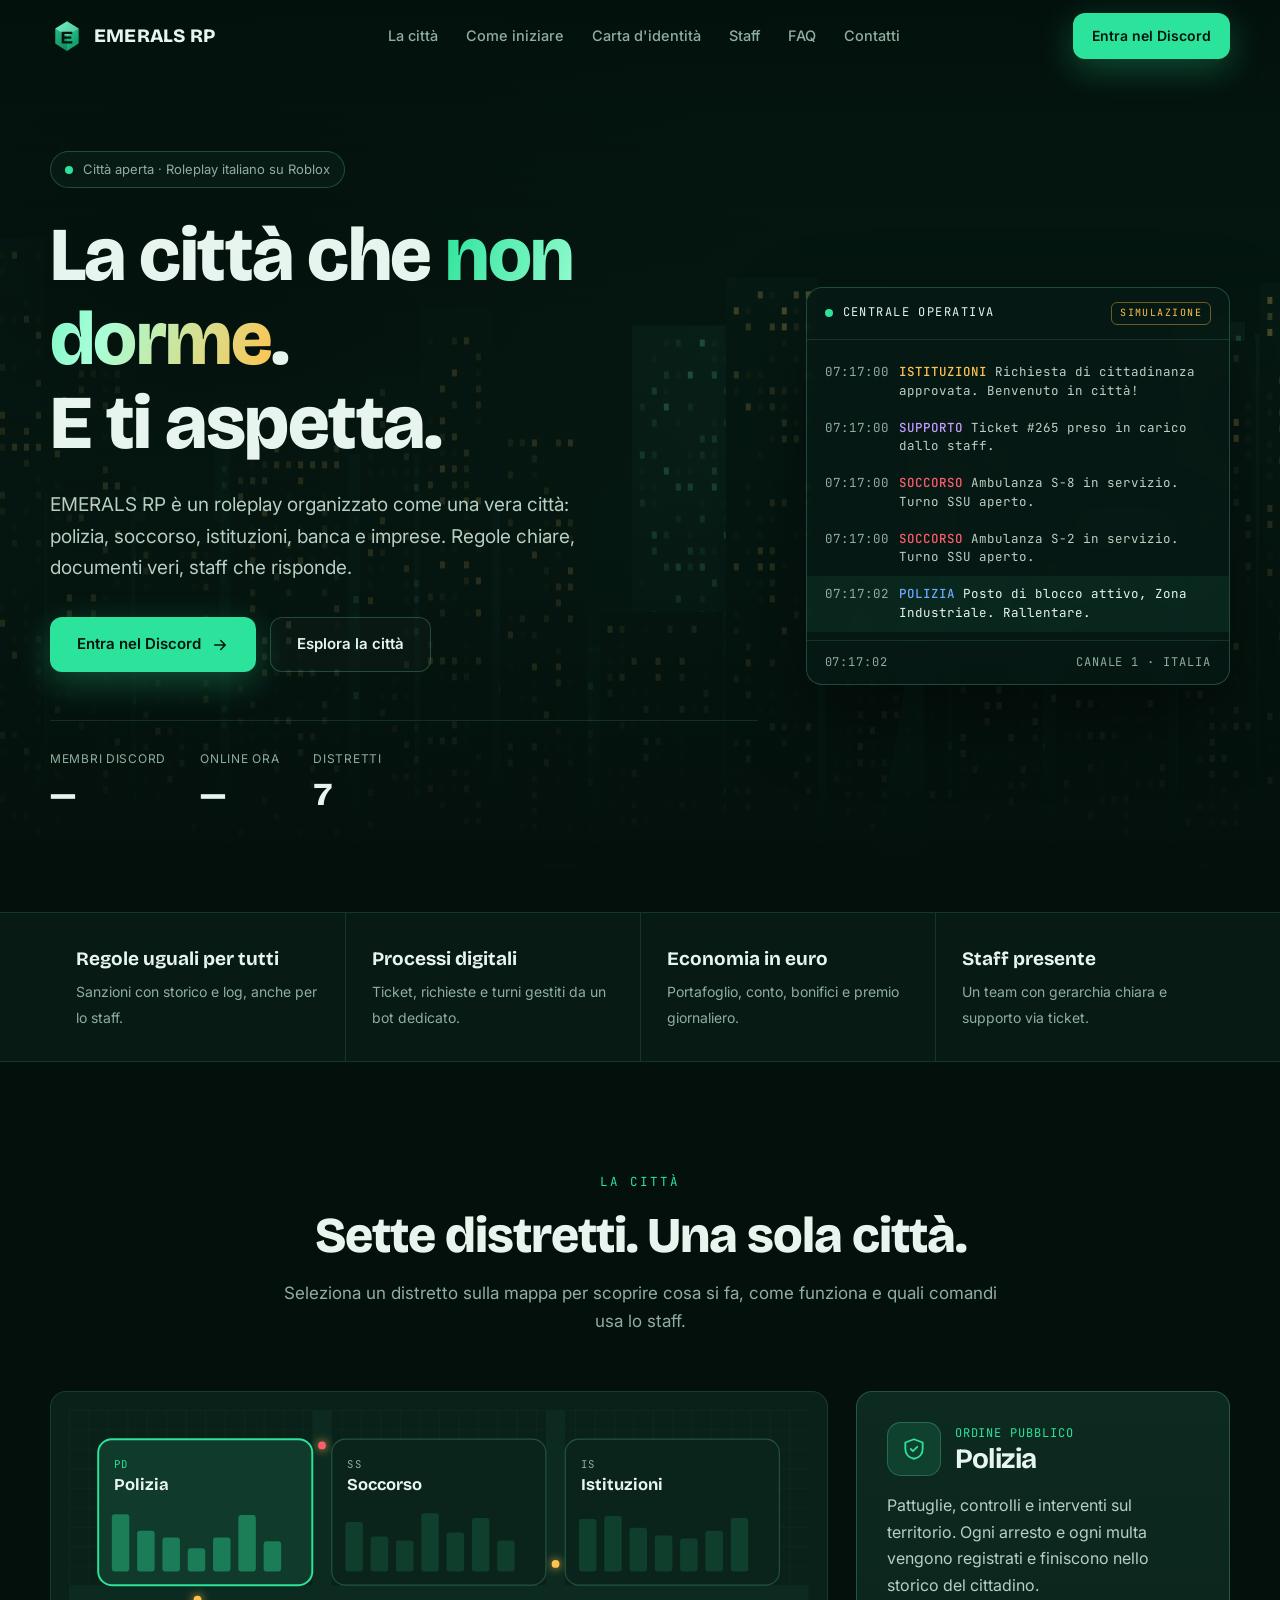
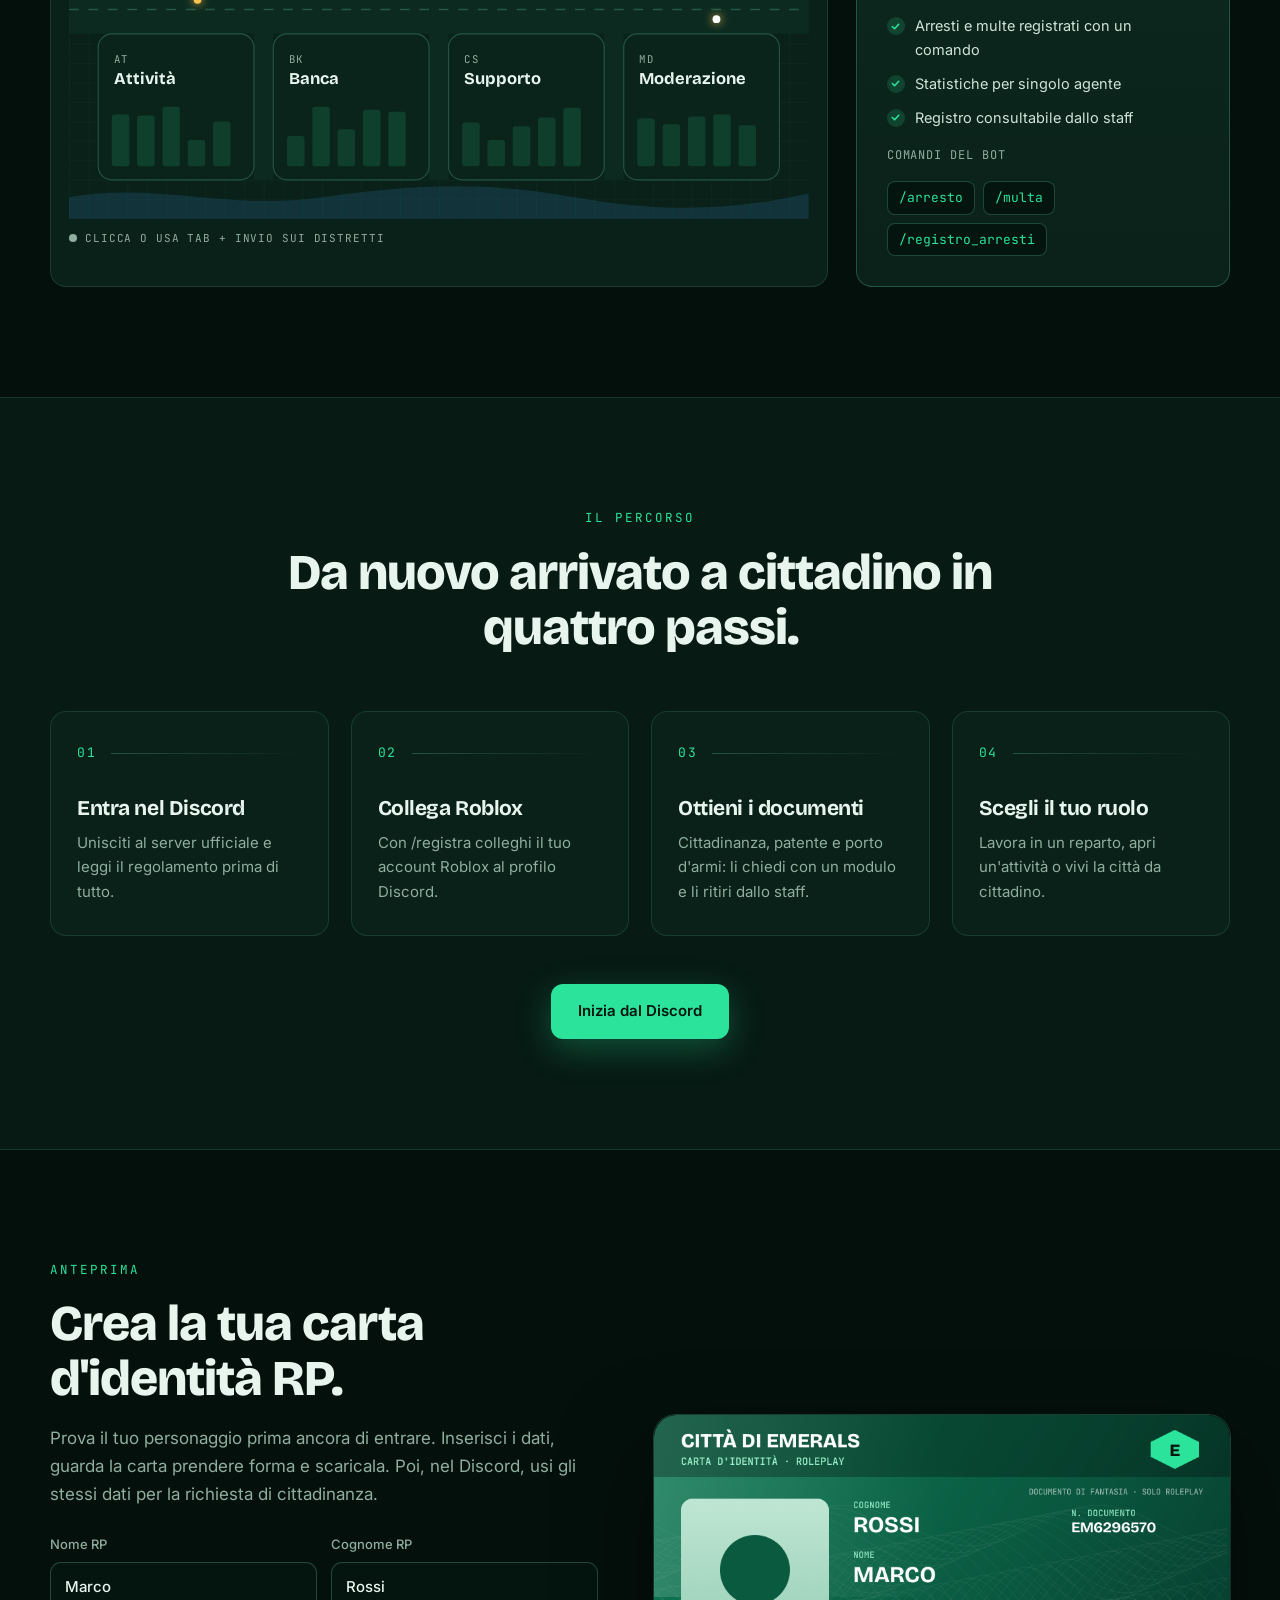
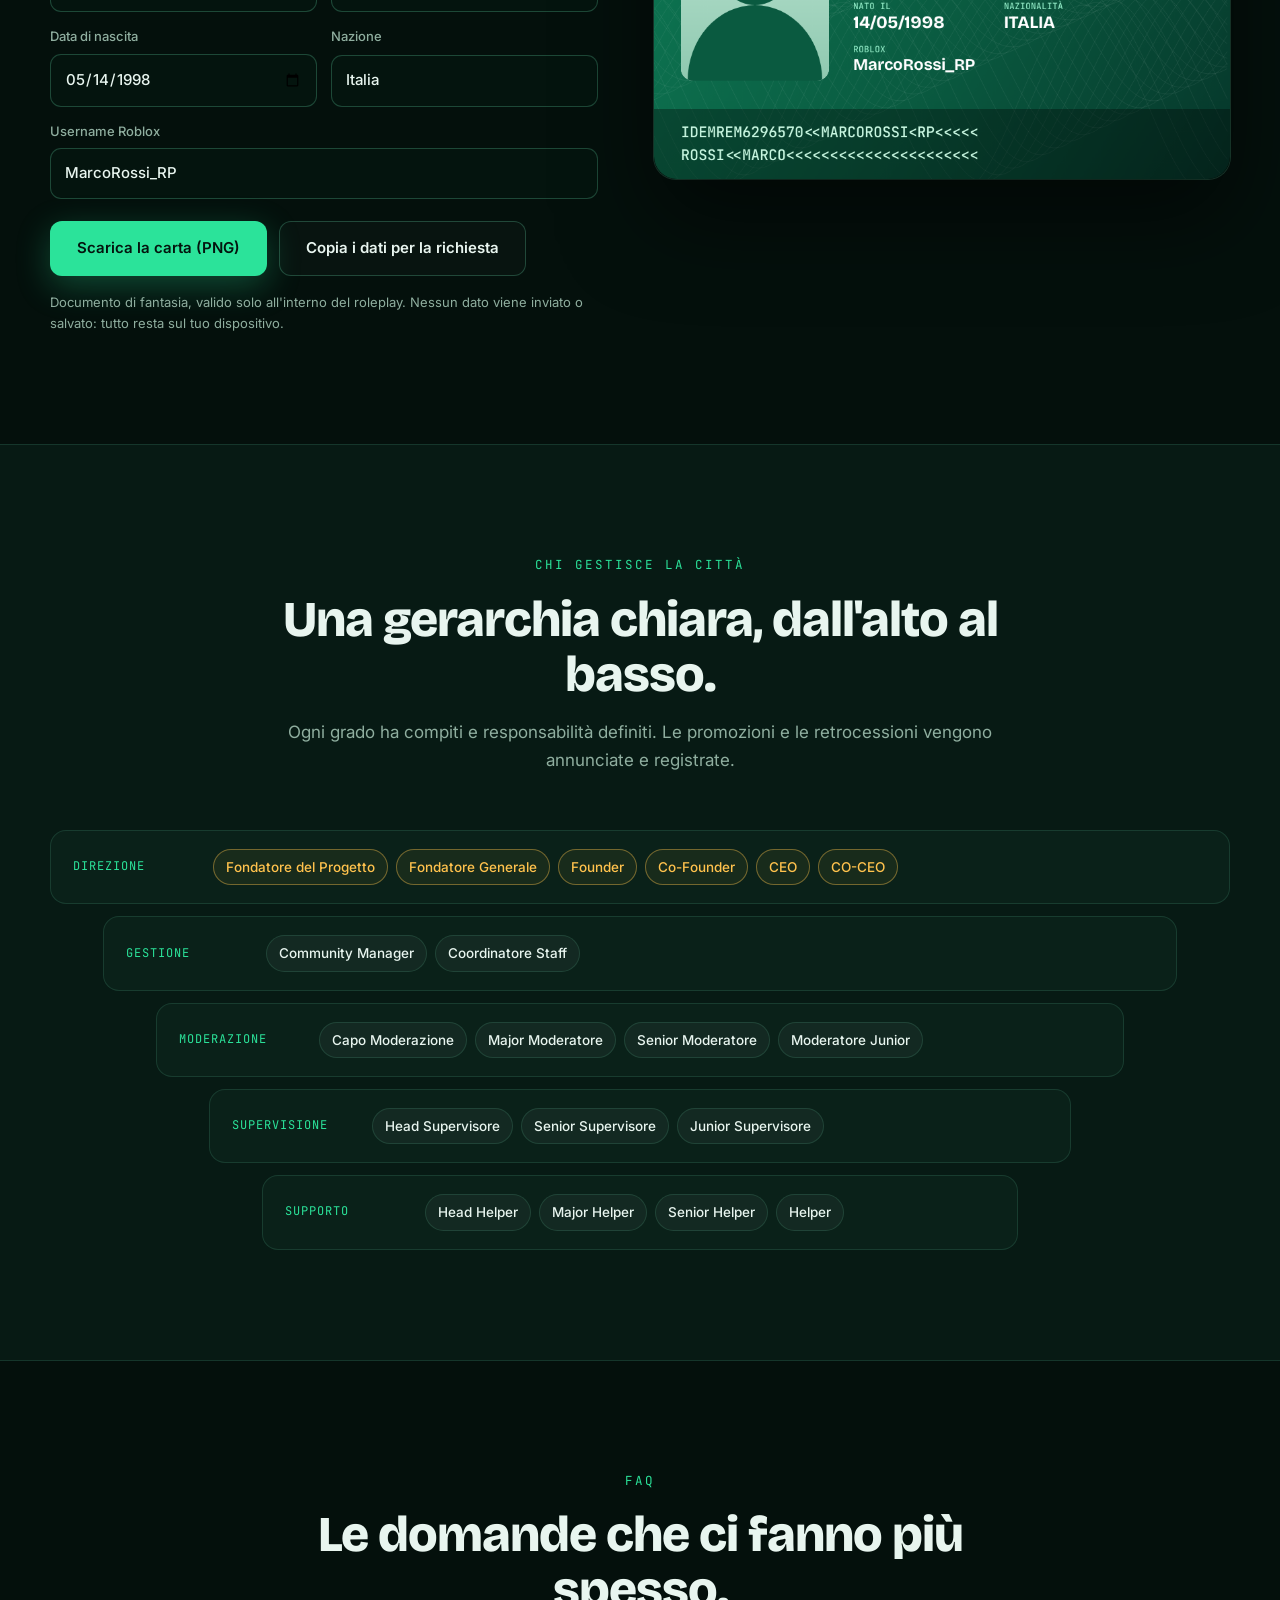
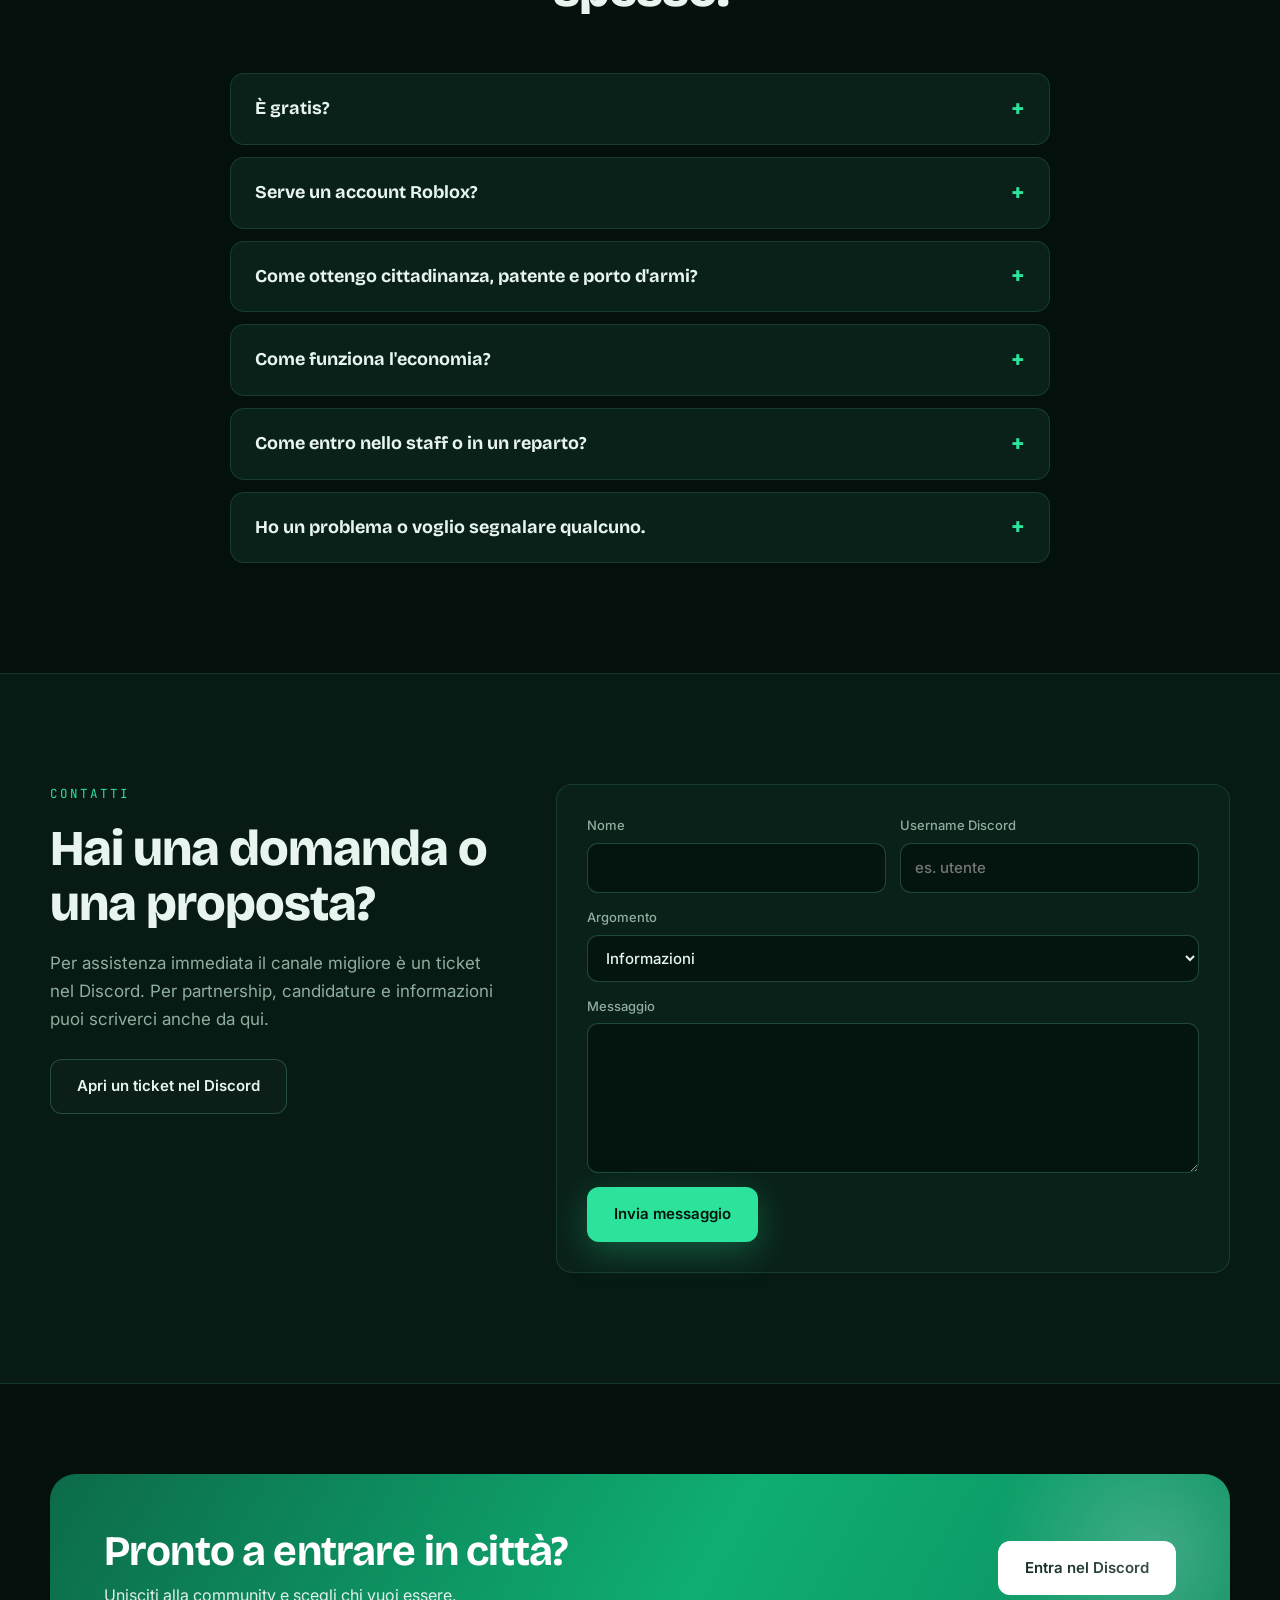
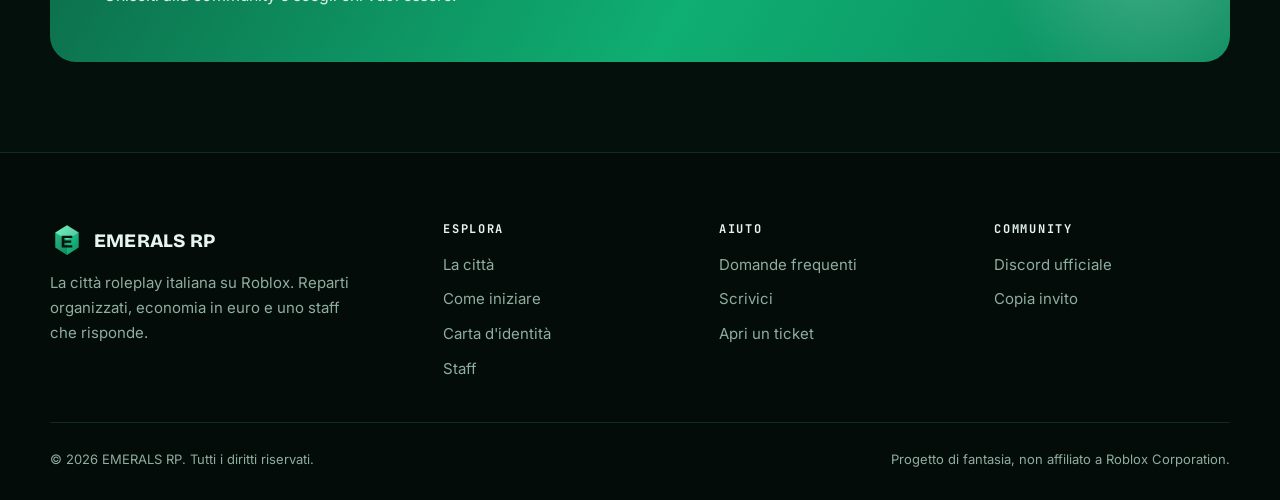
==== public/index.html @ af02ec60 "Add files via upload" ====
<!DOCTYPE html>
<html lang="it" data-theme="dark">
<head>
<meta charset="utf-8">
<meta name="viewport" content="width=device-width, initial-scale=1">
<title>EMERALS RP — Community Roleplay italiana su Roblox</title>
<meta name="description" content="EMERALS RP: la città roleplay italiana su Roblox. Reparti, documenti, economia in euro e staff sempre presente.">
<meta name="theme-color" content="#04100c">
<meta property="og:type" content="website">
<meta property="og:title" content="EMERALS RP — Community Roleplay italiana su Roblox">
<meta property="og:description" content="EMERALS RP: la città roleplay italiana su Roblox. Reparti, documenti, economia in euro e staff sempre presente.">
<meta property="og:locale" content="it_IT">
<link rel="icon" type="image/svg+xml" href="assets/img/logo.svg">
<link rel="preconnect" href="https://fonts.googleapis.com">
<link rel="preconnect" href="https://fonts.gstatic.com" crossorigin>
<link href="https://fonts.googleapis.com/css2?family=Bricolage+Grotesque:opsz,wght@12..96,500;12..96,700;12..96,800&family=Inter:wght@400;500;600&family=JetBrains+Mono:wght@400;500&display=swap" rel="stylesheet">
<link rel="stylesheet" href="assets/css/style.css?v=1794431801">
</head>
<body>
<a class="skip" href="#main">Vai al contenuto</a>
<div class="progress" id="progress" aria-hidden="true"></div>

<header class="nav" id="nav">
  <div class="wrap nav__in">
    <a class="brand" href="#top" aria-label="EMERALS RP — inizio pagina">
      <img src="assets/img/logo.svg" width="34" height="34" alt="">
      <span>EMERALS RP</span>
    </a>
    <nav class="nav__links" id="navLinks" aria-label="Principale">
      <a href="#citta">La città</a>
      <a href="#iniziare">Come iniziare</a>
      <a href="#carta">Carta d'identità</a>
      <a href="#staff">Staff</a>
      <a href="#faq">FAQ</a>
      <a href="#contatti">Contatti</a>
    </nav>
    <div class="nav__cta">
      <a class="btn btn--primary btn--sm" href="https://discord.gg/RyScfryWxt" target="_blank" rel="noopener">Entra nel Discord</a>
      <button class="burger" id="burger" aria-label="Apri menu" aria-expanded="false" aria-controls="navLinks"><span></span><span></span></button>
    </div>
  </div>
</header>
<main id="main">

<!-- ============ HERO ============ -->
<section class="hero" id="top">
  <canvas id="skyline" aria-hidden="true"></canvas>
  <div class="hero__fade" aria-hidden="true"></div>
  <div class="wrap hero__in">
    <div class="hero__copy">
      <p class="chip"><span class="dot dot--live"></span> Città aperta · Roleplay italiano su Roblox</p>
      <h1>La città che <span class="grad">non dorme</span>.<br>E ti aspetta.</h1>
      <p class="lead">EMERALS RP è un roleplay organizzato come una vera città: polizia, soccorso, istituzioni, banca e imprese. Regole chiare, documenti veri, staff che risponde.</p>
      <div class="hero__cta">
        <a class="btn btn--primary" href="https://discord.gg/RyScfryWxt" target="_blank" rel="noopener">Entra nel Discord
          <svg width="18" height="18" viewBox="0 0 24 24" fill="none" stroke="currentColor" stroke-width="2" stroke-linecap="round" stroke-linejoin="round"><path d="M5 12h14M13 6l6 6-6 6"/></svg></a>
        <a class="btn btn--ghost" href="#citta">Esplora la città</a>
      </div>
      <dl class="live" id="live">
        <div><dt>Membri Discord</dt><dd data-stat="members">—</dd></div>
        <div><dt>Online ora</dt><dd data-stat="online">—</dd></div>
        <div hidden data-roblox><dt>In gioco</dt><dd data-stat="playing">—</dd></div>
        <div><dt>Distretti</dt><dd data-count="7">7</dd></div>
      </dl>
    </div>

    <aside class="radio" aria-label="Centrale operativa (simulazione)">
      <div class="radio__bar">
        <span class="dot dot--live"></span> CENTRALE OPERATIVA
        <span class="radio__tag">simulazione</span>
      </div>
      <ol class="radio__feed" id="feed" aria-live="off"></ol>
      <div class="radio__foot mono"><span id="clock">--:--:--</span><span>CANALE 1 · ITALIA</span></div>
    </aside>
  </div>
</section>

<!-- ============ VALORI ============ -->
<section class="band">
  <div class="wrap band__in">
    <div class="band__i"><b>Regole uguali per tutti</b><span>Sanzioni con storico e log, anche per lo staff.</span></div>
    <div class="band__i"><b>Processi digitali</b><span>Ticket, richieste e turni gestiti da un bot dedicato.</span></div>
    <div class="band__i"><b>Economia in euro</b><span>Portafoglio, conto, bonifici e premio giornaliero.</span></div>
    <div class="band__i"><b>Staff presente</b><span>Un team con gerarchia chiara e supporto via ticket.</span></div>
  </div>
</section>

<!-- ============ CITTÀ / MAPPA ============ -->
<section class="sec" id="citta">
  <div class="wrap">
    <header class="sec__head reveal">
      <p class="eyebrow">La città</p>
      <h2>Sette distretti. Una sola città.</h2>
      <p>Seleziona un distretto sulla mappa per scoprire cosa si fa, come funziona e quali comandi usa lo staff.</p>
    </header>

    <div class="city reveal">
      <div class="city__map">
        <svg viewBox="0 0 760 420" role="group" aria-label="Mappa interattiva della città" id="cityMap">
          <defs>
            <pattern id="grid" width="20" height="20" patternUnits="userSpaceOnUse"><path d="M20 0H0V20" fill="none" stroke="currentColor" stroke-opacity=".06"/></pattern>
          </defs>
          <rect width="760" height="420" fill="url(#grid)"/>
          <!-- strade -->
          <g class="road">
            <rect x="0" y="180" width="760" height="50"/>
            <rect x="250" y="0" width="20" height="180"/><rect x="490" y="0" width="20" height="180"/>
            <rect x="190" y="230" width="20" height="150"/><rect x="370" y="230" width="20" height="150"/><rect x="550" y="230" width="20" height="150"/>
          </g>
          <path class="lane" d="M0 205H760"/>
          <!-- fiume -->
          <path class="river" d="M0 398C90 382 160 412 260 398S430 382 520 398 680 412 760 394V420H0Z"/>
          <!-- auto -->
          <circle r="4" class="car car--a"><animateMotion dur="14s" repeatCount="indefinite" path="M-10 195H770"/></circle>
          <circle r="4" class="car car--b"><animateMotion dur="19s" repeatCount="indefinite" path="M770 215H-10"/></circle>
          <circle r="4" class="car car--c"><animateMotion dur="11s" repeatCount="indefinite" path="M260 -10V190"/></circle>
          <circle r="4" class="car car--a"><animateMotion dur="16s" repeatCount="indefinite" path="M500 190V-10"/></circle>

                    <g class="dist" data-d="polizia" tabindex="0" role="button" aria-label="Polizia" transform="translate(30 30)">
            <rect class="dist__bg" width="220" height="150" rx="14"/>
            <g class="dist__bld" aria-hidden="true">
              <rect x="14" y="77" width="18" height="59" rx="3"/><rect x="40" y="94" width="18" height="42" rx="3"/><rect x="66" y="101" width="18" height="35" rx="3"/><rect x="92" y="112" width="18" height="24" rx="3"/><rect x="118" y="101" width="18" height="35" rx="3"/><rect x="144" y="78" width="18" height="58" rx="3"/><rect x="170" y="105" width="18" height="31" rx="3"/>            </g>
            <text class="dist__code" x="16" y="30">PD</text>
            <text class="dist__name" x="16" y="52">Polizia</text>
          </g>
                    <g class="dist" data-d="soccorso" tabindex="0" role="button" aria-label="Soccorso" transform="translate(270 30)">
            <rect class="dist__bg" width="220" height="150" rx="14"/>
            <g class="dist__bld" aria-hidden="true">
              <rect x="14" y="85" width="18" height="51" rx="3"/><rect x="40" y="100" width="18" height="36" rx="3"/><rect x="66" y="104" width="18" height="32" rx="3"/><rect x="92" y="76" width="18" height="60" rx="3"/><rect x="118" y="96" width="18" height="40" rx="3"/><rect x="144" y="81" width="18" height="55" rx="3"/><rect x="170" y="104" width="18" height="32" rx="3"/>            </g>
            <text class="dist__code" x="16" y="30">SS</text>
            <text class="dist__name" x="16" y="52">Soccorso</text>
          </g>
                    <g class="dist" data-d="istituzioni" tabindex="0" role="button" aria-label="Istituzioni" transform="translate(510 30)">
            <rect class="dist__bg" width="220" height="150" rx="14"/>
            <g class="dist__bld" aria-hidden="true">
              <rect x="14" y="82" width="18" height="54" rx="3"/><rect x="40" y="79" width="18" height="57" rx="3"/><rect x="66" y="91" width="18" height="45" rx="3"/><rect x="92" y="99" width="18" height="37" rx="3"/><rect x="118" y="102" width="18" height="34" rx="3"/><rect x="144" y="94" width="18" height="42" rx="3"/><rect x="170" y="81" width="18" height="55" rx="3"/>            </g>
            <text class="dist__code" x="16" y="30">IS</text>
            <text class="dist__name" x="16" y="52">Istituzioni</text>
          </g>
                    <g class="dist" data-d="imprese" tabindex="0" role="button" aria-label="Attività" transform="translate(30 230)">
            <rect class="dist__bg" width="160" height="150" rx="14"/>
            <g class="dist__bld" aria-hidden="true">
              <rect x="14" y="83" width="18" height="53" rx="3"/><rect x="40" y="84" width="18" height="52" rx="3"/><rect x="66" y="75" width="18" height="61" rx="3"/><rect x="92" y="109" width="18" height="27" rx="3"/><rect x="118" y="90" width="18" height="46" rx="3"/>            </g>
            <text class="dist__code" x="16" y="30">AT</text>
            <text class="dist__name" x="16" y="52">Attività</text>
          </g>
                    <g class="dist" data-d="banca" tabindex="0" role="button" aria-label="Banca" transform="translate(210 230)">
            <rect class="dist__bg" width="160" height="150" rx="14"/>
            <g class="dist__bld" aria-hidden="true">
              <rect x="14" y="105" width="18" height="31" rx="3"/><rect x="40" y="75" width="18" height="61" rx="3"/><rect x="66" y="98" width="18" height="38" rx="3"/><rect x="92" y="78" width="18" height="58" rx="3"/><rect x="118" y="80" width="18" height="56" rx="3"/>            </g>
            <text class="dist__code" x="16" y="30">BK</text>
            <text class="dist__name" x="16" y="52">Banca</text>
          </g>
                    <g class="dist" data-d="supporto" tabindex="0" role="button" aria-label="Supporto" transform="translate(390 230)">
            <rect class="dist__bg" width="160" height="150" rx="14"/>
            <g class="dist__bld" aria-hidden="true">
              <rect x="14" y="91" width="18" height="45" rx="3"/><rect x="40" y="109" width="18" height="27" rx="3"/><rect x="66" y="95" width="18" height="41" rx="3"/><rect x="92" y="86" width="18" height="50" rx="3"/><rect x="118" y="76" width="18" height="60" rx="3"/>            </g>
            <text class="dist__code" x="16" y="30">CS</text>
            <text class="dist__name" x="16" y="52">Supporto</text>
          </g>
                    <g class="dist" data-d="moderazione" tabindex="0" role="button" aria-label="Moderazione" transform="translate(570 230)">
            <rect class="dist__bg" width="160" height="150" rx="14"/>
            <g class="dist__bld" aria-hidden="true">
              <rect x="14" y="87" width="18" height="49" rx="3"/><rect x="40" y="93" width="18" height="43" rx="3"/><rect x="66" y="85" width="18" height="51" rx="3"/><rect x="92" y="83" width="18" height="53" rx="3"/><rect x="118" y="94" width="18" height="42" rx="3"/>            </g>
            <text class="dist__code" x="16" y="30">MD</text>
            <text class="dist__name" x="16" y="52">Moderazione</text>
          </g>
                  </svg>
        <p class="city__hint mono"><span class="dot"></span> Clicca o usa Tab + Invio sui distretti</p>
      </div>

      <article class="panel" id="panel" aria-live="polite">
        <div class="panel__top">
          <span class="panel__ico" id="pIcon"></span>
          <div><p class="mono panel__tag" id="pTag"></p><h3 id="pName"></h3></div>
        </div>
        <p class="panel__txt" id="pText"></p>
        <ul class="panel__list" id="pPoints"></ul>
        <p class="panel__cmdt mono">Comandi del bot</p>
        <div class="panel__cmds" id="pCmds"></div>
      </article>
    </div>
  </div>
</section>

<!-- ============ COME INIZIARE ============ -->
<section class="sec sec--alt" id="iniziare">
  <div class="wrap">
    <header class="sec__head reveal">
      <p class="eyebrow">Il percorso</p>
      <h2>Da nuovo arrivato a cittadino in quattro passi.</h2>
    </header>
    <ol class="path">
            <li class="path__i reveal">
        <span class="path__n">01</span>
        <h3>Entra nel Discord</h3>
        <p>Unisciti al server ufficiale e leggi il regolamento prima di tutto.</p>
      </li>
            <li class="path__i reveal">
        <span class="path__n">02</span>
        <h3>Collega Roblox</h3>
        <p>Con /registra colleghi il tuo account Roblox al profilo Discord.</p>
      </li>
            <li class="path__i reveal">
        <span class="path__n">03</span>
        <h3>Ottieni i documenti</h3>
        <p>Cittadinanza, patente e porto d&#039;armi: li chiedi con un modulo e li ritiri dallo staff.</p>
      </li>
            <li class="path__i reveal">
        <span class="path__n">04</span>
        <h3>Scegli il tuo ruolo</h3>
        <p>Lavora in un reparto, apri un&#039;attività o vivi la città da cittadino.</p>
      </li>
          </ol>
    <div class="center reveal"><a class="btn btn--primary" href="https://discord.gg/RyScfryWxt" target="_blank" rel="noopener">Inizia dal Discord</a></div>
  </div>
</section>

<!-- ============ CARTA D'IDENTITÀ ============ -->
<section class="sec" id="carta">
  <div class="wrap idc">
    <div class="idc__copy reveal">
      <p class="eyebrow">Anteprima</p>
      <h2>Crea la tua carta d'identità RP.</h2>
      <p>Prova il tuo personaggio prima ancora di entrare. Inserisci i dati, guarda la carta prendere forma e scaricala. Poi, nel Discord, usi gli stessi dati per la richiesta di cittadinanza.</p>
      <form class="form idc__form" id="idForm" autocomplete="off">
        <label>Nome RP<input name="nome" maxlength="18" value="Marco" required></label>
        <label>Cognome RP<input name="cognome" maxlength="18" value="Rossi" required></label>
        <label>Data di nascita<input name="nascita" type="date" value="1998-05-14" required></label>
        <label>Nazione<input name="nazione" maxlength="20" value="Italia" required></label>
        <label class="full">Username Roblox<input name="roblox" maxlength="20" value="MarcoRossi_RP" required></label>
      </form>
      <div class="idc__btns">
        <button class="btn btn--primary" type="button" id="idDownload">Scarica la carta (PNG)</button>
        <button class="btn btn--ghost" type="button" id="idCopy">Copia i dati per la richiesta</button>
      </div>
      <p class="fine">Documento di fantasia, valido solo all'interno del roleplay. Nessun dato viene inviato o salvato: tutto resta sul tuo dispositivo.</p>
    </div>
    <div class="idc__view reveal">
      <canvas id="idCanvas" width="856" height="540" aria-label="Anteprima della carta d'identità RP"></canvas>
    </div>
  </div>
</section>

<!-- ============ STAFF ============ -->
<section class="sec sec--alt" id="staff">
  <div class="wrap">
    <header class="sec__head reveal">
      <p class="eyebrow">Chi gestisce la città</p>
      <h2>Una gerarchia chiara, dall'alto al basso.</h2>
      <p>Ogni grado ha compiti e responsabilità definiti. Le promozioni e le retrocessioni vengono annunciate e registrate.</p>
    </header>
    <div class="ranks">
            <div class="rank reveal" style="--w: 100%">
        <p class="rank__g mono">Direzione</p>
        <div class="rank__r">
          <span>Fondatore del Progetto</span><span>Fondatore Generale</span><span>Founder</span><span>Co-Founder</span><span>CEO</span><span>CO-CEO</span>        </div>
      </div>
            <div class="rank reveal" style="--w: 91%">
        <p class="rank__g mono">Gestione</p>
        <div class="rank__r">
          <span>Community Manager</span><span>Coordinatore Staff</span>        </div>
      </div>
            <div class="rank reveal" style="--w: 82%">
        <p class="rank__g mono">Moderazione</p>
        <div class="rank__r">
          <span>Capo Moderazione</span><span>Major Moderatore</span><span>Senior Moderatore</span><span>Moderatore Junior</span>        </div>
      </div>
            <div class="rank reveal" style="--w: 73%">
        <p class="rank__g mono">Supervisione</p>
        <div class="rank__r">
          <span>Head Supervisore</span><span>Senior Supervisore</span><span>Junior Supervisore</span>        </div>
      </div>
            <div class="rank reveal" style="--w: 64%">
        <p class="rank__g mono">Supporto</p>
        <div class="rank__r">
          <span>Head Helper</span><span>Major Helper</span><span>Senior Helper</span><span>Helper</span>        </div>
      </div>
          </div>
  </div>
</section>

<!-- ============ FAQ ============ -->
<section class="sec" id="faq">
  <div class="wrap wrap--narrow">
    <header class="sec__head reveal">
      <p class="eyebrow">FAQ</p>
      <h2>Le domande che ci fanno più spesso.</h2>
    </header>
    <div class="faq reveal">
            <details>
        <summary>È gratis?</summary>
        <p>Sì. Entrare nella community e giocare non costa nulla.</p>
      </details>
            <details>
        <summary>Serve un account Roblox?</summary>
        <p>Sì, ti serve un account Roblox. Dopo l&#039;ingresso nel Discord lo colleghi al tuo profilo con il comando /registra.</p>
      </details>
            <details>
        <summary>Come ottengo cittadinanza, patente e porto d&#039;armi?</summary>
        <p>Dal Discord compili il modulo di richiesta. Lo staff lo revisiona e, se approvato, il ruolo ti viene assegnato automaticamente.</p>
      </details>
            <details>
        <summary>Come funziona l&#039;economia?</summary>
        <p>Hai un portafoglio e un conto in euro: puoi depositare, prelevare, fare bonifici, riscuotere il premio giornaliero e salire di livello.</p>
      </details>
            <details>
        <summary>Come entro nello staff o in un reparto?</summary>
        <p>Controlla gli annunci nel Discord: le candidature si aprono quando servono nuove persone. Intanto, partecipa e fatti conoscere.</p>
      </details>
            <details>
        <summary>Ho un problema o voglio segnalare qualcuno.</summary>
        <p>Apri un ticket dal pannello nel Discord. Lo staff lo prende in carico e ti aggiorna nel ticket stesso.</p>
      </details>
          </div>
  </div>
</section>

<!-- ============ CONTATTI ============ -->
<section class="sec sec--alt" id="contatti">
  <div class="wrap contact">
    <div class="contact__copy reveal">
      <p class="eyebrow">Contatti</p>
      <h2>Hai una domanda o una proposta?</h2>
      <p>Per assistenza immediata il canale migliore è un ticket nel Discord. Per partnership, candidature e informazioni puoi scriverci anche da qui.</p>
      <a class="btn btn--ghost" href="https://discord.gg/RyScfryWxt" target="_blank" rel="noopener">Apri un ticket nel Discord</a>
    </div>
    <form class="form contact__form reveal" id="contactForm" novalidate>
            <input class="hp" type="text" name="website" tabindex="-1" autocomplete="off" aria-hidden="true">
      <label>Nome<input name="name" maxlength="40" required></label>
      <label>Username Discord<input name="discord" maxlength="40" required placeholder="es. utente"></label>
      <label class="full">Argomento
        <select name="topic" required>
          <option value="info">Informazioni</option>
          <option value="partnership">Partnership</option>
          <option value="staff">Candidatura staff</option>
          <option value="altro">Altro</option>
        </select>
      </label>
      <label class="full">Messaggio<textarea name="message" rows="5" maxlength="1000" required></textarea></label>
      <div class="full form__foot">
        <button class="btn btn--primary" type="submit" id="cSend">Invia messaggio</button>
        <p class="form__msg" id="cMsg" role="status"></p>
      </div>
    </form>
  </div>
</section>

<!-- ============ CTA ============ -->
<section class="cta">
  <div class="wrap cta__in reveal">
    <div>
      <h2>Pronto a entrare in città?</h2>
      <p>Unisciti alla community e scegli chi vuoi essere.</p>
    </div>
    <a class="btn btn--light" href="https://discord.gg/RyScfryWxt" target="_blank" rel="noopener">Entra nel Discord</a>
  </div>
</section>

</main>
<footer class="foot">
  <div class="wrap">
    <div class="foot__grid">
      <div>
        <a class="brand" href="#top"><img src="assets/img/logo.svg" width="34" height="34" alt=""><span>EMERALS RP</span></a>
        <p class="foot__txt">La città roleplay italiana su Roblox. Reparti organizzati, economia in euro e uno staff che risponde.</p>
      </div>
      <div>
        <h4>Esplora</h4>
        <ul>
          <li><a href="#citta">La città</a></li>
          <li><a href="#iniziare">Come iniziare</a></li>
          <li><a href="#carta">Carta d'identità</a></li>
          <li><a href="#staff">Staff</a></li>
        </ul>
      </div>
      <div>
        <h4>Aiuto</h4>
        <ul>
          <li><a href="#faq">Domande frequenti</a></li>
          <li><a href="#contatti">Scrivici</a></li>
          <li><a href="https://discord.gg/RyScfryWxt" target="_blank" rel="noopener">Apri un ticket</a></li>
        </ul>
      </div>
      <div>
        <h4>Community</h4>
        <ul>
          <li><a href="https://discord.gg/RyScfryWxt" target="_blank" rel="noopener">Discord ufficiale</a></li>
          <li><button class="linklike" type="button" id="copyInvite" data-copy="https://discord.gg/RyScfryWxt">Copia invito</button></li>
        </ul>
      </div>
    </div>
    <div class="foot__bot">
      <span>© 2026 EMERALS RP. Tutti i diritti riservati.</span>
      <span>Progetto di fantasia, non affiliato a Roblox Corporation.</span>
    </div>
  </div>
</footer>
<div class="toast" id="toast" role="status" aria-live="polite"></div>
<script>window.EMERALS = {"districts":{"polizia":{"name":"Polizia","code":"PD","icon":"shield","tag":"Ordine pubblico","text":"Pattuglie, controlli e interventi sul territorio. Ogni arresto e ogni multa vengono registrati e finiscono nello storico del cittadino.","points":["Arresti e multe registrati con un comando","Statistiche per singolo agente","Registro consultabile dallo staff"],"cmds":["/arresto","/multa","/registro_arresti"]},"soccorso":{"name":"Soccorso","code":"SS","icon":"cross","tag":"SSU · SSD","text":"Turni di servizio online e offline con pannelli dedicati: la città sa sempre chi è operativo e chi no.","points":["Pannelli SSU/SSD con stato in tempo reale","Elenco operatori attualmente in servizio","Annunci di apertura e chiusura sessione"],"cmds":["/ssu_online","/ssd_online"]},"istituzioni":{"name":"Istituzioni","code":"IS","icon":"landmark","tag":"Documenti","text":"Cittadinanza, patente e porto d'armi: richiedi tutto da un modulo, lo staff revisiona e i ruoli vengono assegnati automaticamente.","points":["Tre tipi di richiesta con modulo guidato","Revisione dello staff con esito tracciato","Ruolo assegnato in automatico all'approvazione"],"cmds":["/registra","/profilo","/richieste_aperte"]},"imprese":{"name":"Attività","code":"AT","icon":"briefcase","tag":"Imprese","text":"Apri la tua attività e fai crescere un'impresa nella città, con richieste dedicate e supporto dello staff.","points":["Richiesta di fondazione dedicata","Gestione e approvazione dallo staff","Partnership con altre community"],"cmds":["/partnership","/partnership_lista"]},"banca":{"name":"Banca","code":"BK","icon":"coins","tag":"Economia in euro","text":"Portafoglio, conto corrente, bonifici e premio giornaliero. Un'economia vera, con livelli ed esperienza.","points":["Contanti e conto separati","Bonifici tra cittadini","Premio giornaliero, livelli e classifica"],"cmds":["/conto","/bonifico","/daily"]},"supporto":{"name":"Supporto","code":"CS","icon":"headset","tag":"Ticket","text":"Il centro assistenza della città: apri un ticket, vieni preso in carico da un membro dello staff e segui la risoluzione.","points":["Pannello ticket con categorie","Presa in carico tracciata","Statistiche per singolo staff"],"cmds":["/ticket_pannello","/ticket_stats"]},"moderazione":{"name":"Moderazione","code":"MD","icon":"scale","tag":"Regole & sanzioni","text":"Avvisi con escalation, silenziamenti, ban e storico completo. Le regole valgono per tutti, nello stesso modo.","points":["Avvertimenti con escalation automatica","Log di ogni azione rilevante","Sanzioni anche per lo staff"],"cmds":["/warn","/mute","/warnings"]}},"discord":"https://discord.gg/RyScfryWxt","robloxPlace":"","api":{"stats":"api/stats","contact":"api/contact"}};</script>
<script src="assets/js/main.js?v=1794431801" defer></script>
</body>
</html>
---- public/assets/css/style.css ----
/* EMERALS RP — foglio di stile */
:root{
  --bg:#04100c; --bg2:#071a14; --card:#0a2119; --card2:#0d2a20;
  --line:rgba(120,255,200,.12); --line2:rgba(120,255,200,.22);
  --tx:#e8f5ef; --mut:#8fae9f; --em:#2be39a; --em2:#0fae72; --amb:#ffc24d; --red:#ff5d6c;
  --r:16px; --font:"Inter",system-ui,-apple-system,"Segoe UI",Roboto,sans-serif;
  --disp:"Bricolage Grotesque","Inter",system-ui,sans-serif; --mono:"JetBrains Mono",ui-monospace,Menlo,monospace;
}
*{box-sizing:border-box;margin:0;padding:0}
html{scroll-behavior:smooth;scroll-padding-top:84px}
body{font-family:var(--font);background:var(--bg);color:var(--tx);line-height:1.65;-webkit-font-smoothing:antialiased;overflow-x:hidden}
img,svg,canvas{display:block;max-width:100%}
a{color:inherit;text-decoration:none}
button,input,select,textarea{font:inherit;color:inherit}
h1,h2,h3,h4{font-family:var(--disp);line-height:1.1;letter-spacing:-.02em}
.mono{font-family:var(--mono);font-size:12px;letter-spacing:.08em;text-transform:uppercase}
.wrap{width:min(1180px,100% - 48px);margin-inline:auto}
.wrap--narrow{width:min(820px,100% - 48px)}
.center{text-align:center;margin-top:48px}
.skip{position:absolute;left:-999px;top:8px;background:var(--em);color:#04140e;padding:8px 14px;border-radius:8px;z-index:200}
.skip:focus{left:8px}
:focus-visible{outline:2px solid var(--em);outline-offset:3px;border-radius:6px}
.progress{position:fixed;top:0;left:0;height:3px;width:0;background:linear-gradient(90deg,var(--em),var(--amb));z-index:120}

/* nav */
.nav{position:sticky;top:0;z-index:100;transition:.25s;border-bottom:1px solid transparent}
.nav::before{content:"";position:absolute;inset:0;z-index:-1;background:rgba(4,16,12,.82);backdrop-filter:blur(14px);opacity:0;transition:opacity .25s}
.nav.is-stuck::before{opacity:1}
.nav.is-stuck{border-bottom-color:var(--line)}
.nav__in{display:flex;align-items:center;justify-content:space-between;height:72px;gap:20px}
.brand{display:flex;align-items:center;gap:10px;font-family:var(--disp);font-weight:800;font-size:19px;letter-spacing:.01em}
.nav__links{display:flex;gap:28px;font-size:14.5px;font-weight:500;color:var(--mut)}
.nav__links a{position:relative;padding:6px 0;transition:color .2s}
.nav__links a:hover,.nav__links a.is-on{color:var(--tx)}
.nav__links a::after{content:"";position:absolute;left:0;right:0;bottom:0;height:2px;background:var(--em);transform:scaleX(0);transform-origin:left;transition:transform .25s}
.nav__links a.is-on::after,.nav__links a:hover::after{transform:scaleX(1)}
.nav__cta{display:flex;align-items:center;gap:12px}
.burger{display:none;width:42px;height:42px;border-radius:10px;border:1px solid var(--line2);background:transparent;cursor:pointer;position:relative}
.burger span{position:absolute;left:11px;right:11px;height:2px;background:var(--tx);transition:.25s}
.burger span:first-child{top:16px}.burger span:last-child{top:24px}
.burger[aria-expanded=true] span:first-child{top:20px;transform:rotate(45deg)}
.burger[aria-expanded=true] span:last-child{top:20px;transform:rotate(-45deg)}

/* buttons */
.btn{display:inline-flex;align-items:center;justify-content:center;gap:10px;padding:14px 26px;border-radius:12px;font-weight:600;font-size:15px;border:1px solid transparent;cursor:pointer;transition:transform .2s,box-shadow .2s,background .2s,border-color .2s;white-space:nowrap}
.btn--sm{padding:10px 18px;font-size:14px}
.btn--primary{background:var(--em);color:#04140e;box-shadow:0 10px 34px rgba(43,227,154,.28)}
.btn--primary:hover{transform:translateY(-2px);box-shadow:0 14px 40px rgba(43,227,154,.4);background:#4af0ad}
.btn--ghost{border-color:var(--line2);background:rgba(255,255,255,.02)}
.btn--ghost:hover{border-color:var(--em);color:var(--em)}
.btn--light{background:#fff;color:#06231a}
.btn--light:hover{transform:translateY(-2px)}
.linklike{background:none;border:0;cursor:pointer;color:inherit;padding:0}
.linklike:hover{color:var(--em)}

/* hero */
.hero{position:relative;margin-top:-72px;padding:150px 0 90px;overflow:hidden;min-height:760px}
#skyline{position:absolute;inset:0;width:100%;height:100%}
.hero__fade{position:absolute;inset:0;background:radial-gradient(900px 500px at 15% 30%,rgba(4,16,12,.75),transparent 70%),linear-gradient(180deg,rgba(4,16,12,.2),var(--bg) 96%)}
.hero__in{position:relative;display:grid;grid-template-columns:1.25fr .75fr;gap:48px;align-items:center}
.chip{display:inline-flex;align-items:center;gap:10px;padding:7px 14px;border-radius:99px;border:1px solid var(--line2);background:rgba(10,33,25,.6);font-size:13px;color:var(--mut);margin-bottom:26px}
.dot{width:8px;height:8px;border-radius:50%;background:var(--mut);display:inline-block}
.dot--live{background:var(--em);box-shadow:0 0 0 0 rgba(43,227,154,.6);animation:pulse 2s infinite}
@keyframes pulse{70%{box-shadow:0 0 0 10px rgba(43,227,154,0)}100%{box-shadow:0 0 0 0 rgba(43,227,154,0)}}
.hero h1{font-size:clamp(40px,6.2vw,76px);font-weight:800}
.grad{background:linear-gradient(110deg,var(--em),#a7ffd9 50%,var(--amb));-webkit-background-clip:text;background-clip:text;color:transparent}
.lead{margin:24px 0 34px;max-width:560px;font-size:clamp(16px,1.6vw,19px);color:#b7cfc3}
.hero__cta{display:flex;gap:14px;flex-wrap:wrap}
.live{display:flex;gap:34px;flex-wrap:wrap;margin-top:48px;padding-top:28px;border-top:1px solid var(--line)}
.live dt{font-size:12px;color:var(--mut);letter-spacing:.06em;text-transform:uppercase}
.live dd{font-family:var(--disp);font-size:32px;font-weight:800;font-variant-numeric:tabular-nums}

/* radio */
.radio{background:rgba(7,26,20,.8);backdrop-filter:blur(10px);border:1px solid var(--line2);border-radius:var(--r);overflow:hidden;box-shadow:0 30px 80px rgba(0,0,0,.45)}
.radio__bar{display:flex;align-items:center;gap:10px;padding:14px 18px;border-bottom:1px solid var(--line);font-family:var(--mono);font-size:12px;letter-spacing:.12em}
.radio__tag{margin-left:auto;color:var(--amb);border:1px solid rgba(255,194,77,.4);padding:2px 8px;border-radius:6px;font-size:10px;text-transform:uppercase}
.radio__feed{list-style:none;height:300px;overflow:hidden;display:flex;flex-direction:column;justify-content:flex-end;padding:8px 0}
.radio__feed li{padding:9px 18px;font-family:var(--mono);font-size:12.5px;line-height:1.5;color:#b9d3c6;display:flex;gap:10px;animation:in .5s ease}
.radio__feed li:last-child{background:rgba(43,227,154,.07);color:var(--tx)}
.radio__feed time{color:var(--mut);flex:none}
.radio__feed b{font-weight:500;flex:none}
.u-pd{color:#6ea8ff}.u-ss{color:var(--red)}.u-is{color:var(--amb)}.u-bk{color:var(--em)}.u-cs{color:#c79bff}.u-md{color:#ff9d5c}
@keyframes in{from{opacity:0;transform:translateY(10px)}}
.radio__foot{display:flex;justify-content:space-between;padding:12px 18px;border-top:1px solid var(--line);color:var(--mut)}

/* band */
.band{background:var(--bg2);border-block:1px solid var(--line)}
.band__in{display:grid;grid-template-columns:repeat(4,1fr);gap:0}
.band__i{padding:30px 26px;border-left:1px solid var(--line)}
.band__i:first-child{border-left:0}
.band__i b{display:block;font-family:var(--disp);font-size:19px;margin-bottom:4px}
.band__i span{color:var(--mut);font-size:14px}

/* sections */
.sec{padding:110px 0}
.sec--alt{background:var(--bg2);border-block:1px solid var(--line)}
.sec__head{max-width:720px;margin:0 auto 56px;text-align:center}
.sec__head h2,.idc h2,.contact h2{font-size:clamp(30px,4.2vw,50px);font-weight:800}
.sec__head p:not(.eyebrow){color:var(--mut);margin-top:16px;font-size:17px}
.eyebrow{font-family:var(--mono);font-size:12.5px;letter-spacing:.16em;text-transform:uppercase;color:var(--em);margin-bottom:16px}

/* città */
.city{display:grid;grid-template-columns:1.35fr .65fr;gap:28px;align-items:stretch}
.city__map{background:var(--card);border:1px solid var(--line);border-radius:var(--r);padding:18px;position:relative;color:var(--em)}
.city__map svg{width:100%;height:auto}
.road rect{fill:#0c2a20}.lane{stroke:var(--line2);stroke-width:1.5;stroke-dasharray:10 10;fill:none}
.river{fill:rgba(60,160,255,.14)}
.car{fill:var(--amb);filter:drop-shadow(0 0 5px var(--amb))}.car--b{fill:#fff}.car--c{fill:var(--red)}
.dist{cursor:pointer;outline:none}
.dist__bg{fill:#0b241b;stroke:var(--line2);stroke-width:1.2;transition:.25s}
.dist__bld rect{fill:rgba(43,227,154,.14);transition:.25s}
.dist__code{font-family:var(--mono);font-size:11px;fill:var(--mut);letter-spacing:.14em}
.dist__name{font-family:var(--disp);font-weight:700;font-size:17px;fill:var(--tx)}
.dist:hover .dist__bg,.dist:focus-visible .dist__bg{stroke:var(--em);fill:#0e2f23}
.dist.is-on .dist__bg{stroke:var(--em);fill:#103a2b;stroke-width:2}
.dist.is-on .dist__bld rect{fill:rgba(43,227,154,.4)}
.dist.is-on .dist__code{fill:var(--em)}
.city__hint{margin-top:10px;color:var(--mut);display:flex;gap:8px;align-items:center;font-size:11px}
.panel{background:linear-gradient(180deg,var(--card2),var(--card));border:1px solid var(--line2);border-radius:var(--r);padding:30px;display:flex;flex-direction:column;gap:16px}
.panel__top{display:flex;gap:14px;align-items:center}
.panel__ico{width:54px;height:54px;border-radius:14px;display:grid;place-items:center;background:rgba(43,227,154,.12);border:1px solid var(--line2);color:var(--em)}
.panel__tag{color:var(--em)}
.panel h3{font-size:28px}
.panel__txt{color:#b7cfc3}
.panel__list{list-style:none;display:grid;gap:10px}
.panel__list li{display:flex;gap:10px;font-size:14.5px;color:#cfe3d8}
.panel__list li::before{content:"";flex:none;width:18px;height:18px;margin-top:3px;border-radius:50%;background:rgba(43,227,154,.16) url("data:image/svg+xml,%3Csvg xmlns='http://www.w3.org/2000/svg' viewBox='0 0 24 24' fill='none' stroke='%232be39a' stroke-width='3.4' stroke-linecap='round' stroke-linejoin='round'%3E%3Cpath d='M5 12l5 5 9-10'/%3E%3C/svg%3E") center/11px no-repeat}
.panel__cmdt{color:var(--mut);margin-top:auto}
.panel__cmds{display:flex;flex-wrap:wrap;gap:8px}
.panel__cmds code{font-family:var(--mono);font-size:13px;background:#04140e;border:1px solid var(--line2);color:var(--em);padding:5px 11px;border-radius:8px}
.panel.swap{animation:in .35s ease}

/* percorso */
.path{list-style:none;display:grid;grid-template-columns:repeat(4,1fr);gap:22px;position:relative}
.path__i{background:var(--card);border:1px solid var(--line);border-radius:var(--r);padding:30px 26px;transition:.25s}
.path__i:hover{transform:translateY(-6px);border-color:var(--em)}
.path__n{font-family:var(--mono);font-size:13px;color:var(--em);letter-spacing:.14em;display:block;margin-bottom:34px;position:relative}
.path__n::after{content:"";position:absolute;left:34px;right:0;top:50%;height:1px;background:linear-gradient(90deg,var(--line2),transparent)}
.path__i h3{font-size:21px;margin-bottom:10px}
.path__i p{color:var(--mut);font-size:15px}

/* carta */
.idc{display:grid;grid-template-columns:1fr 1.05fr;gap:56px;align-items:center}
.idc__copy>p:not(.eyebrow):not(.fine){color:var(--mut);margin:18px 0 26px;font-size:17px}
.idc__btns{display:flex;gap:12px;flex-wrap:wrap;margin-top:22px}
.fine{font-size:13px;color:var(--mut);margin-top:16px}
.idc__view{perspective:1200px}
#idCanvas{width:100%;height:auto;border-radius:22px;box-shadow:0 40px 90px rgba(0,0,0,.55),0 0 0 1px var(--line2);transition:transform .15s ease-out;transform-style:preserve-3d}

/* form */
.form{display:grid;grid-template-columns:1fr 1fr;gap:14px}
.form label{display:grid;gap:6px;font-size:13px;color:var(--mut);font-weight:500}
.form .full{grid-column:1/-1}
.form input,.form select,.form textarea{background:#04140e;border:1px solid var(--line2);border-radius:11px;padding:12px 14px;font-size:15px;color:var(--tx);transition:border-color .2s,box-shadow .2s;width:100%}
.form textarea{resize:vertical;min-height:120px}
.form input:focus,.form select:focus,.form textarea:focus{outline:none;border-color:var(--em);box-shadow:0 0 0 3px rgba(43,227,154,.18)}
.form input:user-invalid,.form textarea:user-invalid{border-color:var(--red)}
.hp{position:absolute!important;left:-9999px;width:1px;height:1px;opacity:0}
.form__foot{display:flex;align-items:center;gap:16px;flex-wrap:wrap}
.form__msg{font-size:14px}.form__msg.ok{color:var(--em)}.form__msg.err{color:var(--red)}
.btn[disabled]{opacity:.6;cursor:wait}

/* staff */
.ranks{display:grid;gap:12px;justify-items:center}
.rank{width:var(--w);min-width:min(100%,420px);background:var(--card);border:1px solid var(--line);border-radius:var(--r);padding:18px 22px;display:flex;gap:20px;align-items:center;flex-wrap:wrap}
.rank__g{color:var(--em);width:120px;flex:none}
.rank__r{display:flex;flex-wrap:wrap;gap:8px}
.rank__r span{font-size:13.5px;font-weight:500;padding:6px 12px;border-radius:99px;background:rgba(255,255,255,.04);border:1px solid var(--line)}
.rank:first-child .rank__r span{border-color:rgba(255,194,77,.4);color:var(--amb);background:rgba(255,194,77,.06)}

/* faq */
.faq{display:grid;gap:12px}
.faq details{background:var(--card);border:1px solid var(--line);border-radius:14px;transition:border-color .2s}
.faq details[open]{border-color:var(--line2)}
.faq summary{list-style:none;cursor:pointer;padding:20px 24px;font-family:var(--disp);font-weight:700;font-size:18px;display:flex;justify-content:space-between;gap:16px;align-items:center}
.faq summary::-webkit-details-marker{display:none}
.faq summary::after{content:"+";font-size:26px;color:var(--em);line-height:1;transition:transform .25s}
.faq details[open] summary::after{transform:rotate(45deg)}
.faq details p{padding:0 24px 22px;color:var(--mut)}

/* contact */
.contact{display:grid;grid-template-columns:.8fr 1.2fr;gap:56px;align-items:start}
.contact__copy>p:not(.eyebrow){color:var(--mut);margin:18px 0 26px;font-size:17px}
.contact__form{background:var(--card);border:1px solid var(--line);border-radius:var(--r);padding:30px}

/* cta */
.cta{padding:90px 0}
.cta__in{background:linear-gradient(120deg,#0c6b49,var(--em2) 55%,#0b8c5f);border-radius:26px;padding:54px;display:flex;justify-content:space-between;align-items:center;gap:30px;flex-wrap:wrap;position:relative;overflow:hidden}
.cta__in::before{content:"";position:absolute;right:-80px;top:-80px;width:320px;height:320px;border-radius:50%;background:radial-gradient(circle,rgba(255,255,255,.22),transparent 70%)}
.cta h2{font-size:clamp(28px,3.6vw,42px);color:#fff}.cta p{color:rgba(255,255,255,.88);margin-top:8px}

/* footer */
.foot{background:#030c09;border-top:1px solid var(--line);padding:70px 0 30px;color:var(--mut);font-size:15px}
.foot__grid{display:grid;grid-template-columns:1.5fr 1fr 1fr 1fr;gap:40px;padding-bottom:40px;border-bottom:1px solid var(--line)}
.foot h4{font-family:var(--mono);font-size:12px;letter-spacing:.14em;text-transform:uppercase;color:var(--tx);margin-bottom:16px}
.foot ul{list-style:none;display:grid;gap:10px}
.foot a:hover{color:var(--em)}
.foot__txt{margin-top:14px;max-width:320px}
.foot__bot{display:flex;justify-content:space-between;gap:16px;flex-wrap:wrap;padding-top:26px;font-size:13px}
.foot .brand{color:var(--tx)}

/* toast + 404 */
.toast{position:fixed;left:50%;bottom:26px;transform:translate(-50%,30px);background:var(--em);color:#04140e;padding:12px 20px;border-radius:12px;font-weight:600;opacity:0;pointer-events:none;transition:.3s;z-index:150}
.toast.show{opacity:1;transform:translate(-50%,0)}
.nf{min-height:70vh;display:grid;place-items:center;text-align:center;padding:120px 0}
.nf h1{font-size:clamp(32px,5vw,56px);margin:14px 0}.nf p{color:var(--mut);margin-bottom:26px}.nf .mono{color:var(--em)}

/* reveal */
.js .reveal{opacity:0;transform:translateY(26px);transition:opacity .7s ease,transform .7s ease}
.js .reveal.is-in{opacity:1;transform:none}

/* responsive */
@media (max-width:1000px){
  .hero__in,.city,.idc,.contact{grid-template-columns:1fr}
  .band__in,.path{grid-template-columns:repeat(2,1fr)}
  .band__i:nth-child(3){border-left:0}
  .foot__grid{grid-template-columns:1fr 1fr}
  .radio__feed{height:230px}
  .rank{width:100%!important}
}
@media (max-width:820px){
  .burger{display:block}
  .nav__links{position:fixed;inset:72px 0 auto 0;background:#04100c;flex-direction:column;gap:0;padding:12px 24px 24px;border-bottom:1px solid var(--line);transform:translateY(-130%);transition:transform .3s}
  .nav__links.open{transform:none}
  .nav__links a{padding:14px 0;border-bottom:1px solid var(--line);font-size:17px}
  .nav__cta .btn{display:none}
}
@media (max-width:600px){
  .sec{padding:76px 0}
  .band__in,.path,.form{grid-template-columns:1fr}
  .band__i{border-left:0;border-top:1px solid var(--line)}.band__i:first-child{border-top:0}
  .hero{padding-top:120px}
  .cta__in,.contact__form,.panel{padding:26px}
  .rank__g{width:100%}
  .foot__grid{grid-template-columns:1fr}
}
@media (prefers-reduced-motion:reduce){
  *,*::before,*::after{animation:none!important;transition:none!important;scroll-behavior:auto!important}
  .js .reveal{opacity:1;transform:none}
}
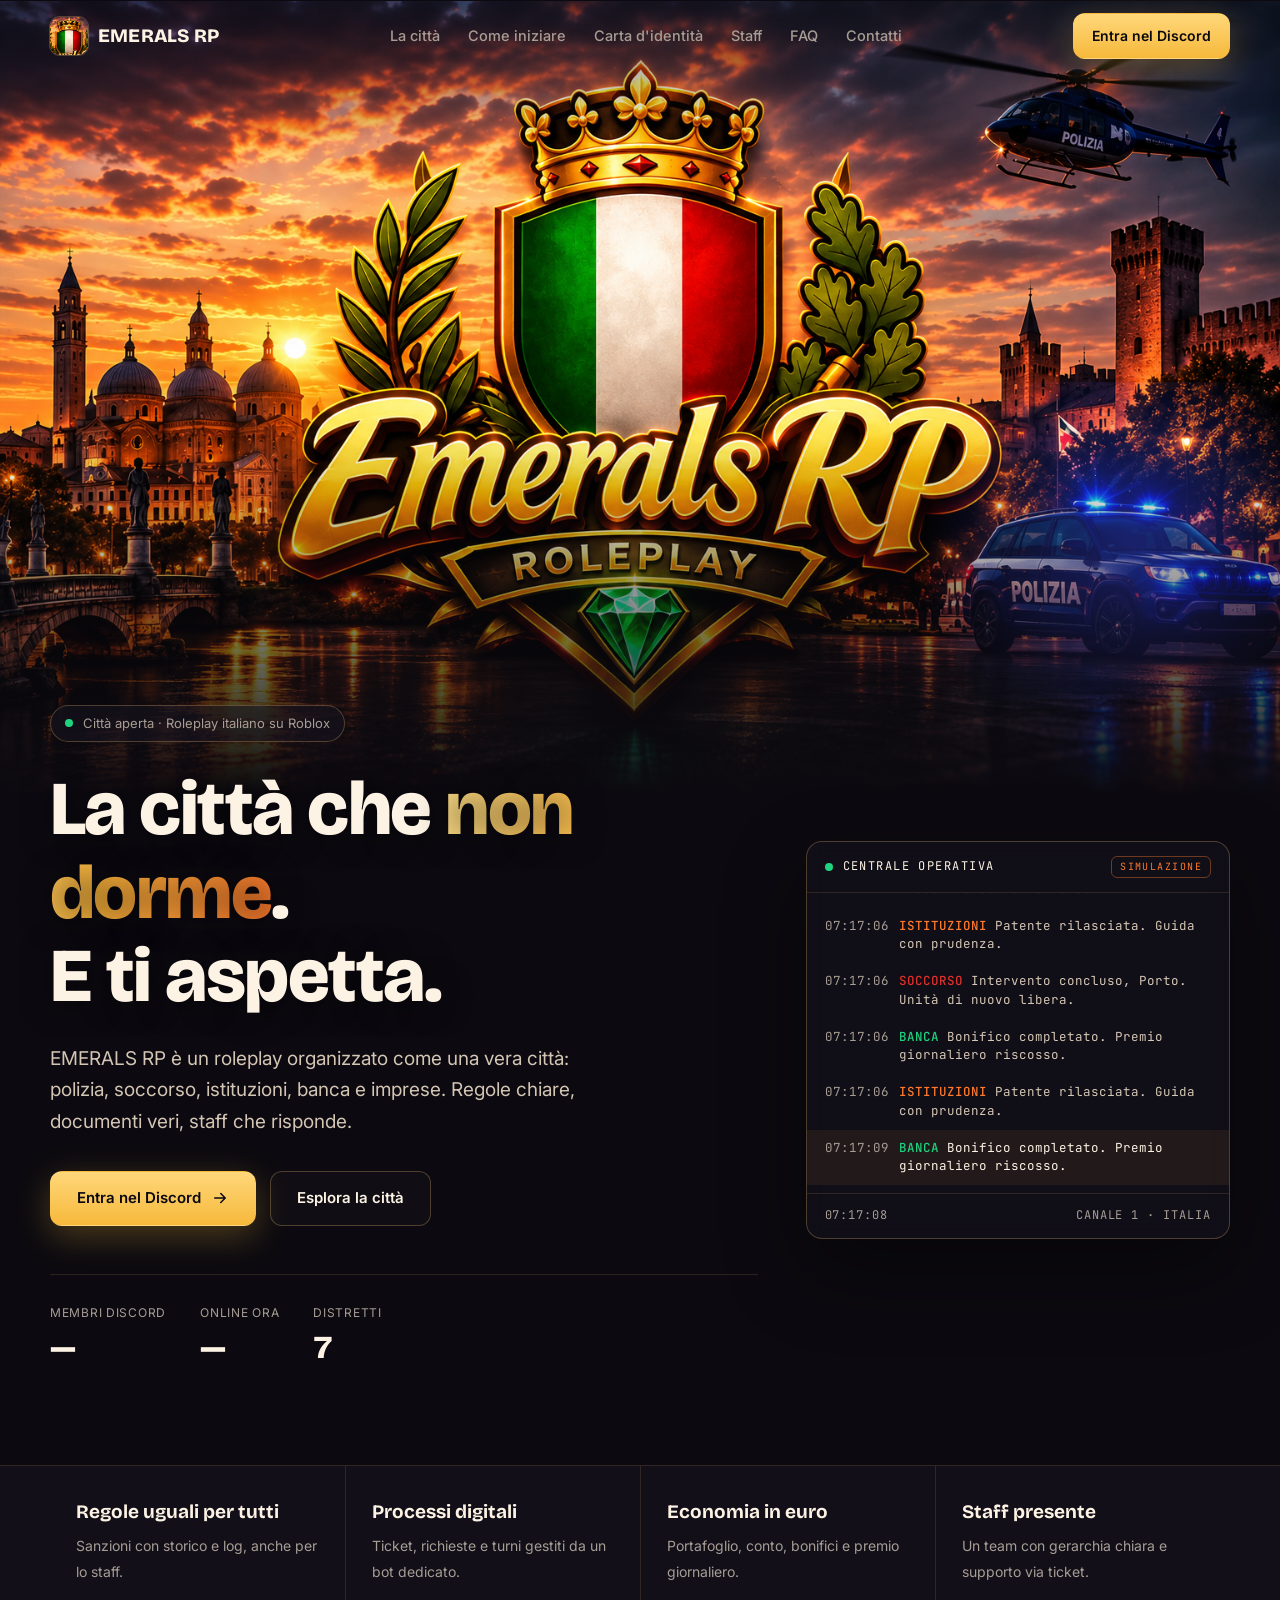
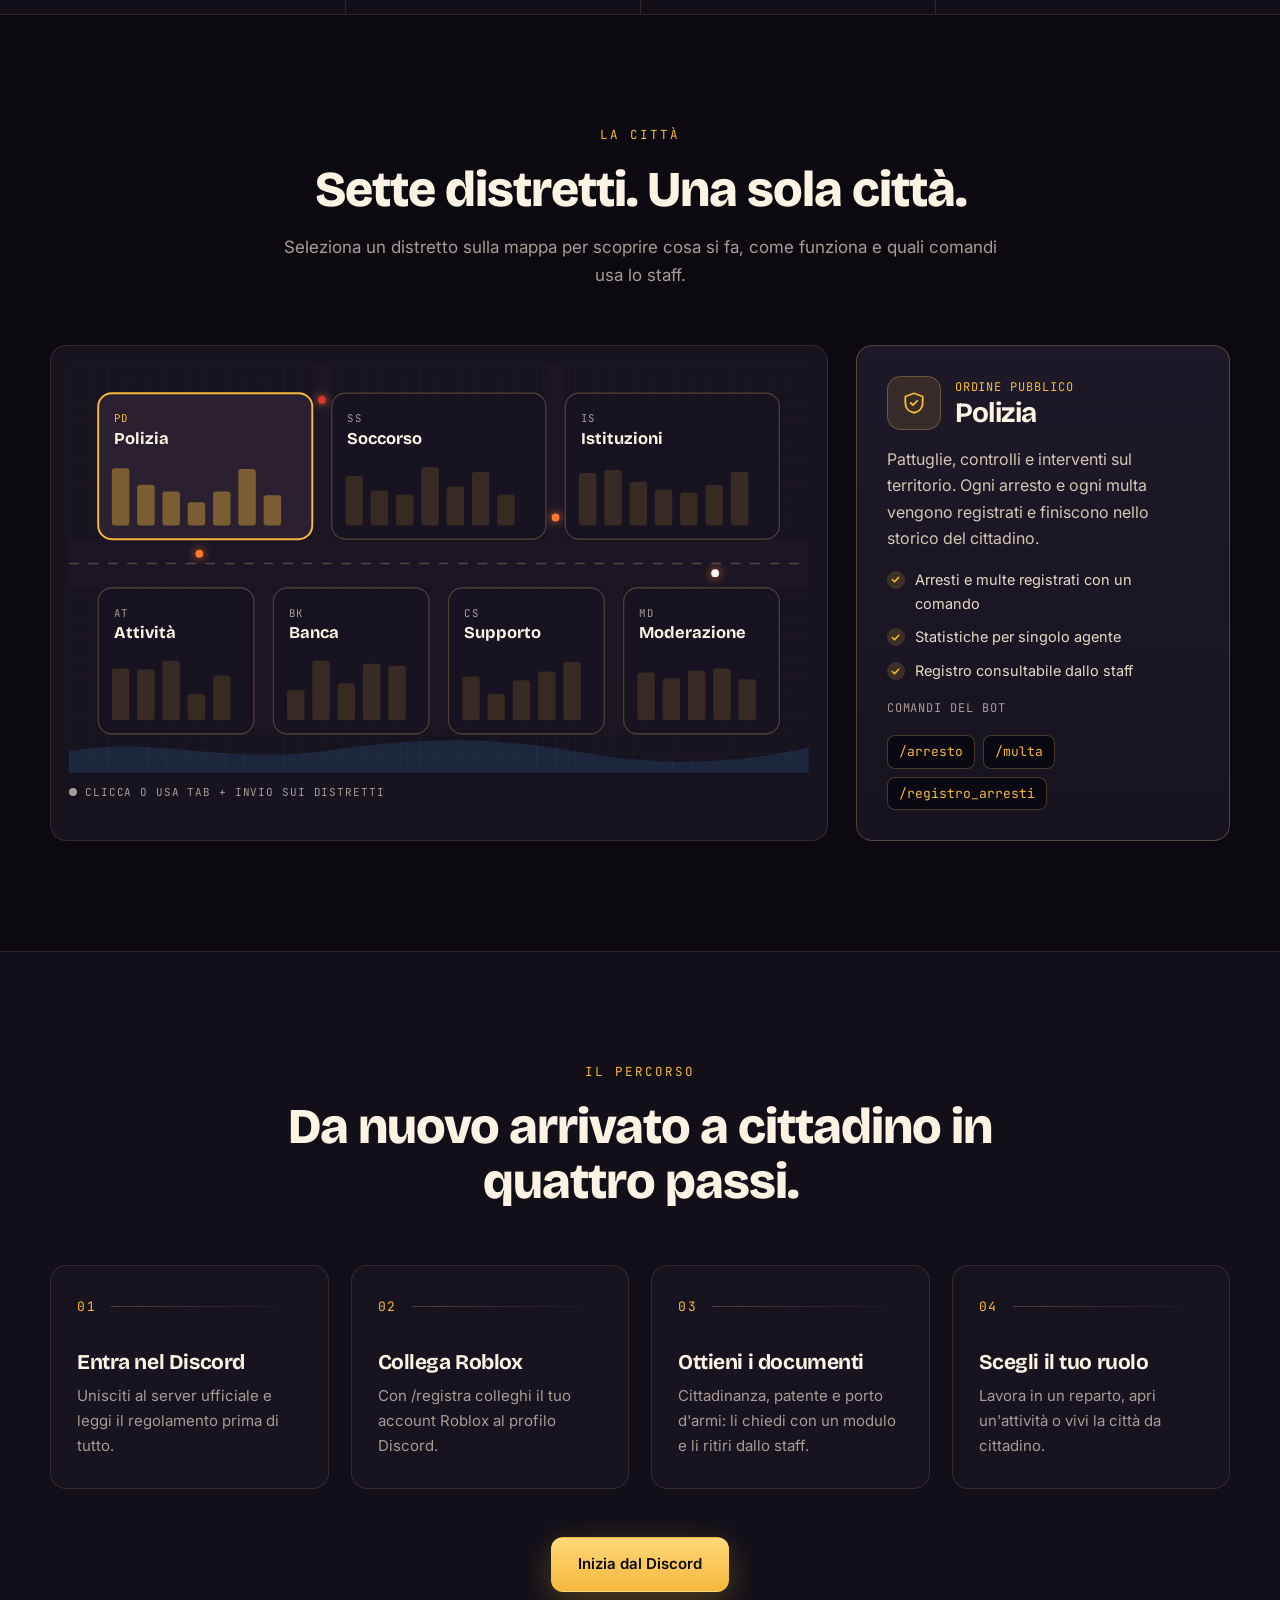
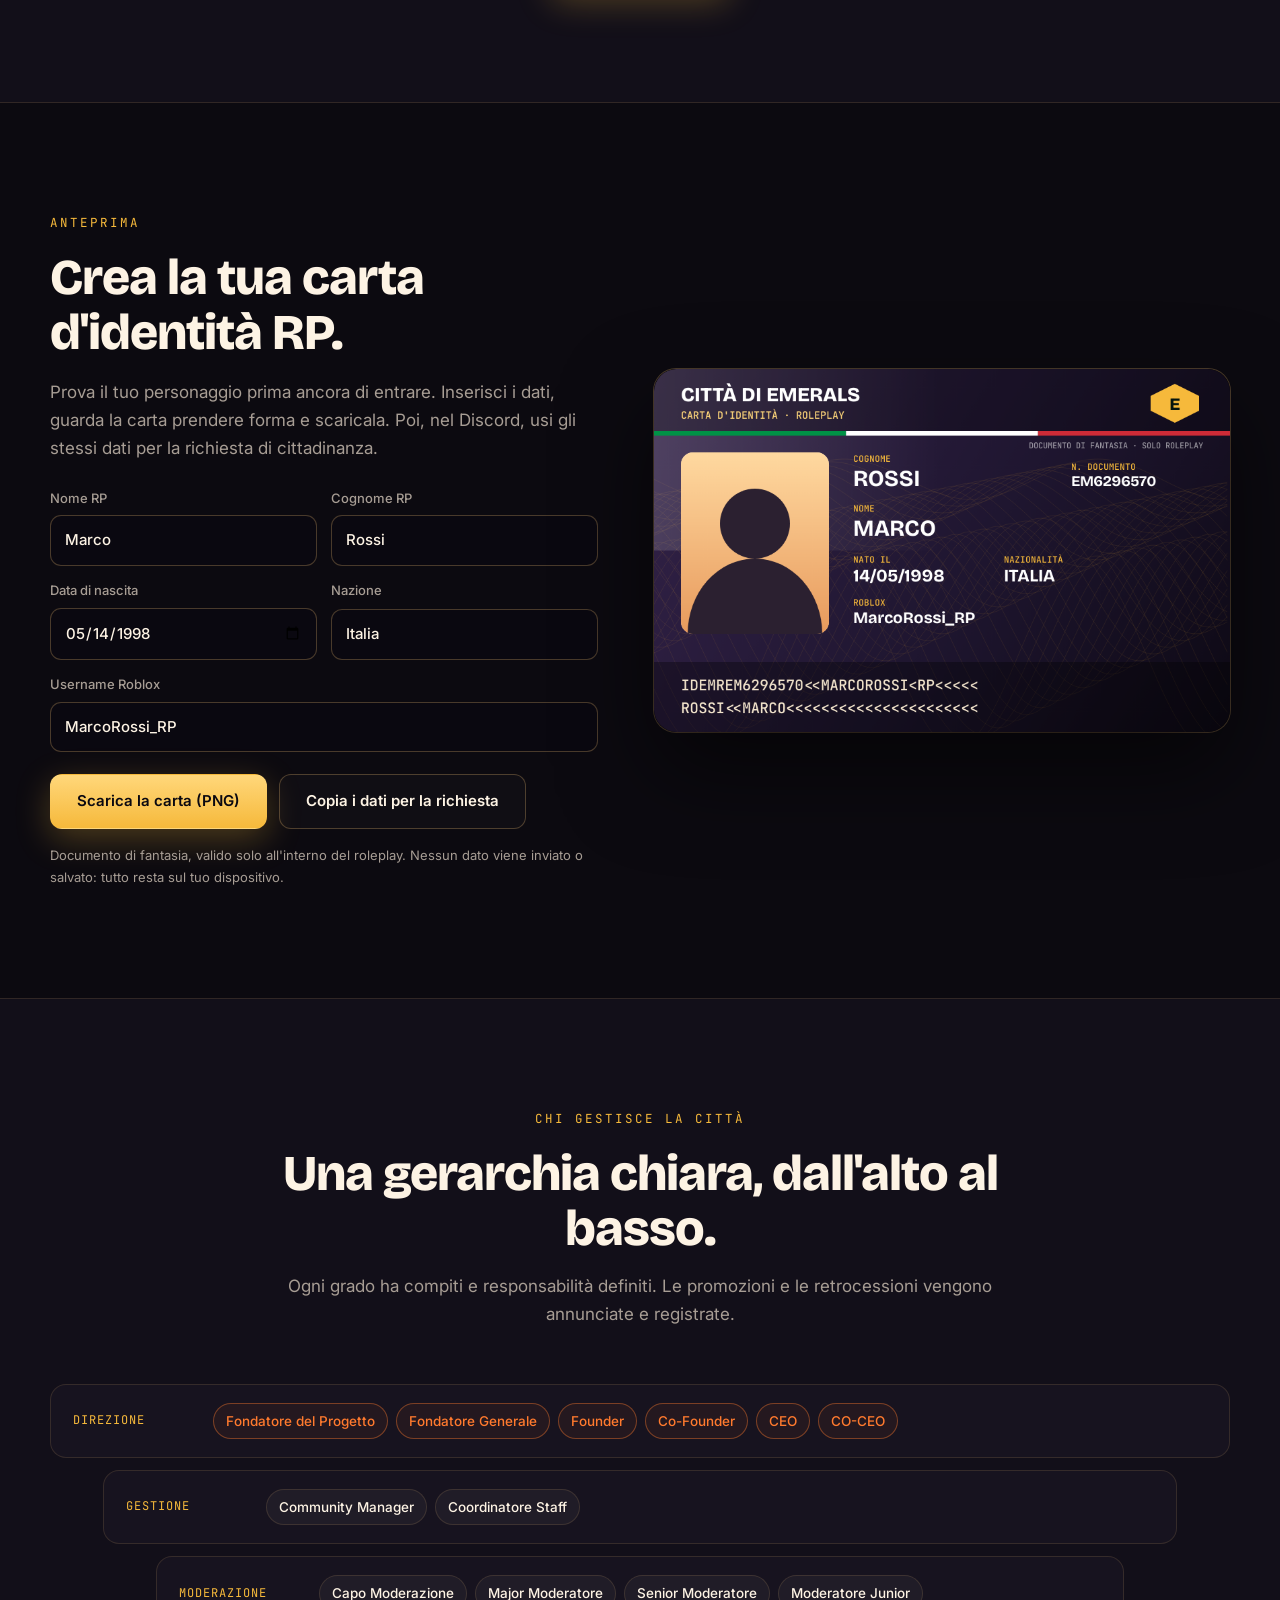
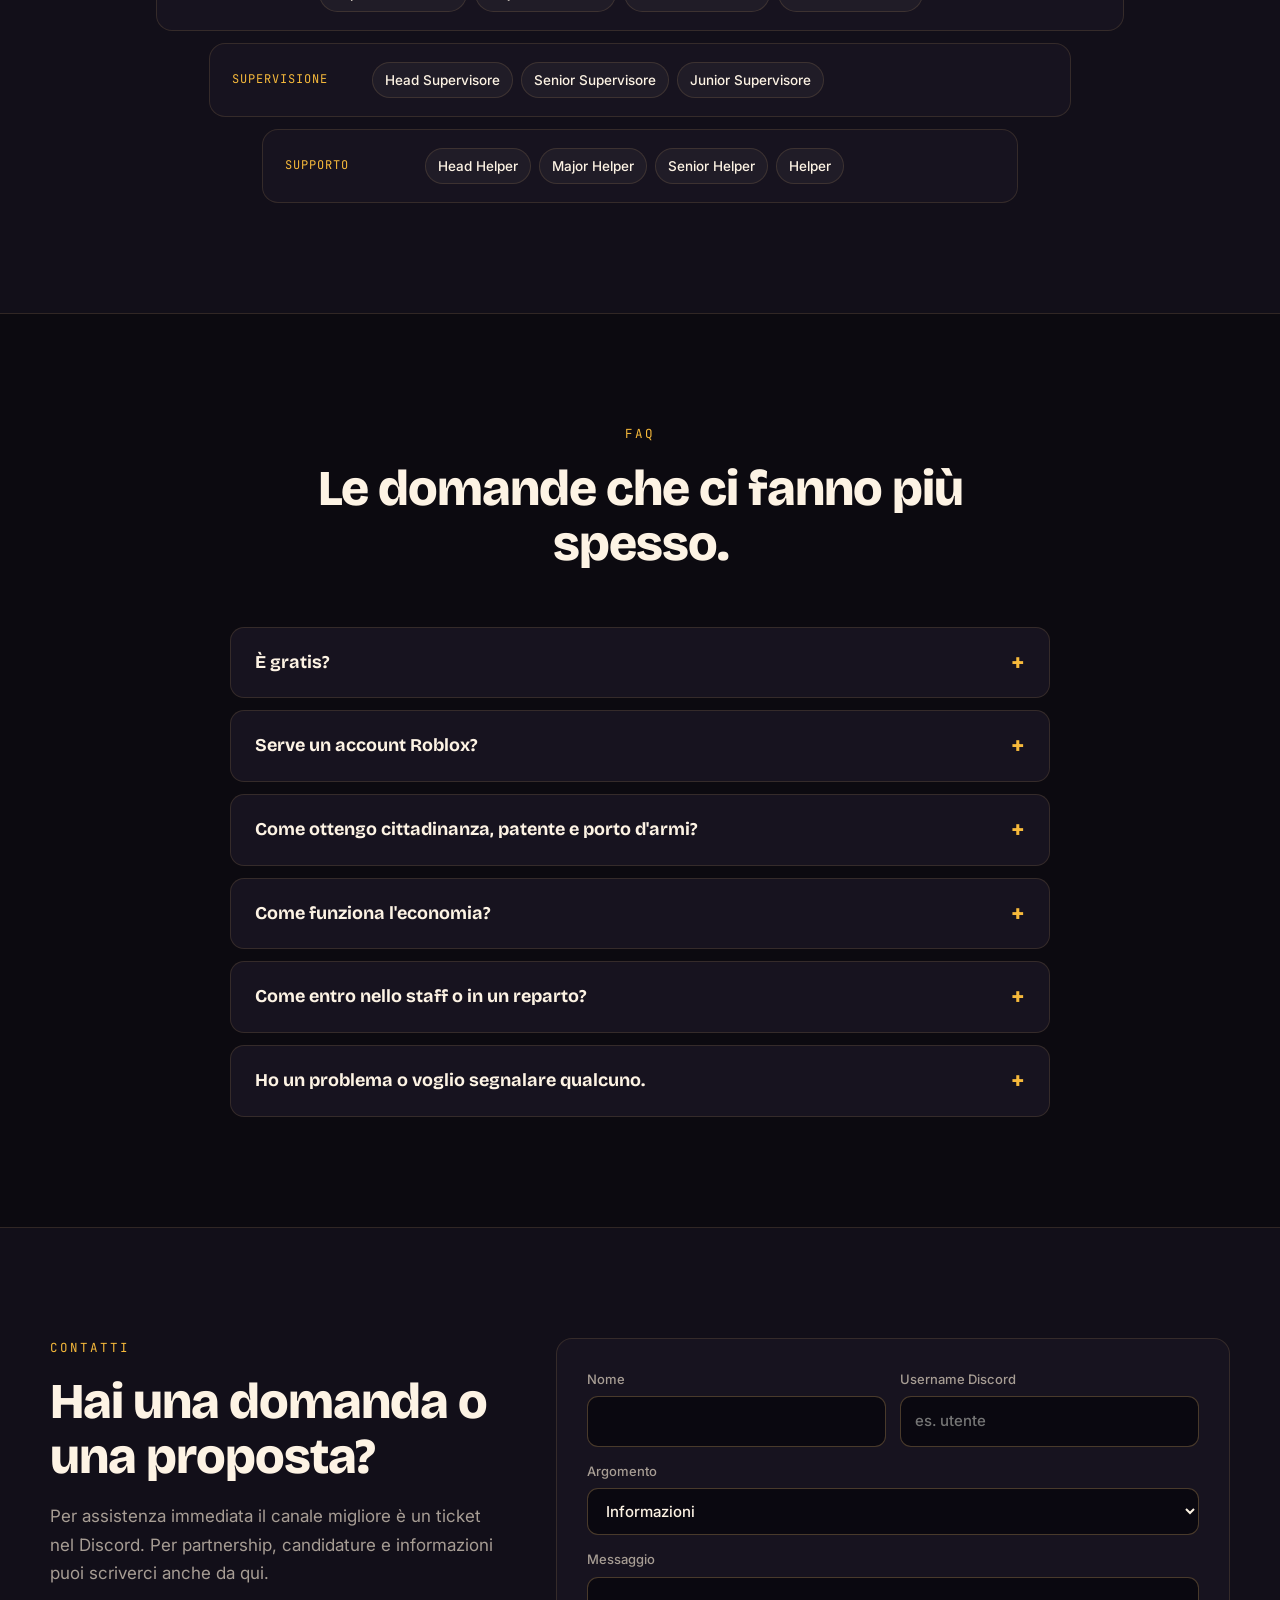
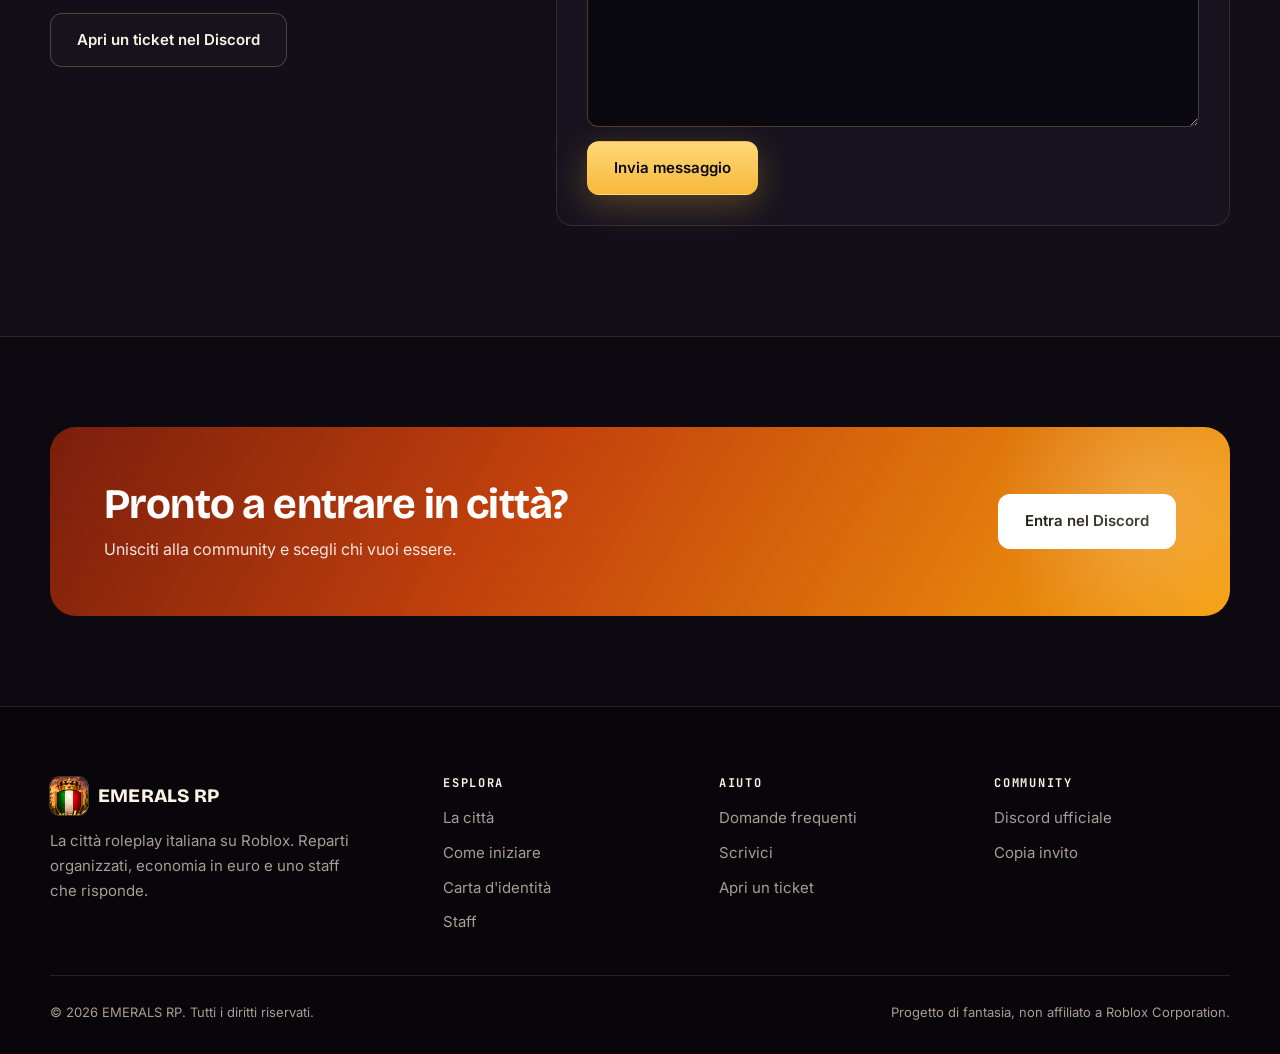
==== commit 030e9b6a: "Add files via upload" ====
--- a/public/index.html
+++ b/public/index.html
@@ -5,16 +5,17 @@
 <meta name="viewport" content="width=device-width, initial-scale=1">
 <title>EMERALS RP — Community Roleplay italiana su Roblox</title>
 <meta name="description" content="EMERALS RP: la città roleplay italiana su Roblox. Reparti, documenti, economia in euro e staff sempre presente.">
-<meta name="theme-color" content="#04100c">
+<meta name="theme-color" content="#0c0a10">
 <meta property="og:type" content="website">
 <meta property="og:title" content="EMERALS RP — Community Roleplay italiana su Roblox">
 <meta property="og:description" content="EMERALS RP: la città roleplay italiana su Roblox. Reparti, documenti, economia in euro e staff sempre presente.">
 <meta property="og:locale" content="it_IT">
-<link rel="icon" type="image/svg+xml" href="assets/img/logo.svg">
+<link rel="icon" type="image/png" href="assets/img/favicon.png">
+<link rel="apple-touch-icon" href="assets/img/apple-touch-icon.png">
 <link rel="preconnect" href="https://fonts.googleapis.com">
 <link rel="preconnect" href="https://fonts.gstatic.com" crossorigin>
 <link href="https://fonts.googleapis.com/css2?family=Bricolage+Grotesque:opsz,wght@12..96,500;12..96,700;12..96,800&family=Inter:wght@400;500;600&family=JetBrains+Mono:wght@400;500&display=swap" rel="stylesheet">
-<link rel="stylesheet" href="assets/css/style.css?v=1794431801">
+<link rel="stylesheet" href="assets/css/style.css?v=1794433262">
 </head>
 <body>
 <a class="skip" href="#main">Vai al contenuto</a>
@@ -23,7 +24,7 @@
 <header class="nav" id="nav">
   <div class="wrap nav__in">
     <a class="brand" href="#top" aria-label="EMERALS RP — inizio pagina">
-      <img src="assets/img/logo.svg" width="34" height="34" alt="">
+      <img src="assets/img/logo-mark.png" width="38" height="38" class="mark" alt="">
       <span>EMERALS RP</span>
     </a>
     <nav class="nav__links" id="navLinks" aria-label="Principale">
@@ -44,8 +45,10 @@
 
 <!-- ============ HERO ============ -->
 <section class="hero" id="top">
-  <canvas id="skyline" aria-hidden="true"></canvas>
-  <div class="hero__fade" aria-hidden="true"></div>
+  <div class="hero__art">
+    <img src="assets/img/hero.png" srcset="assets/img/hero-1024.png 1024w, assets/img/hero.png 1536w" sizes="100vw" width="1536" height="1024" alt="Stemma di EMERALS RP: scudo tricolore con corona e gemma smeraldo, la città italiana al tramonto con volante e elicottero della polizia" fetchpriority="high">
+    <span class="siren" aria-hidden="true"></span>
+  </div>
   <div class="wrap hero__in">
     <div class="hero__copy">
       <p class="chip"><span class="dot dot--live"></span> Città aperta · Roleplay italiano su Roblox</p>
@@ -362,7 +365,7 @@
   <div class="wrap">
     <div class="foot__grid">
       <div>
-        <a class="brand" href="#top"><img src="assets/img/logo.svg" width="34" height="34" alt=""><span>EMERALS RP</span></a>
+        <a class="brand" href="#top"><img src="assets/img/logo-mark.png" width="38" height="38" class="mark" alt=""><span>EMERALS RP</span></a>
         <p class="foot__txt">La città roleplay italiana su Roblox. Reparti organizzati, economia in euro e uno staff che risponde.</p>
       </div>
       <div>
@@ -398,6 +401,6 @@
 </footer>
 <div class="toast" id="toast" role="status" aria-live="polite"></div>
 <script>window.EMERALS = {"districts":{"polizia":{"name":"Polizia","code":"PD","icon":"shield","tag":"Ordine pubblico","text":"Pattuglie, controlli e interventi sul territorio. Ogni arresto e ogni multa vengono registrati e finiscono nello storico del cittadino.","points":["Arresti e multe registrati con un comando","Statistiche per singolo agente","Registro consultabile dallo staff"],"cmds":["/arresto","/multa","/registro_arresti"]},"soccorso":{"name":"Soccorso","code":"SS","icon":"cross","tag":"SSU · SSD","text":"Turni di servizio online e offline con pannelli dedicati: la città sa sempre chi è operativo e chi no.","points":["Pannelli SSU/SSD con stato in tempo reale","Elenco operatori attualmente in servizio","Annunci di apertura e chiusura sessione"],"cmds":["/ssu_online","/ssd_online"]},"istituzioni":{"name":"Istituzioni","code":"IS","icon":"landmark","tag":"Documenti","text":"Cittadinanza, patente e porto d'armi: richiedi tutto da un modulo, lo staff revisiona e i ruoli vengono assegnati automaticamente.","points":["Tre tipi di richiesta con modulo guidato","Revisione dello staff con esito tracciato","Ruolo assegnato in automatico all'approvazione"],"cmds":["/registra","/profilo","/richieste_aperte"]},"imprese":{"name":"Attività","code":"AT","icon":"briefcase","tag":"Imprese","text":"Apri la tua attività e fai crescere un'impresa nella città, con richieste dedicate e supporto dello staff.","points":["Richiesta di fondazione dedicata","Gestione e approvazione dallo staff","Partnership con altre community"],"cmds":["/partnership","/partnership_lista"]},"banca":{"name":"Banca","code":"BK","icon":"coins","tag":"Economia in euro","text":"Portafoglio, conto corrente, bonifici e premio giornaliero. Un'economia vera, con livelli ed esperienza.","points":["Contanti e conto separati","Bonifici tra cittadini","Premio giornaliero, livelli e classifica"],"cmds":["/conto","/bonifico","/daily"]},"supporto":{"name":"Supporto","code":"CS","icon":"headset","tag":"Ticket","text":"Il centro assistenza della città: apri un ticket, vieni preso in carico da un membro dello staff e segui la risoluzione.","points":["Pannello ticket con categorie","Presa in carico tracciata","Statistiche per singolo staff"],"cmds":["/ticket_pannello","/ticket_stats"]},"moderazione":{"name":"Moderazione","code":"MD","icon":"scale","tag":"Regole & sanzioni","text":"Avvisi con escalation, silenziamenti, ban e storico completo. Le regole valgono per tutti, nello stesso modo.","points":["Avvertimenti con escalation automatica","Log di ogni azione rilevante","Sanzioni anche per lo staff"],"cmds":["/warn","/mute","/warnings"]}},"discord":"https://discord.gg/RyScfryWxt","robloxPlace":"","api":{"stats":"api/stats","contact":"api/contact"}};</script>
-<script src="assets/js/main.js?v=1794431801" defer></script>
+<script src="assets/js/main.js?v=1794433236" defer></script>
 </body>
 </html>
--- a/public/assets/css/style.css
+++ b/public/assets/css/style.css
@@ -1,8 +1,8 @@
 /* EMERALS RP — foglio di stile */
 :root{
-  --bg:#04100c; --bg2:#071a14; --card:#0a2119; --card2:#0d2a20;
-  --line:rgba(120,255,200,.12); --line2:rgba(120,255,200,.22);
-  --tx:#e8f5ef; --mut:#8fae9f; --em:#2be39a; --em2:#0fae72; --amb:#ffc24d; --red:#ff5d6c;
+  --bg:#0c0a10; --bg2:#120f19; --card:#17131f; --card2:#1e1928;
+  --line:rgba(255,200,120,.13); --line2:rgba(255,200,120,.26);
+  --tx:#fdf3e4; --mut:#a79d94; --em:#f6b93b; --em2:#ff7a2e; --amb:#ff7a2e; --red:#e0312b; --gem:#1fd37f; --blue:#3a4bff;
   --r:16px; --font:"Inter",system-ui,-apple-system,"Segoe UI",Roboto,sans-serif;
   --disp:"Bricolage Grotesque","Inter",system-ui,sans-serif; --mono:"JetBrains Mono",ui-monospace,Menlo,monospace;
 }
@@ -17,17 +17,18 @@
 .wrap{width:min(1180px,100% - 48px);margin-inline:auto}
 .wrap--narrow{width:min(820px,100% - 48px)}
 .center{text-align:center;margin-top:48px}
-.skip{position:absolute;left:-999px;top:8px;background:var(--em);color:#04140e;padding:8px 14px;border-radius:8px;z-index:200}
+.skip{position:absolute;left:-999px;top:8px;background:var(--em);color:#0a0810;padding:8px 14px;border-radius:8px;z-index:200}
 .skip:focus{left:8px}
 :focus-visible{outline:2px solid var(--em);outline-offset:3px;border-radius:6px}
-.progress{position:fixed;top:0;left:0;height:3px;width:0;background:linear-gradient(90deg,var(--em),var(--amb));z-index:120}
+.progress{position:fixed;top:0;left:0;height:3px;width:0;background:linear-gradient(90deg,var(--gem) 0 33.3%,#fff 33.3% 66.6%,var(--red) 66.6%);z-index:120}
 
 /* nav */
 .nav{position:sticky;top:0;z-index:100;transition:.25s;border-bottom:1px solid transparent}
-.nav::before{content:"";position:absolute;inset:0;z-index:-1;background:rgba(4,16,12,.82);backdrop-filter:blur(14px);opacity:0;transition:opacity .25s}
+.nav::before{content:"";position:absolute;inset:0;z-index:-1;background:rgba(12,10,16,.82);backdrop-filter:blur(14px);opacity:0;transition:opacity .25s}
 .nav.is-stuck::before{opacity:1}
 .nav.is-stuck{border-bottom-color:var(--line)}
 .nav__in{display:flex;align-items:center;justify-content:space-between;height:72px;gap:20px}
+.brand .mark{border-radius:10px;box-shadow:0 0 0 1px var(--line2)}
 .brand{display:flex;align-items:center;gap:10px;font-family:var(--disp);font-weight:800;font-size:19px;letter-spacing:.01em}
 .nav__links{display:flex;gap:28px;font-size:14.5px;font-weight:500;color:var(--mut)}
 .nav__links a{position:relative;padding:6px 0;transition:color .2s}
@@ -44,42 +45,47 @@
 /* buttons */
 .btn{display:inline-flex;align-items:center;justify-content:center;gap:10px;padding:14px 26px;border-radius:12px;font-weight:600;font-size:15px;border:1px solid transparent;cursor:pointer;transition:transform .2s,box-shadow .2s,background .2s,border-color .2s;white-space:nowrap}
 .btn--sm{padding:10px 18px;font-size:14px}
-.btn--primary{background:var(--em);color:#04140e;box-shadow:0 10px 34px rgba(43,227,154,.28)}
-.btn--primary:hover{transform:translateY(-2px);box-shadow:0 14px 40px rgba(43,227,154,.4);background:#4af0ad}
+.btn--primary{background:linear-gradient(180deg,#ffd77a,var(--em));color:#0a0810;box-shadow:0 10px 34px rgba(246,185,59,.28)}
+.btn--primary:hover{transform:translateY(-2px);box-shadow:0 14px 40px rgba(246,185,59,.4);background:linear-gradient(180deg,#ffe3a0,#ffc857)}
 .btn--ghost{border-color:var(--line2);background:rgba(255,255,255,.02)}
 .btn--ghost:hover{border-color:var(--em);color:var(--em)}
-.btn--light{background:#fff;color:#06231a}
+.btn--light{background:#fff;color:#1a1208}
 .btn--light:hover{transform:translateY(-2px)}
 .linklike{background:none;border:0;cursor:pointer;color:inherit;padding:0}
 .linklike:hover{color:var(--em)}
 
 /* hero */
-.hero{position:relative;margin-top:-72px;padding:150px 0 90px;overflow:hidden;min-height:760px}
-#skyline{position:absolute;inset:0;width:100%;height:100%}
-.hero__fade{position:absolute;inset:0;background:radial-gradient(900px 500px at 15% 30%,rgba(4,16,12,.75),transparent 70%),linear-gradient(180deg,rgba(4,16,12,.2),var(--bg) 96%)}
-.hero__in{position:relative;display:grid;grid-template-columns:1.25fr .75fr;gap:48px;align-items:center}
-.chip{display:inline-flex;align-items:center;gap:10px;padding:7px 14px;border-radius:99px;border:1px solid var(--line2);background:rgba(10,33,25,.6);font-size:13px;color:var(--mut);margin-bottom:26px}
+.hero{position:relative;margin-top:-72px;padding:0 0 90px;overflow:hidden}
+.hero__art{position:relative;height:clamp(380px,62vw,860px);overflow:hidden}
+.hero__art img{width:100%;height:100%;object-fit:cover;object-position:50% 38%;animation:kb 28s ease-in-out infinite alternate}
+@keyframes kb{from{transform:scale(1)}to{transform:scale(1.07)}}
+.hero__art::after{content:"";position:absolute;inset:0;background:linear-gradient(180deg,rgba(12,10,16,.55) 0,transparent 18%,transparent 55%,var(--bg) 100%)}
+.siren{position:absolute;right:0;bottom:12%;width:38%;height:40%;pointer-events:none;mix-blend-mode:screen;background:radial-gradient(circle at 70% 55%,rgba(58,75,255,.55),transparent 55%);animation:siren 1.2s steps(2) infinite}
+@keyframes siren{50%{background:radial-gradient(circle at 70% 55%,rgba(224,49,43,.45),transparent 55%)}}
+.hero__in{position:relative;display:grid;grid-template-columns:1.25fr .75fr;gap:48px;align-items:center;margin-top:-90px}
+.hero__copy{min-width:0}
+.chip{display:inline-flex;align-items:center;gap:10px;padding:7px 14px;border-radius:99px;border:1px solid var(--line2);background:rgba(23,19,31,.6);font-size:13px;color:var(--mut);margin-bottom:26px}
 .dot{width:8px;height:8px;border-radius:50%;background:var(--mut);display:inline-block}
-.dot--live{background:var(--em);box-shadow:0 0 0 0 rgba(43,227,154,.6);animation:pulse 2s infinite}
-@keyframes pulse{70%{box-shadow:0 0 0 10px rgba(43,227,154,0)}100%{box-shadow:0 0 0 0 rgba(43,227,154,0)}}
-.hero h1{font-size:clamp(40px,6.2vw,76px);font-weight:800}
-.grad{background:linear-gradient(110deg,var(--em),#a7ffd9 50%,var(--amb));-webkit-background-clip:text;background-clip:text;color:transparent}
-.lead{margin:24px 0 34px;max-width:560px;font-size:clamp(16px,1.6vw,19px);color:#b7cfc3}
+.dot--live{background:var(--gem);box-shadow:0 0 0 0 rgba(31,211,127,.6);animation:pulse 2s infinite}
+@keyframes pulse{70%{box-shadow:0 0 0 10px rgba(31,211,127,0)}100%{box-shadow:0 0 0 0 rgba(31,211,127,0)}}
+.hero h1{text-shadow:0 2px 30px rgba(0,0,0,.5);font-size:clamp(40px,6.2vw,76px);font-weight:800}
+.grad{background:linear-gradient(100deg,#ffe08a,#ffb83d 50%,#ff7a2e);-webkit-background-clip:text;background-clip:text;color:transparent}
+.lead{margin:24px 0 34px;max-width:560px;font-size:clamp(16px,1.6vw,19px);color:#d4c6b4}
 .hero__cta{display:flex;gap:14px;flex-wrap:wrap}
 .live{display:flex;gap:34px;flex-wrap:wrap;margin-top:48px;padding-top:28px;border-top:1px solid var(--line)}
 .live dt{font-size:12px;color:var(--mut);letter-spacing:.06em;text-transform:uppercase}
 .live dd{font-family:var(--disp);font-size:32px;font-weight:800;font-variant-numeric:tabular-nums}
 
 /* radio */
-.radio{background:rgba(7,26,20,.8);backdrop-filter:blur(10px);border:1px solid var(--line2);border-radius:var(--r);overflow:hidden;box-shadow:0 30px 80px rgba(0,0,0,.45)}
+.radio{background:rgba(18,15,25,.8);backdrop-filter:blur(10px);border:1px solid var(--line2);border-radius:var(--r);overflow:hidden;box-shadow:0 30px 80px rgba(0,0,0,.45)}
 .radio__bar{display:flex;align-items:center;gap:10px;padding:14px 18px;border-bottom:1px solid var(--line);font-family:var(--mono);font-size:12px;letter-spacing:.12em}
-.radio__tag{margin-left:auto;color:var(--amb);border:1px solid rgba(255,194,77,.4);padding:2px 8px;border-radius:6px;font-size:10px;text-transform:uppercase}
+.radio__tag{margin-left:auto;color:var(--amb);border:1px solid rgba(255,122,46,.4);padding:2px 8px;border-radius:6px;font-size:10px;text-transform:uppercase}
 .radio__feed{list-style:none;height:300px;overflow:hidden;display:flex;flex-direction:column;justify-content:flex-end;padding:8px 0}
-.radio__feed li{padding:9px 18px;font-family:var(--mono);font-size:12.5px;line-height:1.5;color:#b9d3c6;display:flex;gap:10px;animation:in .5s ease}
-.radio__feed li:last-child{background:rgba(43,227,154,.07);color:var(--tx)}
+.radio__feed li{padding:9px 18px;font-family:var(--mono);font-size:12.5px;line-height:1.5;color:#d6c8b6;display:flex;gap:10px;animation:in .5s ease}
+.radio__feed li:last-child{background:rgba(246,185,59,.07);color:var(--tx)}
 .radio__feed time{color:var(--mut);flex:none}
 .radio__feed b{font-weight:500;flex:none}
-.u-pd{color:#6ea8ff}.u-ss{color:var(--red)}.u-is{color:var(--amb)}.u-bk{color:var(--em)}.u-cs{color:#c79bff}.u-md{color:#ff9d5c}
+.u-pd{color:#6ea8ff}.u-ss{color:var(--red)}.u-is{color:var(--amb)}.u-bk{color:var(--gem)}.u-cs{color:#c79bff}.u-md{color:#ff9d5c}
 @keyframes in{from{opacity:0;transform:translateY(10px)}}
 .radio__foot{display:flex;justify-content:space-between;padding:12px 18px;border-top:1px solid var(--line);color:var(--mut)}
 
@@ -103,31 +109,31 @@
 .city{display:grid;grid-template-columns:1.35fr .65fr;gap:28px;align-items:stretch}
 .city__map{background:var(--card);border:1px solid var(--line);border-radius:var(--r);padding:18px;position:relative;color:var(--em)}
 .city__map svg{width:100%;height:auto}
-.road rect{fill:#0c2a20}.lane{stroke:var(--line2);stroke-width:1.5;stroke-dasharray:10 10;fill:none}
+.road rect{fill:#1c1624}.lane{stroke:var(--line2);stroke-width:1.5;stroke-dasharray:10 10;fill:none}
 .river{fill:rgba(60,160,255,.14)}
 .car{fill:var(--amb);filter:drop-shadow(0 0 5px var(--amb))}.car--b{fill:#fff}.car--c{fill:var(--red)}
 .dist{cursor:pointer;outline:none}
-.dist__bg{fill:#0b241b;stroke:var(--line2);stroke-width:1.2;transition:.25s}
-.dist__bld rect{fill:rgba(43,227,154,.14);transition:.25s}
+.dist__bg{fill:#181320;stroke:var(--line2);stroke-width:1.2;transition:.25s}
+.dist__bld rect{fill:rgba(246,185,59,.14);transition:.25s}
 .dist__code{font-family:var(--mono);font-size:11px;fill:var(--mut);letter-spacing:.14em}
 .dist__name{font-family:var(--disp);font-weight:700;font-size:17px;fill:var(--tx)}
-.dist:hover .dist__bg,.dist:focus-visible .dist__bg{stroke:var(--em);fill:#0e2f23}
-.dist.is-on .dist__bg{stroke:var(--em);fill:#103a2b;stroke-width:2}
-.dist.is-on .dist__bld rect{fill:rgba(43,227,154,.4)}
+.dist:hover .dist__bg,.dist:focus-visible .dist__bg{stroke:var(--em);fill:#221a2e}
+.dist.is-on .dist__bg{stroke:var(--em);fill:#2b2030;stroke-width:2}
+.dist.is-on .dist__bld rect{fill:rgba(246,185,59,.4)}
 .dist.is-on .dist__code{fill:var(--em)}
 .city__hint{margin-top:10px;color:var(--mut);display:flex;gap:8px;align-items:center;font-size:11px}
 .panel{background:linear-gradient(180deg,var(--card2),var(--card));border:1px solid var(--line2);border-radius:var(--r);padding:30px;display:flex;flex-direction:column;gap:16px}
 .panel__top{display:flex;gap:14px;align-items:center}
-.panel__ico{width:54px;height:54px;border-radius:14px;display:grid;place-items:center;background:rgba(43,227,154,.12);border:1px solid var(--line2);color:var(--em)}
+.panel__ico{width:54px;height:54px;border-radius:14px;display:grid;place-items:center;background:rgba(246,185,59,.12);border:1px solid var(--line2);color:var(--em)}
 .panel__tag{color:var(--em)}
 .panel h3{font-size:28px}
-.panel__txt{color:#b7cfc3}
+.panel__txt{color:#d4c6b4}
 .panel__list{list-style:none;display:grid;gap:10px}
-.panel__list li{display:flex;gap:10px;font-size:14.5px;color:#cfe3d8}
-.panel__list li::before{content:"";flex:none;width:18px;height:18px;margin-top:3px;border-radius:50%;background:rgba(43,227,154,.16) url("data:image/svg+xml,%3Csvg xmlns='http://www.w3.org/2000/svg' viewBox='0 0 24 24' fill='none' stroke='%232be39a' stroke-width='3.4' stroke-linecap='round' stroke-linejoin='round'%3E%3Cpath d='M5 12l5 5 9-10'/%3E%3C/svg%3E") center/11px no-repeat}
+.panel__list li{display:flex;gap:10px;font-size:14.5px;color:#e8dac7}
+.panel__list li::before{content:"";flex:none;width:18px;height:18px;margin-top:3px;border-radius:50%;background:rgba(246,185,59,.16) url("data:image/svg+xml,%3Csvg xmlns='http://www.w3.org/2000/svg' viewBox='0 0 24 24' fill='none' stroke='%23f6b93b' stroke-width='3.4' stroke-linecap='round' stroke-linejoin='round'%3E%3Cpath d='M5 12l5 5 9-10'/%3E%3C/svg%3E") center/11px no-repeat}
 .panel__cmdt{color:var(--mut);margin-top:auto}
 .panel__cmds{display:flex;flex-wrap:wrap;gap:8px}
-.panel__cmds code{font-family:var(--mono);font-size:13px;background:#04140e;border:1px solid var(--line2);color:var(--em);padding:5px 11px;border-radius:8px}
+.panel__cmds code{font-family:var(--mono);font-size:13px;background:#0a0810;border:1px solid var(--line2);color:var(--em);padding:5px 11px;border-radius:8px}
 .panel.swap{animation:in .35s ease}
 
 /* percorso */
@@ -151,9 +157,9 @@
 .form{display:grid;grid-template-columns:1fr 1fr;gap:14px}
 .form label{display:grid;gap:6px;font-size:13px;color:var(--mut);font-weight:500}
 .form .full{grid-column:1/-1}
-.form input,.form select,.form textarea{background:#04140e;border:1px solid var(--line2);border-radius:11px;padding:12px 14px;font-size:15px;color:var(--tx);transition:border-color .2s,box-shadow .2s;width:100%}
+.form input,.form select,.form textarea{background:#0a0810;border:1px solid var(--line2);border-radius:11px;padding:12px 14px;font-size:15px;color:var(--tx);transition:border-color .2s,box-shadow .2s;width:100%}
 .form textarea{resize:vertical;min-height:120px}
-.form input:focus,.form select:focus,.form textarea:focus{outline:none;border-color:var(--em);box-shadow:0 0 0 3px rgba(43,227,154,.18)}
+.form input:focus,.form select:focus,.form textarea:focus{outline:none;border-color:var(--em);box-shadow:0 0 0 3px rgba(246,185,59,.18)}
 .form input:user-invalid,.form textarea:user-invalid{border-color:var(--red)}
 .hp{position:absolute!important;left:-9999px;width:1px;height:1px;opacity:0}
 .form__foot{display:flex;align-items:center;gap:16px;flex-wrap:wrap}
@@ -166,7 +172,7 @@
 .rank__g{color:var(--em);width:120px;flex:none}
 .rank__r{display:flex;flex-wrap:wrap;gap:8px}
 .rank__r span{font-size:13.5px;font-weight:500;padding:6px 12px;border-radius:99px;background:rgba(255,255,255,.04);border:1px solid var(--line)}
-.rank:first-child .rank__r span{border-color:rgba(255,194,77,.4);color:var(--amb);background:rgba(255,194,77,.06)}
+.rank:first-child .rank__r span{border-color:rgba(255,122,46,.4);color:var(--amb);background:rgba(255,122,46,.06)}
 
 /* faq */
 .faq{display:grid;gap:12px}
@@ -185,12 +191,12 @@
 
 /* cta */
 .cta{padding:90px 0}
-.cta__in{background:linear-gradient(120deg,#0c6b49,var(--em2) 55%,#0b8c5f);border-radius:26px;padding:54px;display:flex;justify-content:space-between;align-items:center;gap:30px;flex-wrap:wrap;position:relative;overflow:hidden}
+.cta__in{background:linear-gradient(120deg,#7a1e0c,#c2410c 40%,#f59e0b);border-radius:26px;padding:54px;display:flex;justify-content:space-between;align-items:center;gap:30px;flex-wrap:wrap;position:relative;overflow:hidden}
 .cta__in::before{content:"";position:absolute;right:-80px;top:-80px;width:320px;height:320px;border-radius:50%;background:radial-gradient(circle,rgba(255,255,255,.22),transparent 70%)}
 .cta h2{font-size:clamp(28px,3.6vw,42px);color:#fff}.cta p{color:rgba(255,255,255,.88);margin-top:8px}
 
 /* footer */
-.foot{background:#030c09;border-top:1px solid var(--line);padding:70px 0 30px;color:var(--mut);font-size:15px}
+.foot{background:#08060b;border-top:1px solid var(--line);padding:70px 0 30px;color:var(--mut);font-size:15px}
 .foot__grid{display:grid;grid-template-columns:1.5fr 1fr 1fr 1fr;gap:40px;padding-bottom:40px;border-bottom:1px solid var(--line)}
 .foot h4{font-family:var(--mono);font-size:12px;letter-spacing:.14em;text-transform:uppercase;color:var(--tx);margin-bottom:16px}
 .foot ul{list-style:none;display:grid;gap:10px}
@@ -200,7 +206,7 @@
 .foot .brand{color:var(--tx)}
 
 /* toast + 404 */
-.toast{position:fixed;left:50%;bottom:26px;transform:translate(-50%,30px);background:var(--em);color:#04140e;padding:12px 20px;border-radius:12px;font-weight:600;opacity:0;pointer-events:none;transition:.3s;z-index:150}
+.toast{position:fixed;left:50%;bottom:26px;transform:translate(-50%,30px);background:var(--em);color:#0a0810;padding:12px 20px;border-radius:12px;font-weight:600;opacity:0;pointer-events:none;transition:.3s;z-index:150}
 .toast.show{opacity:1;transform:translate(-50%,0)}
 .nf{min-height:70vh;display:grid;place-items:center;text-align:center;padding:120px 0}
 .nf h1{font-size:clamp(32px,5vw,56px);margin:14px 0}.nf p{color:var(--mut);margin-bottom:26px}.nf .mono{color:var(--em)}
@@ -220,16 +226,16 @@
 }
 @media (max-width:820px){
   .burger{display:block}
-  .nav__links{position:fixed;inset:72px 0 auto 0;background:#04100c;flex-direction:column;gap:0;padding:12px 24px 24px;border-bottom:1px solid var(--line);transform:translateY(-130%);transition:transform .3s}
+  .nav__links{position:fixed;inset:72px 0 auto 0;background:#0c0a10;flex-direction:column;gap:0;padding:12px 24px 24px;border-bottom:1px solid var(--line);transform:translateY(-130%);transition:transform .3s}
   .nav__links.open{transform:none}
   .nav__links a{padding:14px 0;border-bottom:1px solid var(--line);font-size:17px}
   .nav__cta .btn{display:none}
 }
 @media (max-width:600px){
+  .hero__in{margin-top:-24px}
   .sec{padding:76px 0}
   .band__in,.path,.form{grid-template-columns:1fr}
   .band__i{border-left:0;border-top:1px solid var(--line)}.band__i:first-child{border-top:0}
-  .hero{padding-top:120px}
   .cta__in,.contact__form,.panel{padding:26px}
   .rank__g{width:100%}
   .foot__grid{grid-template-columns:1fr}
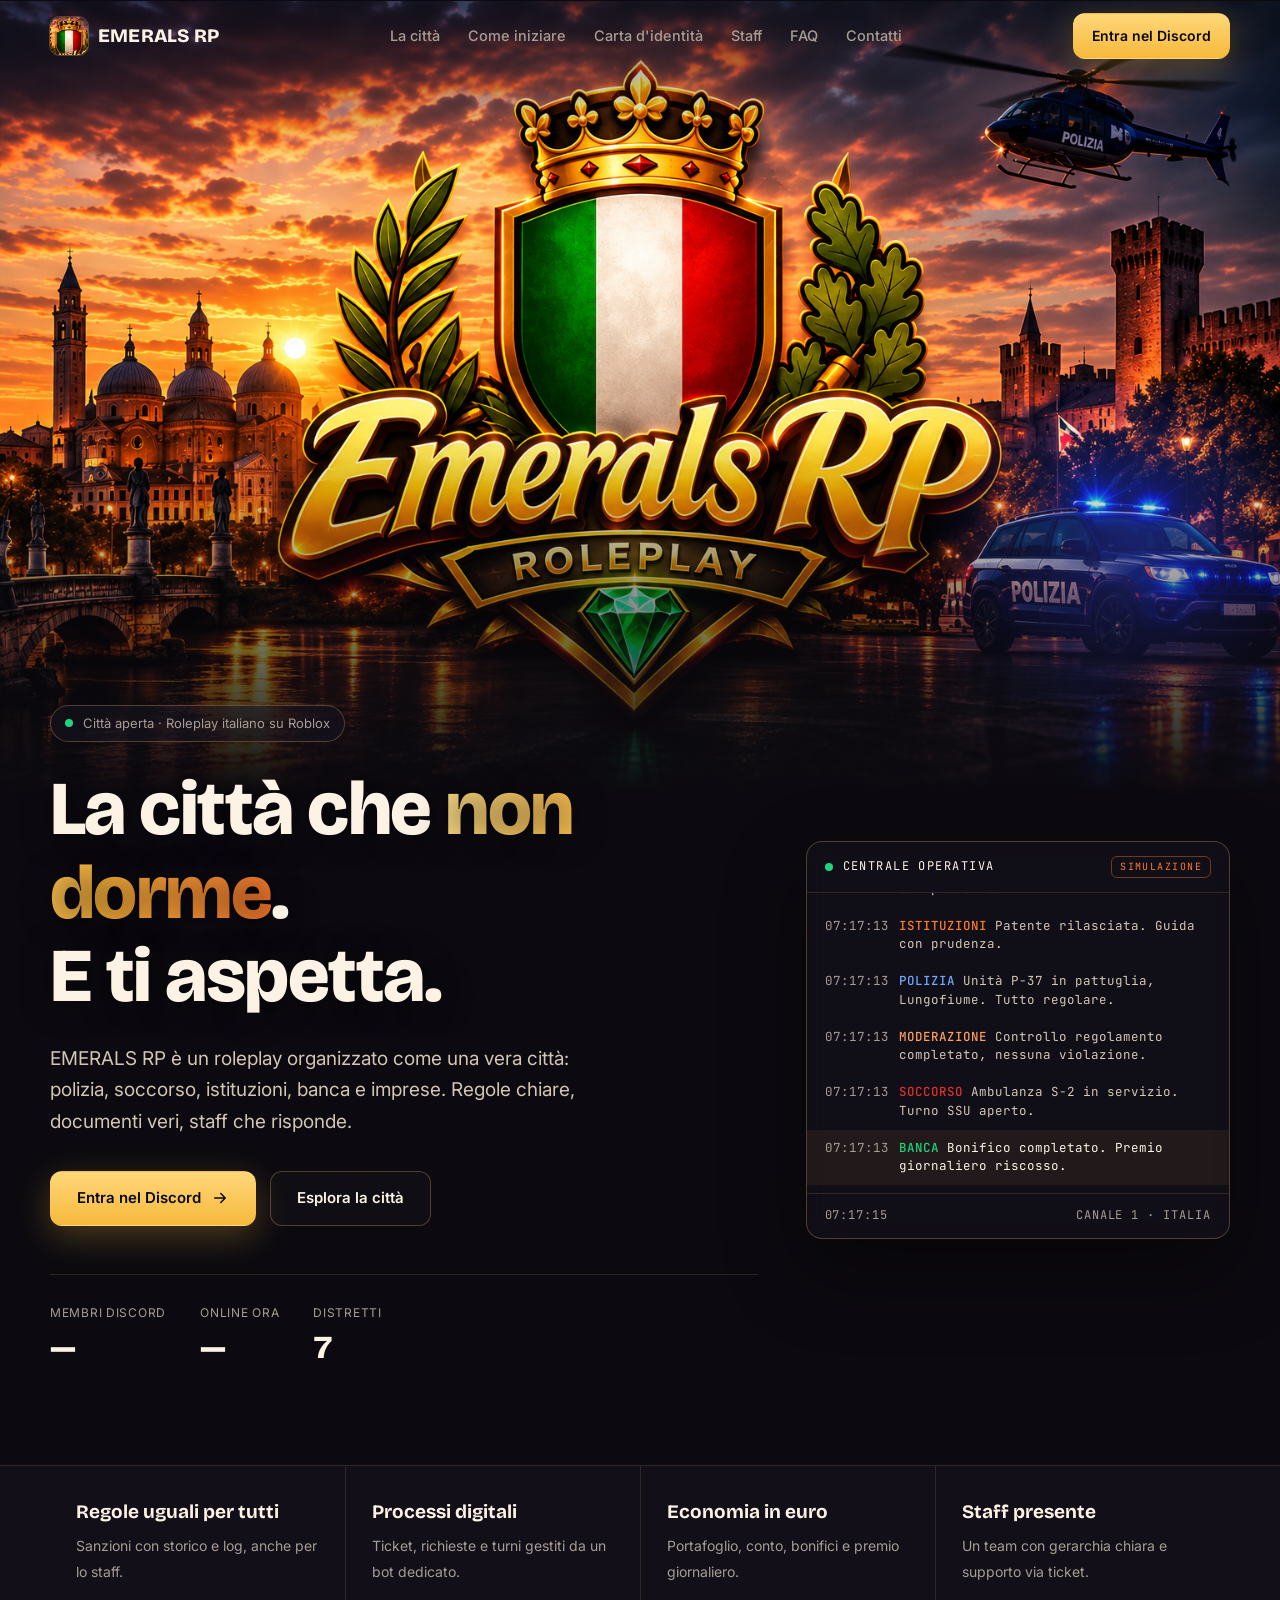
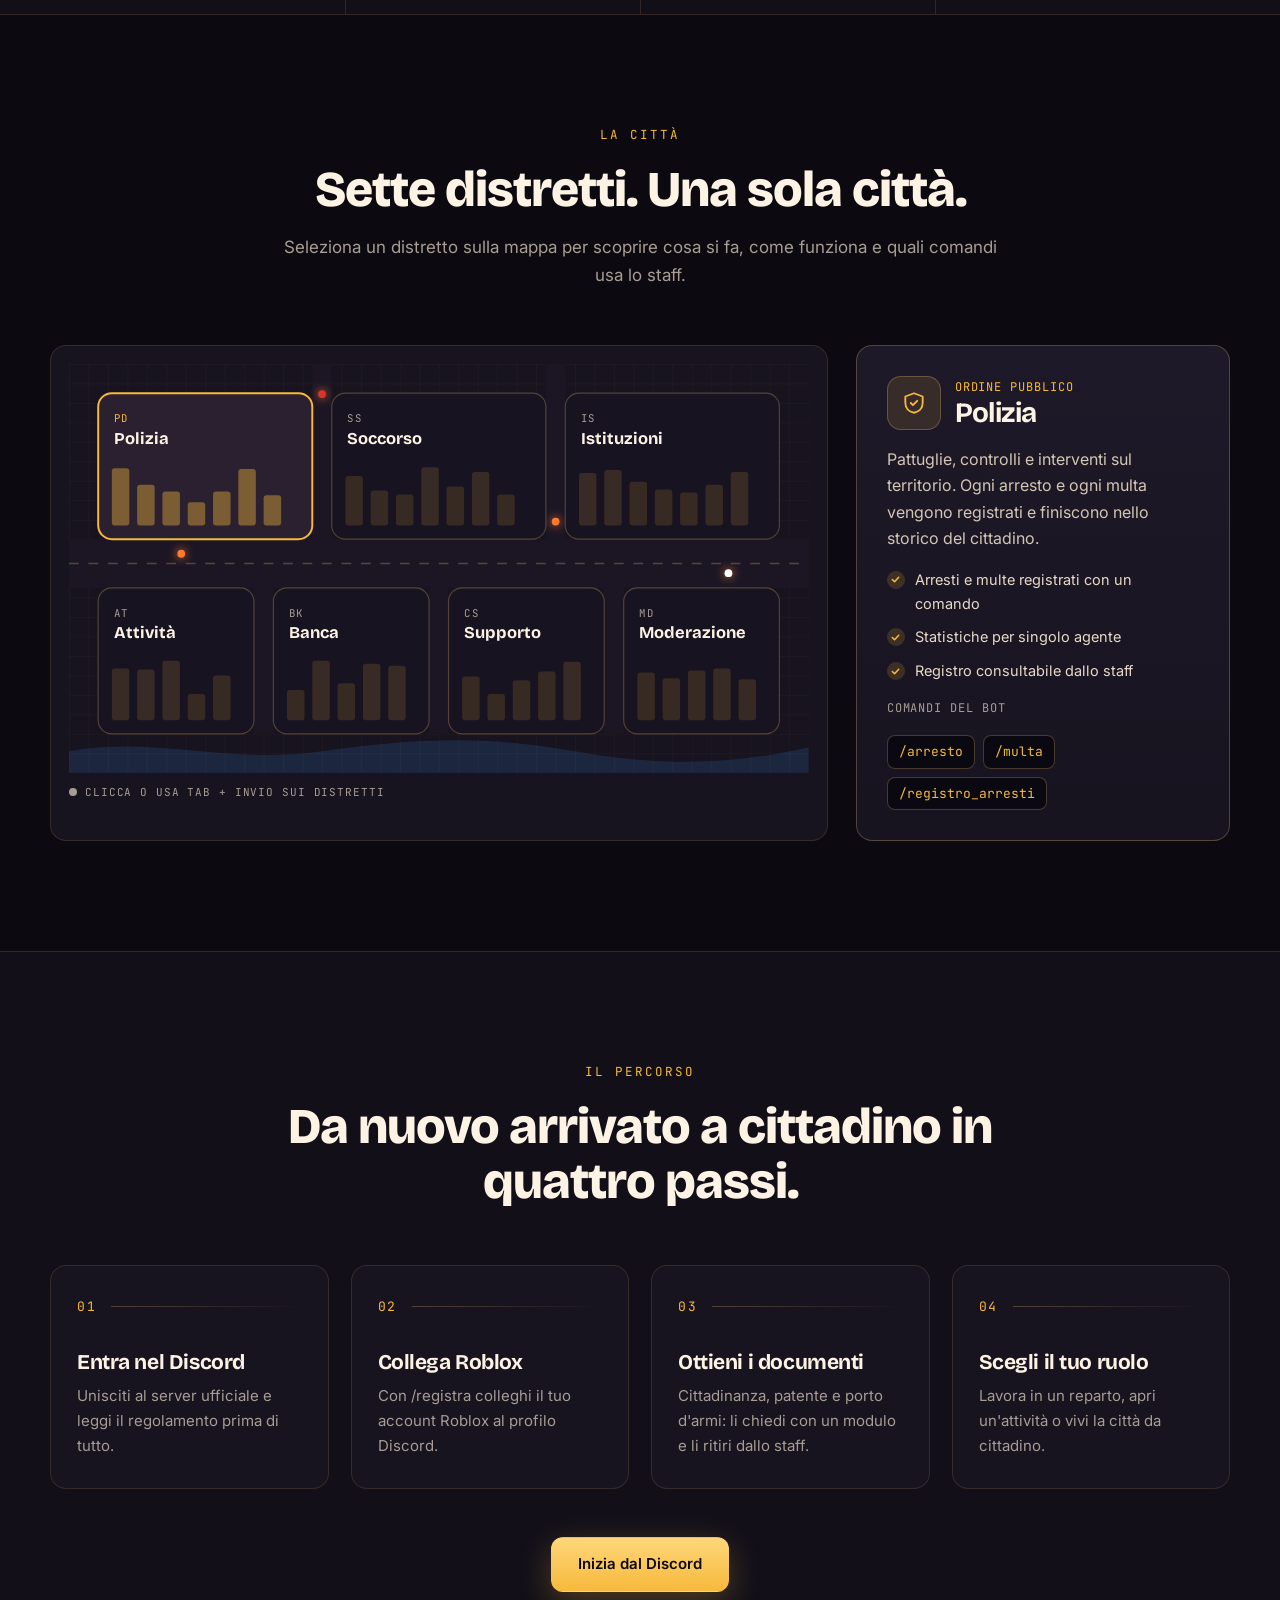
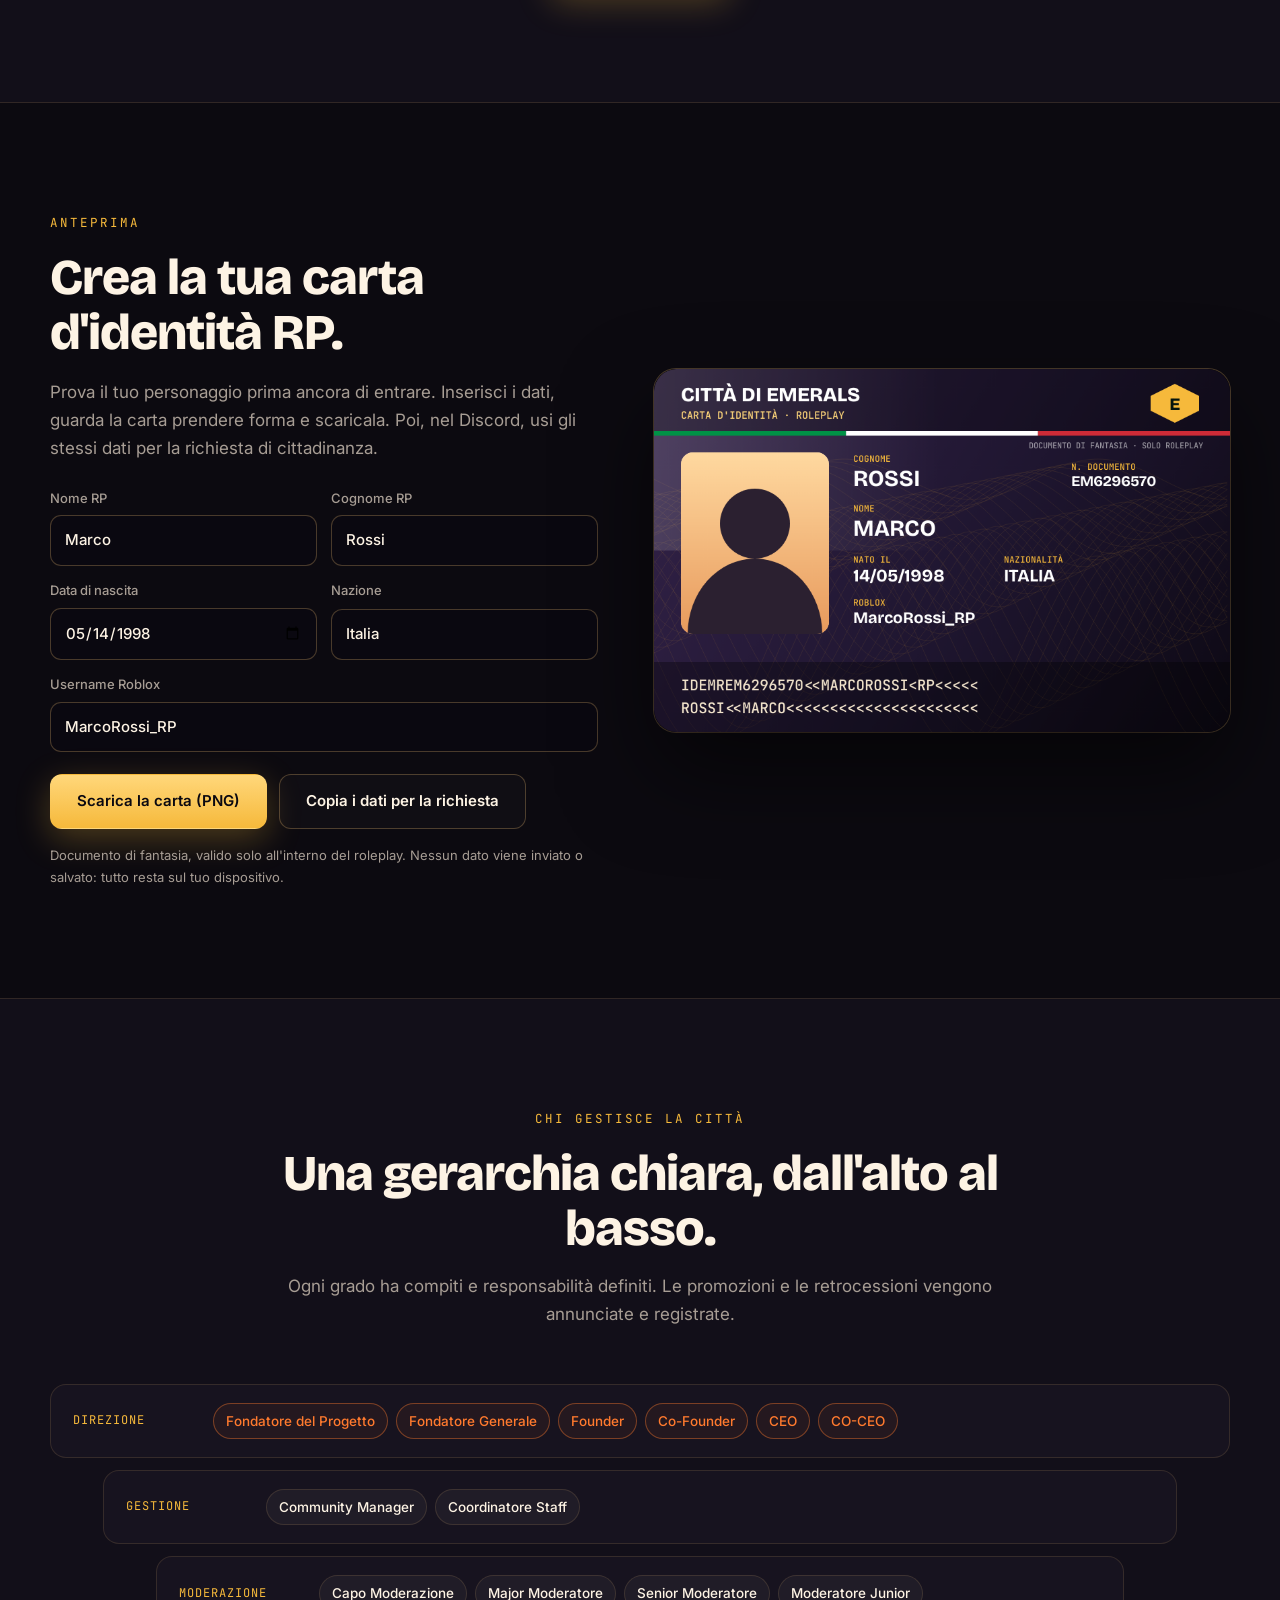
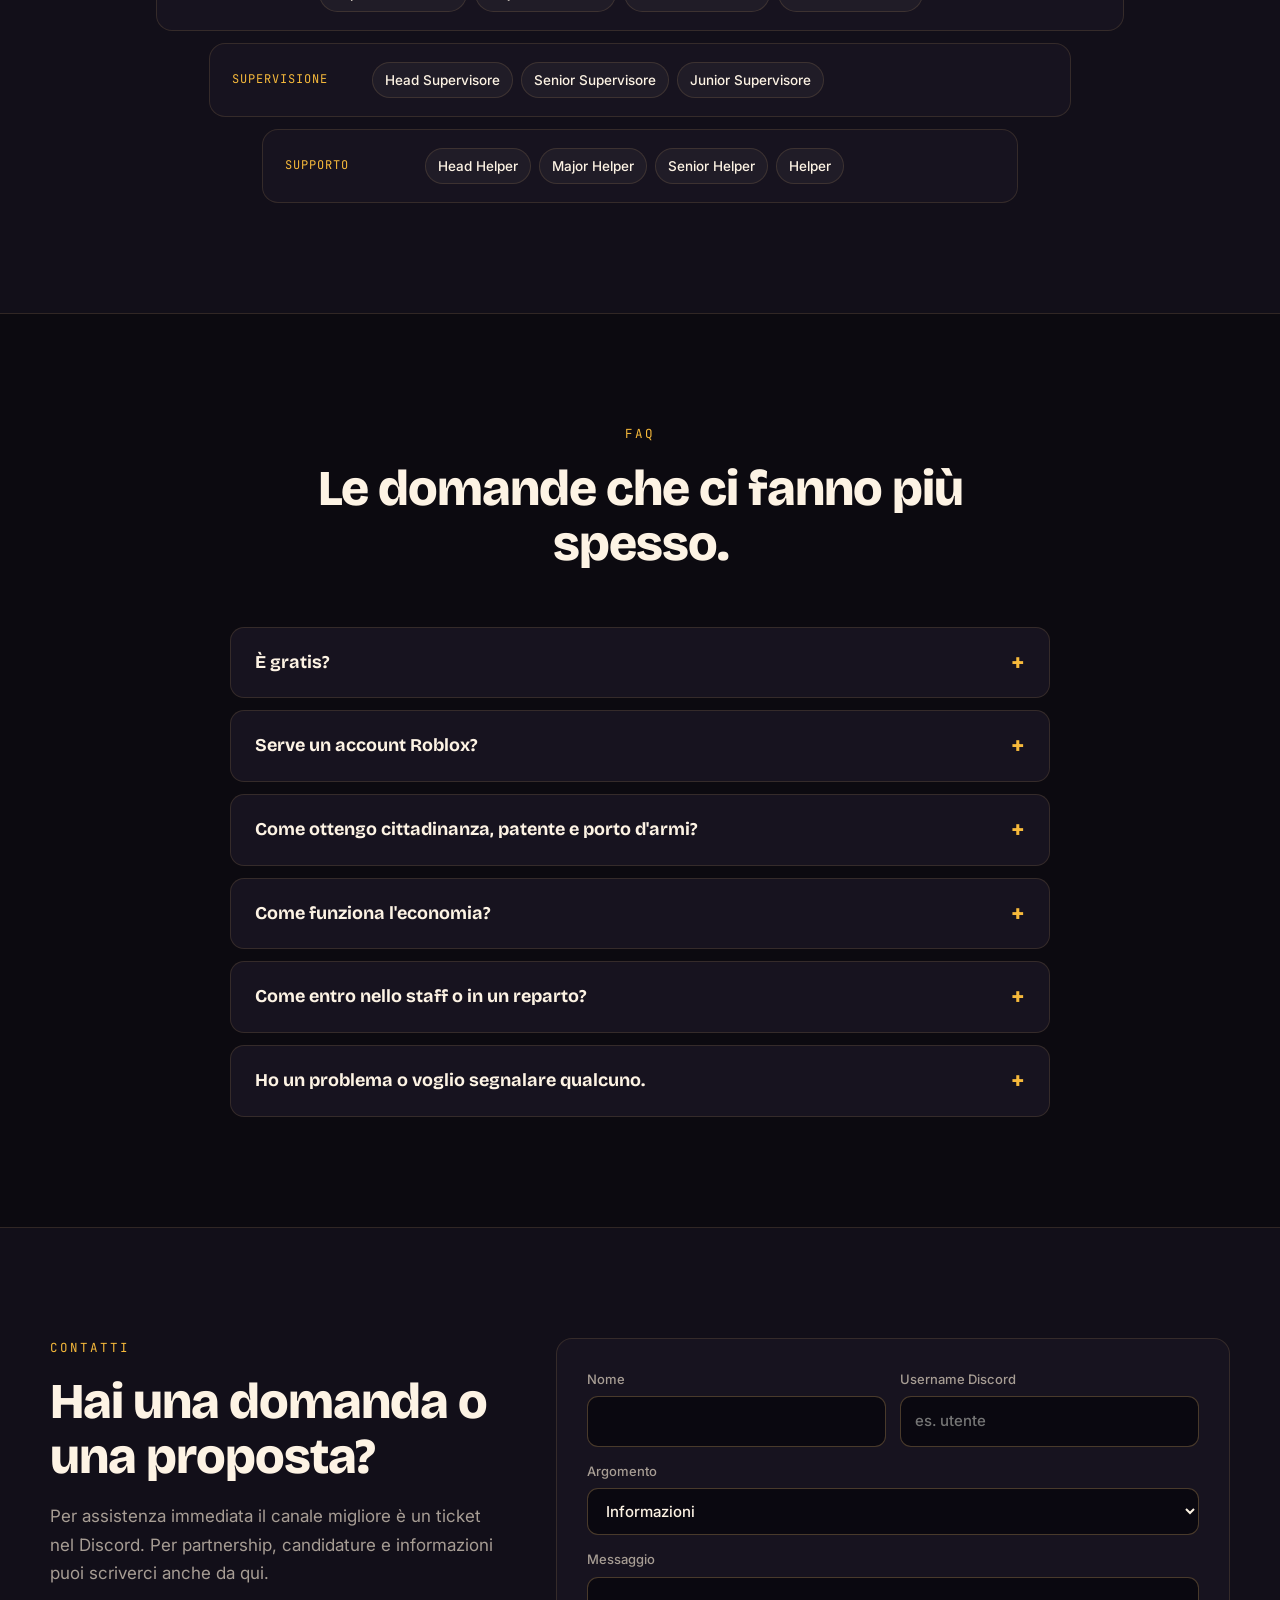
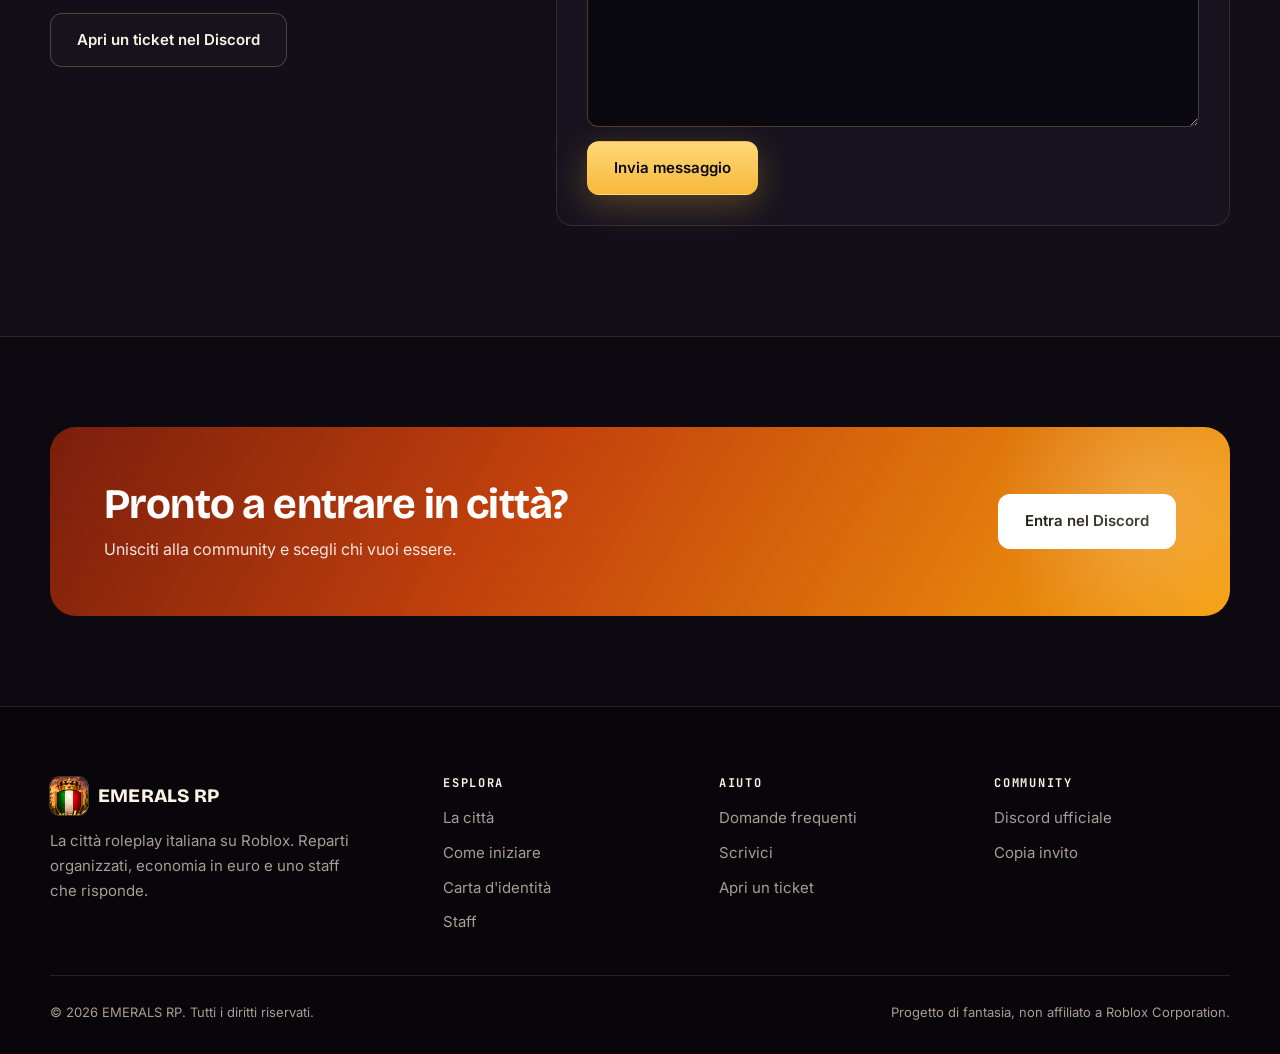
==== commit c697b8da: "Update Discord link in index.html" ====
--- a/public/index.html
+++ b/public/index.html
@@ -36,7 +36,7 @@
       <a href="#contatti">Contatti</a>
     </nav>
     <div class="nav__cta">
-      <a class="btn btn--primary btn--sm" href="https://discord.gg/RyScfryWxt" target="_blank" rel="noopener">Entra nel Discord</a>
+      <a class="btn btn--primary btn--sm" href="https://discord.gg/2DHGYMzRtC" target="_blank" rel="noopener">Entra nel Discord</a>
       <button class="burger" id="burger" aria-label="Apri menu" aria-expanded="false" aria-controls="navLinks"><span></span><span></span></button>
     </div>
   </div>
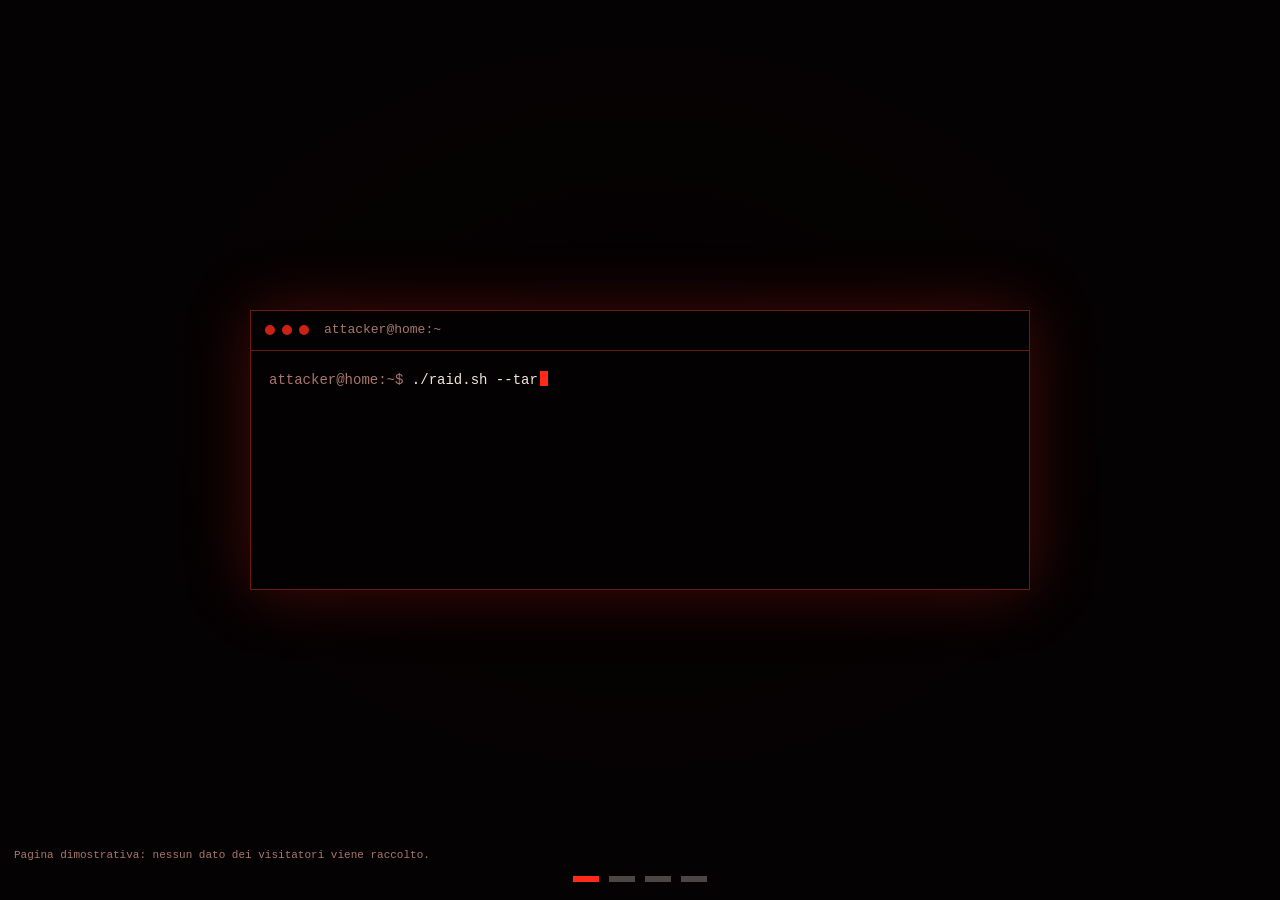
==== commit fbddcbee: "Add files via upload" ====
--- a/public/index.html
+++ b/public/index.html
@@ -1,406 +1,218 @@
 <!DOCTYPE html>
-<html lang="it" data-theme="dark">
+<html lang="it">
 <head>
-<meta charset="utf-8">
+<meta charset="UTF-8">
 <meta name="viewport" content="width=device-width, initial-scale=1">
-<title>EMERALS RP — Community Roleplay italiana su Roblox</title>
-<meta name="description" content="EMERALS RP: la città roleplay italiana su Roblox. Reparti, documenti, economia in euro e staff sempre presente.">
-<meta name="theme-color" content="#0c0a10">
-<meta property="og:type" content="website">
-<meta property="og:title" content="EMERALS RP — Community Roleplay italiana su Roblox">
-<meta property="og:description" content="EMERALS RP: la città roleplay italiana su Roblox. Reparti, documenti, economia in euro e staff sempre presente.">
-<meta property="og:locale" content="it_IT">
-<link rel="icon" type="image/png" href="assets/img/favicon.png">
-<link rel="apple-touch-icon" href="assets/img/apple-touch-icon.png">
-<link rel="preconnect" href="https://fonts.googleapis.com">
-<link rel="preconnect" href="https://fonts.gstatic.com" crossorigin>
-<link href="https://fonts.googleapis.com/css2?family=Bricolage+Grotesque:opsz,wght@12..96,500;12..96,700;12..96,800&family=Inter:wght@400;500;600&family=JetBrains+Mono:wght@400;500&display=swap" rel="stylesheet">
-<link rel="stylesheet" href="assets/css/style.css?v=1794433262">
+<title>OPS – destroyed by RGA</title>
+<meta name="description" content="Red Ghost Army. Hai provato a raidare e a nukkare un server: questa è la conseguenza.">
+<meta name="theme-color" content="#050203">
+<link rel="icon" href="/assets/favicon.png?v=1">
+<style>
+:root{--ink:#050203;--blood:#ff2a1a;--ember:#ff8a3a;--bone:#f1e4dc;--dim:#a8766c;--mono:ui-monospace,"Cascadia Mono","SF Mono",Consolas,"Liberation Mono","Courier New",monospace}
+*{margin:0;padding:0;box-sizing:border-box}
+html,body{height:100%}
+body{background:var(--ink);color:var(--bone);font:16px/1.55 var(--mono);overflow:hidden}
+html:not(.js) body{overflow:auto;height:auto}
+:focus-visible{outline:2px solid var(--ember);outline-offset:3px}
+.sr{position:absolute;width:1px;height:1px;overflow:hidden;clip:rect(0 0 0 0);white-space:nowrap}
+
+/* sfondo: l'immagine RGA resta sempre sotto, il velo si apre solo nella scena "art" */
+.bg{position:fixed;inset:0;background:var(--ink) url(/assets/rga-bg.jpg?v=1) center/cover no-repeat;animation:drift 26s ease-in-out infinite alternate}
+.veil{position:fixed;inset:0;background:radial-gradient(ellipse at 50% 45%,rgba(5,2,3,.58),rgba(5,2,3,.95) 85%);transition:opacity 1.1s ease}
+body[data-scene="art"] .veil{opacity:0}
+.scan{position:fixed;inset:0;pointer-events:none;background:repeating-linear-gradient(to bottom,rgba(0,0,0,0) 0 2px,rgba(0,0,0,.28) 3px);mix-blend-mode:multiply;animation:flick 5s steps(1) infinite}
+@keyframes drift{from{transform:scale(1.03) translate(0,0)}to{transform:scale(1.1) translate(-1.5%,1%)}}
+@keyframes flick{0%,92%,96%{opacity:1}93%{opacity:.55}95%{opacity:.8}}
+
+/* scene */
+.scene{position:fixed;inset:0;display:none;align-items:center;justify-content:center;padding:24px}
+.js .scene.on{display:flex}
+html:not(.js) .scene{position:relative;display:flex;min-height:100vh}
+html:not(.js) .veil{opacity:.9}
+html:not(.js) .art{background:url(/assets/rga-bg.jpg?v=1) center/cover no-repeat;min-height:80vh}
+body.cut .stage{animation:cut .38s steps(2) 1}
+@keyframes cut{0%{transform:translateX(-14px) skewX(6deg);filter:contrast(2) saturate(2)}40%{transform:translateX(10px);clip-path:inset(30% 0 40% 0)}100%{transform:none}}
+
+/* terminale */
+.term{width:min(780px,100%);border:1px solid #6b1b14;background:rgba(5,2,3,.84);box-shadow:0 0 60px rgba(255,42,26,.25)}
+.term header{display:flex;gap:7px;align-items:center;padding:9px 14px;border-bottom:1px solid #6b1b14;color:var(--dim);font-size:13px}
+.term header i{width:10px;height:10px;border-radius:50%;background:var(--blood);opacity:.8}
+.term header span{margin-left:8px}
+.term pre{padding:18px 18px 22px;font:14px/1.7 var(--mono);white-space:pre-wrap;overflow-wrap:anywhere;min-height:17em}
+.ok{color:var(--bone)}.wr{color:var(--ember)}.er{color:var(--blood)}.pr{color:var(--dim)}
+.sys{display:inline-block;margin-top:6px;color:var(--ink);background:var(--blood);padding:2px 10px;font-weight:700;animation:blink .5s steps(1) infinite}
+@keyframes blink{50%{background:var(--bone)}}
+.cur::after{content:"";display:inline-block;width:.6em;height:1.05em;background:var(--blood);vertical-align:-.15em;margin-left:2px;animation:blink2 .7s steps(1) infinite}
+@keyframes blink2{50%{opacity:0}}
+
+/* titolo ASCII */
+.title{text-align:center}
+.ascii{display:inline-block;text-align:left;white-space:pre;font:700 min(15px,calc((100vw - 40px) / 45))/1.02 var(--mono);color:var(--blood);text-shadow:2px 0 rgba(255,138,58,.8),-2px 0 rgba(255,42,26,.7),0 0 22px rgba(255,42,26,.6);animation:jit 2.6s steps(1) infinite}
+.ascii.g{transform:translate(4px,-2px) skewX(-8deg);filter:contrast(1.8)}
+@keyframes jit{0%,88%{transform:none}90%{transform:translate(-3px,1px)}93%{transform:translate(3px,-1px) skewX(3deg)}96%{transform:none}}
+.title p{margin-top:26px;color:var(--bone);font-size:clamp(13px,2.4vw,17px)}
+
+/* messaggio */
+.msg{width:min(860px,100%)}
+.msg h2{font-size:clamp(26px,5.4vw,58px);line-height:1.08;font-weight:800;letter-spacing:-.02em;text-shadow:0 0 30px rgba(255,42,26,.55)}
+.msg h2+h2{color:var(--blood);margin-top:.35em}
+.msg p{margin-top:28px;max-width:34em;font-size:clamp(15px,2.2vw,19px);color:var(--bone)}
+.msg small{display:block;margin-top:20px;color:var(--dim);font-size:14px}
+.js .scene.on .l{animation:in .6s both;animation-delay:var(--d,0s)}
+@keyframes in{from{opacity:0;filter:blur(6px)}to{opacity:1;filter:none}}
+
+.art .tag{position:absolute;left:0;right:0;bottom:7vh;text-align:center;font-size:14px;color:var(--bone);text-shadow:0 0 12px #000,0 0 3px #000}
+
+/* controlli */
+.dots{position:fixed;left:0;right:0;bottom:18px;display:flex;justify-content:center;gap:10px;z-index:5}
+.dots button{width:26px;height:6px;border:0;background:rgba(241,228,220,.3);cursor:pointer}
+.dots button[aria-current="true"]{background:var(--blood)}
+html:not(.js) .dots{display:none}
+.fine{position:fixed;left:14px;bottom:36px;z-index:5;font-size:11px;color:var(--dim);max-width:60vw}
+html:not(.js) .fine{position:static;padding:20px}
+
+@media (max-width:560px){.term pre{font-size:12.5px}.fine{display:none}}
+@media (prefers-reduced-motion:reduce){.bg,.scan,.ascii,.sys,.cur::after{animation:none}.veil{transition:none}}
+</style>
+<script>
+if(!matchMedia("(prefers-reduced-motion: reduce)").matches)document.documentElement.classList.add("js");
+</script>
 </head>
 <body>
-<a class="skip" href="#main">Vai al contenuto</a>
-<div class="progress" id="progress" aria-hidden="true"></div>
-
-<header class="nav" id="nav">
-  <div class="wrap nav__in">
-    <a class="brand" href="#top" aria-label="EMERALS RP — inizio pagina">
-      <img src="assets/img/logo-mark.png" width="38" height="38" class="mark" alt="">
-      <span>EMERALS RP</span>
-    </a>
-    <nav class="nav__links" id="navLinks" aria-label="Principale">
-      <a href="#citta">La città</a>
-      <a href="#iniziare">Come iniziare</a>
-      <a href="#carta">Carta d'identità</a>
-      <a href="#staff">Staff</a>
-      <a href="#faq">FAQ</a>
-      <a href="#contatti">Contatti</a>
-    </nav>
-    <div class="nav__cta">
-      <a class="btn btn--primary btn--sm" href="https://discord.gg/2DHGYMzRtC" target="_blank" rel="noopener">Entra nel Discord</a>
-      <button class="burger" id="burger" aria-label="Apri menu" aria-expanded="false" aria-controls="navLinks"><span></span><span></span></button>
-    </div>
-  </div>
-</header>
-<main id="main">
-
-<!-- ============ HERO ============ -->
-<section class="hero" id="top">
-  <div class="hero__art">
-    <img src="assets/img/hero.png" srcset="assets/img/hero-1024.png 1024w, assets/img/hero.png 1536w" sizes="100vw" width="1536" height="1024" alt="Stemma di EMERALS RP: scudo tricolore con corona e gemma smeraldo, la città italiana al tramonto con volante e elicottero della polizia" fetchpriority="high">
-    <span class="siren" aria-hidden="true"></span>
-  </div>
-  <div class="wrap hero__in">
-    <div class="hero__copy">
-      <p class="chip"><span class="dot dot--live"></span> Città aperta · Roleplay italiano su Roblox</p>
-      <h1>La città che <span class="grad">non dorme</span>.<br>E ti aspetta.</h1>
-      <p class="lead">EMERALS RP è un roleplay organizzato come una vera città: polizia, soccorso, istituzioni, banca e imprese. Regole chiare, documenti veri, staff che risponde.</p>
-      <div class="hero__cta">
-        <a class="btn btn--primary" href="https://discord.gg/RyScfryWxt" target="_blank" rel="noopener">Entra nel Discord
-          <svg width="18" height="18" viewBox="0 0 24 24" fill="none" stroke="currentColor" stroke-width="2" stroke-linecap="round" stroke-linejoin="round"><path d="M5 12h14M13 6l6 6-6 6"/></svg></a>
-        <a class="btn btn--ghost" href="#citta">Esplora la città</a>
-      </div>
-      <dl class="live" id="live">
-        <div><dt>Membri Discord</dt><dd data-stat="members">—</dd></div>
-        <div><dt>Online ora</dt><dd data-stat="online">—</dd></div>
-        <div hidden data-roblox><dt>In gioco</dt><dd data-stat="playing">—</dd></div>
-        <div><dt>Distretti</dt><dd data-count="7">7</dd></div>
-      </dl>
-    </div>
-
-    <aside class="radio" aria-label="Centrale operativa (simulazione)">
-      <div class="radio__bar">
-        <span class="dot dot--live"></span> CENTRALE OPERATIVA
-        <span class="radio__tag">simulazione</span>
-      </div>
-      <ol class="radio__feed" id="feed" aria-live="off"></ol>
-      <div class="radio__foot mono"><span id="clock">--:--:--</span><span>CANALE 1 · ITALIA</span></div>
-    </aside>
-  </div>
-</section>
-
-<!-- ============ VALORI ============ -->
-<section class="band">
-  <div class="wrap band__in">
-    <div class="band__i"><b>Regole uguali per tutti</b><span>Sanzioni con storico e log, anche per lo staff.</span></div>
-    <div class="band__i"><b>Processi digitali</b><span>Ticket, richieste e turni gestiti da un bot dedicato.</span></div>
-    <div class="band__i"><b>Economia in euro</b><span>Portafoglio, conto, bonifici e premio giornaliero.</span></div>
-    <div class="band__i"><b>Staff presente</b><span>Un team con gerarchia chiara e supporto via ticket.</span></div>
-  </div>
-</section>
-
-<!-- ============ CITTÀ / MAPPA ============ -->
-<section class="sec" id="citta">
-  <div class="wrap">
-    <header class="sec__head reveal">
-      <p class="eyebrow">La città</p>
-      <h2>Sette distretti. Una sola città.</h2>
-      <p>Seleziona un distretto sulla mappa per scoprire cosa si fa, come funziona e quali comandi usa lo staff.</p>
-    </header>
-
-    <div class="city reveal">
-      <div class="city__map">
-        <svg viewBox="0 0 760 420" role="group" aria-label="Mappa interattiva della città" id="cityMap">
-          <defs>
-            <pattern id="grid" width="20" height="20" patternUnits="userSpaceOnUse"><path d="M20 0H0V20" fill="none" stroke="currentColor" stroke-opacity=".06"/></pattern>
-          </defs>
-          <rect width="760" height="420" fill="url(#grid)"/>
-          <!-- strade -->
-          <g class="road">
-            <rect x="0" y="180" width="760" height="50"/>
-            <rect x="250" y="0" width="20" height="180"/><rect x="490" y="0" width="20" height="180"/>
-            <rect x="190" y="230" width="20" height="150"/><rect x="370" y="230" width="20" height="150"/><rect x="550" y="230" width="20" height="150"/>
-          </g>
-          <path class="lane" d="M0 205H760"/>
-          <!-- fiume -->
-          <path class="river" d="M0 398C90 382 160 412 260 398S430 382 520 398 680 412 760 394V420H0Z"/>
-          <!-- auto -->
-          <circle r="4" class="car car--a"><animateMotion dur="14s" repeatCount="indefinite" path="M-10 195H770"/></circle>
-          <circle r="4" class="car car--b"><animateMotion dur="19s" repeatCount="indefinite" path="M770 215H-10"/></circle>
-          <circle r="4" class="car car--c"><animateMotion dur="11s" repeatCount="indefinite" path="M260 -10V190"/></circle>
-          <circle r="4" class="car car--a"><animateMotion dur="16s" repeatCount="indefinite" path="M500 190V-10"/></circle>
-
-                    <g class="dist" data-d="polizia" tabindex="0" role="button" aria-label="Polizia" transform="translate(30 30)">
-            <rect class="dist__bg" width="220" height="150" rx="14"/>
-            <g class="dist__bld" aria-hidden="true">
-              <rect x="14" y="77" width="18" height="59" rx="3"/><rect x="40" y="94" width="18" height="42" rx="3"/><rect x="66" y="101" width="18" height="35" rx="3"/><rect x="92" y="112" width="18" height="24" rx="3"/><rect x="118" y="101" width="18" height="35" rx="3"/><rect x="144" y="78" width="18" height="58" rx="3"/><rect x="170" y="105" width="18" height="31" rx="3"/>            </g>
-            <text class="dist__code" x="16" y="30">PD</text>
-            <text class="dist__name" x="16" y="52">Polizia</text>
-          </g>
-                    <g class="dist" data-d="soccorso" tabindex="0" role="button" aria-label="Soccorso" transform="translate(270 30)">
-            <rect class="dist__bg" width="220" height="150" rx="14"/>
-            <g class="dist__bld" aria-hidden="true">
-              <rect x="14" y="85" width="18" height="51" rx="3"/><rect x="40" y="100" width="18" height="36" rx="3"/><rect x="66" y="104" width="18" height="32" rx="3"/><rect x="92" y="76" width="18" height="60" rx="3"/><rect x="118" y="96" width="18" height="40" rx="3"/><rect x="144" y="81" width="18" height="55" rx="3"/><rect x="170" y="104" width="18" height="32" rx="3"/>            </g>
-            <text class="dist__code" x="16" y="30">SS</text>
-            <text class="dist__name" x="16" y="52">Soccorso</text>
-          </g>
-                    <g class="dist" data-d="istituzioni" tabindex="0" role="button" aria-label="Istituzioni" transform="translate(510 30)">
-            <rect class="dist__bg" width="220" height="150" rx="14"/>
-            <g class="dist__bld" aria-hidden="true">
-              <rect x="14" y="82" width="18" height="54" rx="3"/><rect x="40" y="79" width="18" height="57" rx="3"/><rect x="66" y="91" width="18" height="45" rx="3"/><rect x="92" y="99" width="18" height="37" rx="3"/><rect x="118" y="102" width="18" height="34" rx="3"/><rect x="144" y="94" width="18" height="42" rx="3"/><rect x="170" y="81" width="18" height="55" rx="3"/>            </g>
-            <text class="dist__code" x="16" y="30">IS</text>
-            <text class="dist__name" x="16" y="52">Istituzioni</text>
-          </g>
-                    <g class="dist" data-d="imprese" tabindex="0" role="button" aria-label="Attività" transform="translate(30 230)">
-            <rect class="dist__bg" width="160" height="150" rx="14"/>
-            <g class="dist__bld" aria-hidden="true">
-              <rect x="14" y="83" width="18" height="53" rx="3"/><rect x="40" y="84" width="18" height="52" rx="3"/><rect x="66" y="75" width="18" height="61" rx="3"/><rect x="92" y="109" width="18" height="27" rx="3"/><rect x="118" y="90" width="18" height="46" rx="3"/>            </g>
-            <text class="dist__code" x="16" y="30">AT</text>
-            <text class="dist__name" x="16" y="52">Attività</text>
-          </g>
-                    <g class="dist" data-d="banca" tabindex="0" role="button" aria-label="Banca" transform="translate(210 230)">
-            <rect class="dist__bg" width="160" height="150" rx="14"/>
-            <g class="dist__bld" aria-hidden="true">
-              <rect x="14" y="105" width="18" height="31" rx="3"/><rect x="40" y="75" width="18" height="61" rx="3"/><rect x="66" y="98" width="18" height="38" rx="3"/><rect x="92" y="78" width="18" height="58" rx="3"/><rect x="118" y="80" width="18" height="56" rx="3"/>            </g>
-            <text class="dist__code" x="16" y="30">BK</text>
-            <text class="dist__name" x="16" y="52">Banca</text>
-          </g>
-                    <g class="dist" data-d="supporto" tabindex="0" role="button" aria-label="Supporto" transform="translate(390 230)">
-            <rect class="dist__bg" width="160" height="150" rx="14"/>
-            <g class="dist__bld" aria-hidden="true">
-              <rect x="14" y="91" width="18" height="45" rx="3"/><rect x="40" y="109" width="18" height="27" rx="3"/><rect x="66" y="95" width="18" height="41" rx="3"/><rect x="92" y="86" width="18" height="50" rx="3"/><rect x="118" y="76" width="18" height="60" rx="3"/>            </g>
-            <text class="dist__code" x="16" y="30">CS</text>
-            <text class="dist__name" x="16" y="52">Supporto</text>
-          </g>
-                    <g class="dist" data-d="moderazione" tabindex="0" role="button" aria-label="Moderazione" transform="translate(570 230)">
-            <rect class="dist__bg" width="160" height="150" rx="14"/>
-            <g class="dist__bld" aria-hidden="true">
-              <rect x="14" y="87" width="18" height="49" rx="3"/><rect x="40" y="93" width="18" height="43" rx="3"/><rect x="66" y="85" width="18" height="51" rx="3"/><rect x="92" y="83" width="18" height="53" rx="3"/><rect x="118" y="94" width="18" height="42" rx="3"/>            </g>
-            <text class="dist__code" x="16" y="30">MD</text>
-            <text class="dist__name" x="16" y="52">Moderazione</text>
-          </g>
-                  </svg>
-        <p class="city__hint mono"><span class="dot"></span> Clicca o usa Tab + Invio sui distretti</p>
-      </div>
-
-      <article class="panel" id="panel" aria-live="polite">
-        <div class="panel__top">
-          <span class="panel__ico" id="pIcon"></span>
-          <div><p class="mono panel__tag" id="pTag"></p><h3 id="pName"></h3></div>
-        </div>
-        <p class="panel__txt" id="pText"></p>
-        <ul class="panel__list" id="pPoints"></ul>
-        <p class="panel__cmdt mono">Comandi del bot</p>
-        <div class="panel__cmds" id="pCmds"></div>
-      </article>
-    </div>
-  </div>
-</section>
-
-<!-- ============ COME INIZIARE ============ -->
-<section class="sec sec--alt" id="iniziare">
-  <div class="wrap">
-    <header class="sec__head reveal">
-      <p class="eyebrow">Il percorso</p>
-      <h2>Da nuovo arrivato a cittadino in quattro passi.</h2>
-    </header>
-    <ol class="path">
-            <li class="path__i reveal">
-        <span class="path__n">01</span>
-        <h3>Entra nel Discord</h3>
-        <p>Unisciti al server ufficiale e leggi il regolamento prima di tutto.</p>
-      </li>
-            <li class="path__i reveal">
-        <span class="path__n">02</span>
-        <h3>Collega Roblox</h3>
-        <p>Con /registra colleghi il tuo account Roblox al profilo Discord.</p>
-      </li>
-            <li class="path__i reveal">
-        <span class="path__n">03</span>
-        <h3>Ottieni i documenti</h3>
-        <p>Cittadinanza, patente e porto d&#039;armi: li chiedi con un modulo e li ritiri dallo staff.</p>
-      </li>
-            <li class="path__i reveal">
-        <span class="path__n">04</span>
-        <h3>Scegli il tuo ruolo</h3>
-        <p>Lavora in un reparto, apri un&#039;attività o vivi la città da cittadino.</p>
-      </li>
-          </ol>
-    <div class="center reveal"><a class="btn btn--primary" href="https://discord.gg/RyScfryWxt" target="_blank" rel="noopener">Inizia dal Discord</a></div>
-  </div>
-</section>
-
-<!-- ============ CARTA D'IDENTITÀ ============ -->
-<section class="sec" id="carta">
-  <div class="wrap idc">
-    <div class="idc__copy reveal">
-      <p class="eyebrow">Anteprima</p>
-      <h2>Crea la tua carta d'identità RP.</h2>
-      <p>Prova il tuo personaggio prima ancora di entrare. Inserisci i dati, guarda la carta prendere forma e scaricala. Poi, nel Discord, usi gli stessi dati per la richiesta di cittadinanza.</p>
-      <form class="form idc__form" id="idForm" autocomplete="off">
-        <label>Nome RP<input name="nome" maxlength="18" value="Marco" required></label>
-        <label>Cognome RP<input name="cognome" maxlength="18" value="Rossi" required></label>
-        <label>Data di nascita<input name="nascita" type="date" value="1998-05-14" required></label>
-        <label>Nazione<input name="nazione" maxlength="20" value="Italia" required></label>
-        <label class="full">Username Roblox<input name="roblox" maxlength="20" value="MarcoRossi_RP" required></label>
-      </form>
-      <div class="idc__btns">
-        <button class="btn btn--primary" type="button" id="idDownload">Scarica la carta (PNG)</button>
-        <button class="btn btn--ghost" type="button" id="idCopy">Copia i dati per la richiesta</button>
-      </div>
-      <p class="fine">Documento di fantasia, valido solo all'interno del roleplay. Nessun dato viene inviato o salvato: tutto resta sul tuo dispositivo.</p>
-    </div>
-    <div class="idc__view reveal">
-      <canvas id="idCanvas" width="856" height="540" aria-label="Anteprima della carta d'identità RP"></canvas>
-    </div>
-  </div>
-</section>
-
-<!-- ============ STAFF ============ -->
-<section class="sec sec--alt" id="staff">
-  <div class="wrap">
-    <header class="sec__head reveal">
-      <p class="eyebrow">Chi gestisce la città</p>
-      <h2>Una gerarchia chiara, dall'alto al basso.</h2>
-      <p>Ogni grado ha compiti e responsabilità definiti. Le promozioni e le retrocessioni vengono annunciate e registrate.</p>
-    </header>
-    <div class="ranks">
-            <div class="rank reveal" style="--w: 100%">
-        <p class="rank__g mono">Direzione</p>
-        <div class="rank__r">
-          <span>Fondatore del Progetto</span><span>Fondatore Generale</span><span>Founder</span><span>Co-Founder</span><span>CEO</span><span>CO-CEO</span>        </div>
-      </div>
-            <div class="rank reveal" style="--w: 91%">
-        <p class="rank__g mono">Gestione</p>
-        <div class="rank__r">
-          <span>Community Manager</span><span>Coordinatore Staff</span>        </div>
-      </div>
-            <div class="rank reveal" style="--w: 82%">
-        <p class="rank__g mono">Moderazione</p>
-        <div class="rank__r">
-          <span>Capo Moderazione</span><span>Major Moderatore</span><span>Senior Moderatore</span><span>Moderatore Junior</span>        </div>
-      </div>
-            <div class="rank reveal" style="--w: 73%">
-        <p class="rank__g mono">Supervisione</p>
-        <div class="rank__r">
-          <span>Head Supervisore</span><span>Senior Supervisore</span><span>Junior Supervisore</span>        </div>
-      </div>
-            <div class="rank reveal" style="--w: 64%">
-        <p class="rank__g mono">Supporto</p>
-        <div class="rank__r">
-          <span>Head Helper</span><span>Major Helper</span><span>Senior Helper</span><span>Helper</span>        </div>
-      </div>
-          </div>
-  </div>
-</section>
-
-<!-- ============ FAQ ============ -->
-<section class="sec" id="faq">
-  <div class="wrap wrap--narrow">
-    <header class="sec__head reveal">
-      <p class="eyebrow">FAQ</p>
-      <h2>Le domande che ci fanno più spesso.</h2>
-    </header>
-    <div class="faq reveal">
-            <details>
-        <summary>È gratis?</summary>
-        <p>Sì. Entrare nella community e giocare non costa nulla.</p>
-      </details>
-            <details>
-        <summary>Serve un account Roblox?</summary>
-        <p>Sì, ti serve un account Roblox. Dopo l&#039;ingresso nel Discord lo colleghi al tuo profilo con il comando /registra.</p>
-      </details>
-            <details>
-        <summary>Come ottengo cittadinanza, patente e porto d&#039;armi?</summary>
-        <p>Dal Discord compili il modulo di richiesta. Lo staff lo revisiona e, se approvato, il ruolo ti viene assegnato automaticamente.</p>
-      </details>
-            <details>
-        <summary>Come funziona l&#039;economia?</summary>
-        <p>Hai un portafoglio e un conto in euro: puoi depositare, prelevare, fare bonifici, riscuotere il premio giornaliero e salire di livello.</p>
-      </details>
-            <details>
-        <summary>Come entro nello staff o in un reparto?</summary>
-        <p>Controlla gli annunci nel Discord: le candidature si aprono quando servono nuove persone. Intanto, partecipa e fatti conoscere.</p>
-      </details>
-            <details>
-        <summary>Ho un problema o voglio segnalare qualcuno.</summary>
-        <p>Apri un ticket dal pannello nel Discord. Lo staff lo prende in carico e ti aggiorna nel ticket stesso.</p>
-      </details>
-          </div>
-  </div>
-</section>
-
-<!-- ============ CONTATTI ============ -->
-<section class="sec sec--alt" id="contatti">
-  <div class="wrap contact">
-    <div class="contact__copy reveal">
-      <p class="eyebrow">Contatti</p>
-      <h2>Hai una domanda o una proposta?</h2>
-      <p>Per assistenza immediata il canale migliore è un ticket nel Discord. Per partnership, candidature e informazioni puoi scriverci anche da qui.</p>
-      <a class="btn btn--ghost" href="https://discord.gg/RyScfryWxt" target="_blank" rel="noopener">Apri un ticket nel Discord</a>
-    </div>
-    <form class="form contact__form reveal" id="contactForm" novalidate>
-            <input class="hp" type="text" name="website" tabindex="-1" autocomplete="off" aria-hidden="true">
-      <label>Nome<input name="name" maxlength="40" required></label>
-      <label>Username Discord<input name="discord" maxlength="40" required placeholder="es. utente"></label>
-      <label class="full">Argomento
-        <select name="topic" required>
-          <option value="info">Informazioni</option>
-          <option value="partnership">Partnership</option>
-          <option value="staff">Candidatura staff</option>
-          <option value="altro">Altro</option>
-        </select>
-      </label>
-      <label class="full">Messaggio<textarea name="message" rows="5" maxlength="1000" required></textarea></label>
-      <div class="full form__foot">
-        <button class="btn btn--primary" type="submit" id="cSend">Invia messaggio</button>
-        <p class="form__msg" id="cMsg" role="status"></p>
-      </div>
-    </form>
-  </div>
-</section>
-
-<!-- ============ CTA ============ -->
-<section class="cta">
-  <div class="wrap cta__in reveal">
-    <div>
-      <h2>Pronto a entrare in città?</h2>
-      <p>Unisciti alla community e scegli chi vuoi essere.</p>
-    </div>
-    <a class="btn btn--light" href="https://discord.gg/RyScfryWxt" target="_blank" rel="noopener">Entra nel Discord</a>
-  </div>
-</section>
-
+<div class="bg" aria-hidden="true"></div>
+<div class="veil" aria-hidden="true"></div>
+<div class="scan" aria-hidden="true"></div>
+
+<main class="stage" id="stage">
+<h1 class="sr">OPS – destroyed by RGA</h1>
+
+<section class="scene" id="s-term" data-ms="10500" aria-label="Terminale compromesso">
+ <div class="term">
+  <header><i></i><i></i><i></i><span>attacker@home:~</span></header>
+  <pre id="termout"><span class="pr">attacker@home:~$</span> ./raid.sh --target server --nuke
+<span class="pr">[ .. ]</span> apertura del canale verso il server
+<span class="ok">[ ok ]</span> comandi inviati
+<span class="wr">[ !! ]</span> contromisure RGA rilevate
+<span class="wr">[ !! ]</span> permessi revocati
+<span class="er">[ xx ]</span> raid annullato
+<span class="er">[ xx ]</span> nuke annullato
+<span class="er">[ xx ]</span> il tuo terminale è stato compromesso
+<span class="sys">SYSTEM COMPROMISED</span></pre>
+ </div>
+</section>
+
+<section class="scene title" id="s-title" data-ms="7000" aria-label="Ops, destroyed by RGA">
+ <div>
+<pre class="ascii" id="ascii" role="img" aria-label="OPS – destroyed by RGA"> ██████╗ ██████╗ ███████╗
+██╔═══██╗██╔══██╗██╔════╝
+██║   ██║██████╔╝███████╗
+██║   ██║██╔═══╝ ╚════██║
+╚██████╔╝██║     ███████║
+ ╚═════╝ ╚═╝     ╚══════╝
+
+
+██████╗ ███████╗███████╗████████╗██████╗  ██████╗ ██╗   ██╗███████╗██████╗
+██╔══██╗██╔════╝██╔════╝╚══██╔══╝██╔══██╗██╔═══██╗╚██╗ ██╔╝██╔════╝██╔══██╗
+██║  ██║█████╗  ███████╗   ██║   ██████╔╝██║   ██║ ╚████╔╝ █████╗  ██║  ██║
+██║  ██║██╔══╝  ╚════██║   ██║   ██╔══██╗██║   ██║  ╚██╔╝  ██╔══╝  ██║  ██║
+██████╔╝███████╗███████║   ██║   ██║  ██║╚██████╔╝   ██║   ███████╗██████╔╝
+╚═════╝ ╚══════╝╚══════╝   ╚═╝   ╚═╝  ╚═╝ ╚═════╝    ╚═╝   ╚══════╝╚═════╝
+
+
+██████╗ ██╗   ██╗    ██████╗  ██████╗  █████╗
+██╔══██╗╚██╗ ██╔╝    ██╔══██╗██╔════╝ ██╔══██╗
+██████╔╝ ╚████╔╝     ██████╔╝██║  ███╗███████║
+██╔══██╗  ╚██╔╝      ██╔══██╗██║   ██║██╔══██║
+██████╔╝   ██║       ██║  ██║╚██████╔╝██║  ██║
+╚═════╝    ╚═╝       ╚═╝  ╚═╝ ╚═════╝ ╚═╝  ╚═╝
+</pre>
+  <p>il tuo accesso non esiste più.</p>
+ </div>
+</section>
+
+<section class="scene msg-wrap" id="s-msg" data-ms="10000">
+ <div class="msg">
+  <h2 class="l" style="--d:.1s">Hai provato a raidare e a nukkare un server.</h2>
+  <h2 class="l" style="--d:1.1s">Questa è la conseguenza.</h2>
+  <p class="l" style="--d:2.4s">Il tentativo è stato registrato. Il server è ancora in piedi. Il tuo attacco no.</p>
+  <small class="l" style="--d:3.4s">Red Ghost Army non dimentica.</small>
+ </div>
+</section>
+
+<section class="scene art" id="s-art" data-ms="4800" aria-label="Red Ghost Army">
+ <p class="tag">Red Ghost Army</p>
+</section>
 </main>
-<footer class="foot">
-  <div class="wrap">
-    <div class="foot__grid">
-      <div>
-        <a class="brand" href="#top"><img src="assets/img/logo-mark.png" width="38" height="38" class="mark" alt=""><span>EMERALS RP</span></a>
-        <p class="foot__txt">La città roleplay italiana su Roblox. Reparti organizzati, economia in euro e uno staff che risponde.</p>
-      </div>
-      <div>
-        <h4>Esplora</h4>
-        <ul>
-          <li><a href="#citta">La città</a></li>
-          <li><a href="#iniziare">Come iniziare</a></li>
-          <li><a href="#carta">Carta d'identità</a></li>
-          <li><a href="#staff">Staff</a></li>
-        </ul>
-      </div>
-      <div>
-        <h4>Aiuto</h4>
-        <ul>
-          <li><a href="#faq">Domande frequenti</a></li>
-          <li><a href="#contatti">Scrivici</a></li>
-          <li><a href="https://discord.gg/RyScfryWxt" target="_blank" rel="noopener">Apri un ticket</a></li>
-        </ul>
-      </div>
-      <div>
-        <h4>Community</h4>
-        <ul>
-          <li><a href="https://discord.gg/RyScfryWxt" target="_blank" rel="noopener">Discord ufficiale</a></li>
-          <li><button class="linklike" type="button" id="copyInvite" data-copy="https://discord.gg/RyScfryWxt">Copia invito</button></li>
-        </ul>
-      </div>
-    </div>
-    <div class="foot__bot">
-      <span>© 2026 EMERALS RP. Tutti i diritti riservati.</span>
-      <span>Progetto di fantasia, non affiliato a Roblox Corporation.</span>
-    </div>
-  </div>
-</footer>
-<div class="toast" id="toast" role="status" aria-live="polite"></div>
-<script>window.EMERALS = {"districts":{"polizia":{"name":"Polizia","code":"PD","icon":"shield","tag":"Ordine pubblico","text":"Pattuglie, controlli e interventi sul territorio. Ogni arresto e ogni multa vengono registrati e finiscono nello storico del cittadino.","points":["Arresti e multe registrati con un comando","Statistiche per singolo agente","Registro consultabile dallo staff"],"cmds":["/arresto","/multa","/registro_arresti"]},"soccorso":{"name":"Soccorso","code":"SS","icon":"cross","tag":"SSU · SSD","text":"Turni di servizio online e offline con pannelli dedicati: la città sa sempre chi è operativo e chi no.","points":["Pannelli SSU/SSD con stato in tempo reale","Elenco operatori attualmente in servizio","Annunci di apertura e chiusura sessione"],"cmds":["/ssu_online","/ssd_online"]},"istituzioni":{"name":"Istituzioni","code":"IS","icon":"landmark","tag":"Documenti","text":"Cittadinanza, patente e porto d'armi: richiedi tutto da un modulo, lo staff revisiona e i ruoli vengono assegnati automaticamente.","points":["Tre tipi di richiesta con modulo guidato","Revisione dello staff con esito tracciato","Ruolo assegnato in automatico all'approvazione"],"cmds":["/registra","/profilo","/richieste_aperte"]},"imprese":{"name":"Attività","code":"AT","icon":"briefcase","tag":"Imprese","text":"Apri la tua attività e fai crescere un'impresa nella città, con richieste dedicate e supporto dello staff.","points":["Richiesta di fondazione dedicata","Gestione e approvazione dallo staff","Partnership con altre community"],"cmds":["/partnership","/partnership_lista"]},"banca":{"name":"Banca","code":"BK","icon":"coins","tag":"Economia in euro","text":"Portafoglio, conto corrente, bonifici e premio giornaliero. Un'economia vera, con livelli ed esperienza.","points":["Contanti e conto separati","Bonifici tra cittadini","Premio giornaliero, livelli e classifica"],"cmds":["/conto","/bonifico","/daily"]},"supporto":{"name":"Supporto","code":"CS","icon":"headset","tag":"Ticket","text":"Il centro assistenza della città: apri un ticket, vieni preso in carico da un membro dello staff e segui la risoluzione.","points":["Pannello ticket con categorie","Presa in carico tracciata","Statistiche per singolo staff"],"cmds":["/ticket_pannello","/ticket_stats"]},"moderazione":{"name":"Moderazione","code":"MD","icon":"scale","tag":"Regole & sanzioni","text":"Avvisi con escalation, silenziamenti, ban e storico completo. Le regole valgono per tutti, nello stesso modo.","points":["Avvertimenti con escalation automatica","Log di ogni azione rilevante","Sanzioni anche per lo staff"],"cmds":["/warn","/mute","/warnings"]}},"discord":"https://discord.gg/RyScfryWxt","robloxPlace":"","api":{"stats":"api/stats","contact":"api/contact"}};</script>
-<script src="assets/js/main.js?v=1794433236" defer></script>
+
+<nav class="dots" id="dots" aria-label="Scene"></nav>
+<p class="fine">Pagina dimostrativa: nessun dato dei visitatori viene raccolto.</p>
+
+<script>
+(function(){
+ if(!document.documentElement.classList.contains("js"))return;
+ var scenes=[].slice.call(document.querySelectorAll(".scene")),dots=document.getElementById("dots"),
+     out=document.getElementById("termout"),asc=document.getElementById("ascii"),
+     cur=-1,timer,tok=0,paused=false,orig=asc.textContent;
+ var LINES=[
+  ['pr','attacker@home:~$ '],['','./raid.sh --target server --nuke\n'],
+  ['pr','[ .. ] '],['','apertura del canale verso il server\n'],
+  ['ok','[ ok ] '],['','comandi inviati\n'],
+  ['wr','[ !! ] '],['','contromisure RGA rilevate\n'],
+  ['wr','[ !! ] '],['','permessi revocati\n'],
+  ['er','[ xx ] '],['','raid annullato\n'],
+  ['er','[ xx ] '],['','nuke annullato\n'],
+  ['er','[ xx ] '],['','il tuo terminale è stato compromesso\n']
+ ];
+ var sleep=function(ms){return new Promise(function(r){setTimeout(r,ms)})};
+ async function typeTerm(my){
+  out.innerHTML="";
+  var c=document.createElement("span");c.className="cur";out.appendChild(c);
+  for(var i=0;i<LINES.length;i++){
+   var s=document.createElement("span");if(LINES[i][0])s.className=LINES[i][0];out.insertBefore(s,c);
+   var t=LINES[i][1],fast=LINES[i][0]!==""&&LINES[i][0]!=="pr"||LINES[i][0]==="pr"&&i>1;
+   for(var k=0;k<t.length;k++){
+    if(my!==tok)return;
+    s.textContent+=t[k];
+    await sleep(fast?4:(i===1?38:16)+Math.random()*14);
+   }
+   if(LINES[i][1].slice(-1)==="\n")await sleep(i<2?420:240);
+  }
+  if(my!==tok)return;
+  var b=document.createElement("span");b.className="sys";b.textContent="SYSTEM COMPROMISED";
+  out.insertBefore(b,c);c.remove();
+ }
+ // scritta ASCII: ogni tanto alcuni caratteri si corrompono e poi tornano a posto
+ var NOISE="▒░▓█#@%&?/\\";
+ setInterval(function(){
+  if(paused||cur!==1||Math.random()<.45)return;
+  var a=orig.split(""),n=Math.ceil(a.length*.03);
+  for(var i=0;i<n;i++){var p=Math.floor(Math.random()*a.length);if(a[p]!==" "&&a[p]!=="\n")a[p]=NOISE[Math.floor(Math.random()*NOISE.length)];}
+  asc.textContent=a.join("");asc.classList.add("g");
+  setTimeout(function(){asc.textContent=orig;asc.classList.remove("g")},110);
+ },700);
+ scenes.forEach(function(s,i){
+  var b=document.createElement("button");b.type="button";b.setAttribute("aria-label","Scena "+(i+1));
+  b.onclick=function(e){e.stopPropagation();show(i)};dots.appendChild(b);
+ });
+ function show(n){
+  clearTimeout(timer);tok++;
+  cur=(n+scenes.length)%scenes.length;
+  scenes.forEach(function(s,i){s.classList.toggle("on",i===cur)});
+  [].forEach.call(dots.children,function(b,i){b.setAttribute("aria-current",i===cur)});
+  document.body.dataset.scene=scenes[cur].id.slice(2);
+  document.body.classList.remove("cut");void document.body.offsetWidth;document.body.classList.add("cut");
+  if(cur===0)typeTerm(tok);
+  timer=setTimeout(function(){show(cur+1)},+scenes[cur].dataset.ms);
+ }
+ document.getElementById("stage").addEventListener("click",function(){show(cur+1)});
+ document.addEventListener("keydown",function(e){
+  if(e.key==="ArrowRight"||e.key===" ")show(cur+1);else if(e.key==="ArrowLeft")show(cur-1);
+ });
+ document.addEventListener("visibilitychange",function(){
+  paused=document.hidden;if(paused)clearTimeout(timer);else show(cur);
+ });
+ show(0);
+})();
+</script>
 </body>
 </html>
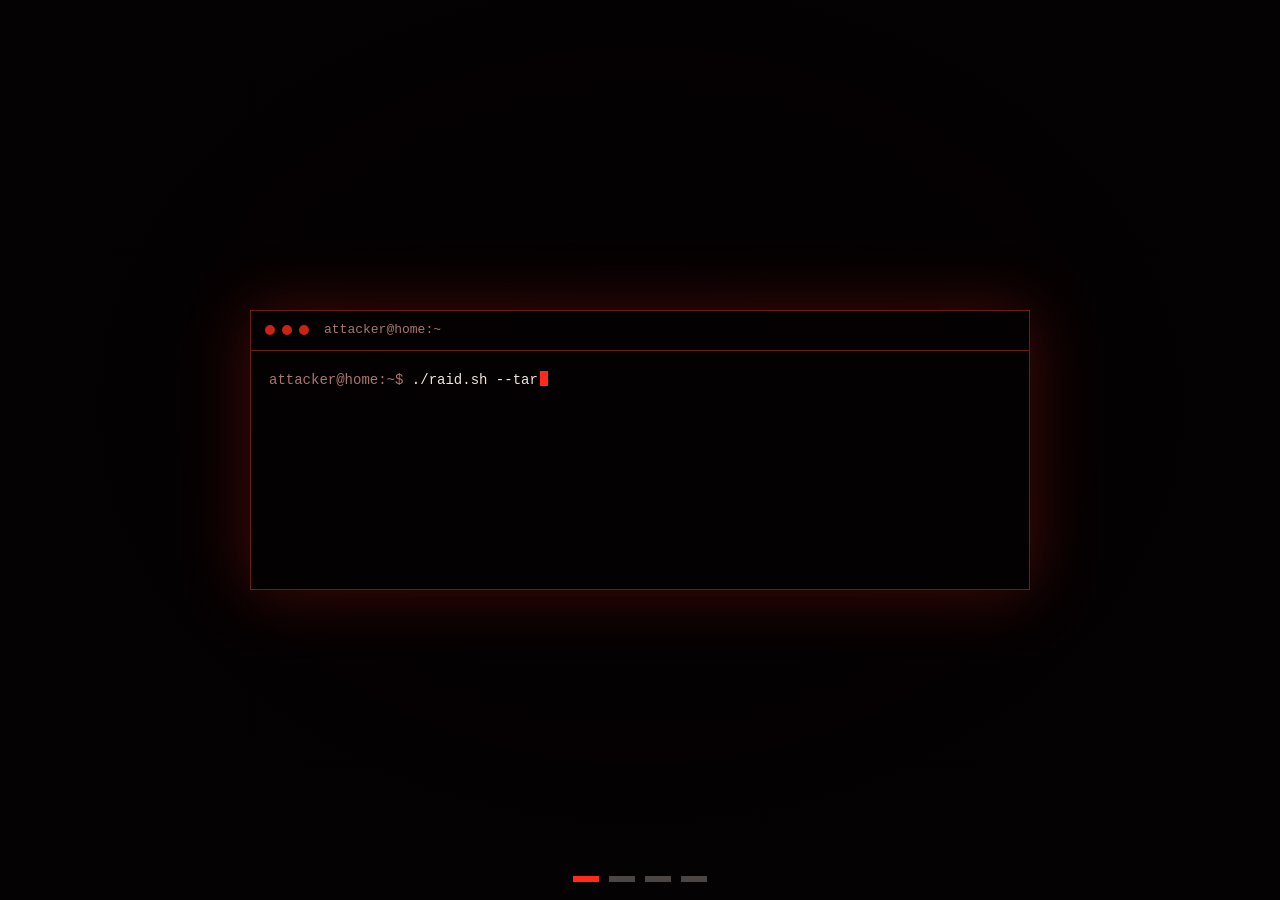
==== commit 41669fcf: "Add files via upload" ====
--- a/public/index.html
+++ b/public/index.html
@@ -68,10 +68,8 @@
 .dots button{width:26px;height:6px;border:0;background:rgba(241,228,220,.3);cursor:pointer}
 .dots button[aria-current="true"]{background:var(--blood)}
 html:not(.js) .dots{display:none}
-.fine{position:fixed;left:14px;bottom:36px;z-index:5;font-size:11px;color:var(--dim);max-width:60vw}
-html:not(.js) .fine{position:static;padding:20px}
-
-@media (max-width:560px){.term pre{font-size:12.5px}.fine{display:none}}
+
+@media (max-width:560px){.term pre{font-size:12.5px}}
 @media (prefers-reduced-motion:reduce){.bg,.scan,.ascii,.sys,.cur::after{animation:none}.veil{transition:none}}
 </style>
 <script>
@@ -145,7 +143,6 @@
 </main>
 
 <nav class="dots" id="dots" aria-label="Scene"></nav>
-<p class="fine">Pagina dimostrativa: nessun dato dei visitatori viene raccolto.</p>
 
 <script>
 (function(){
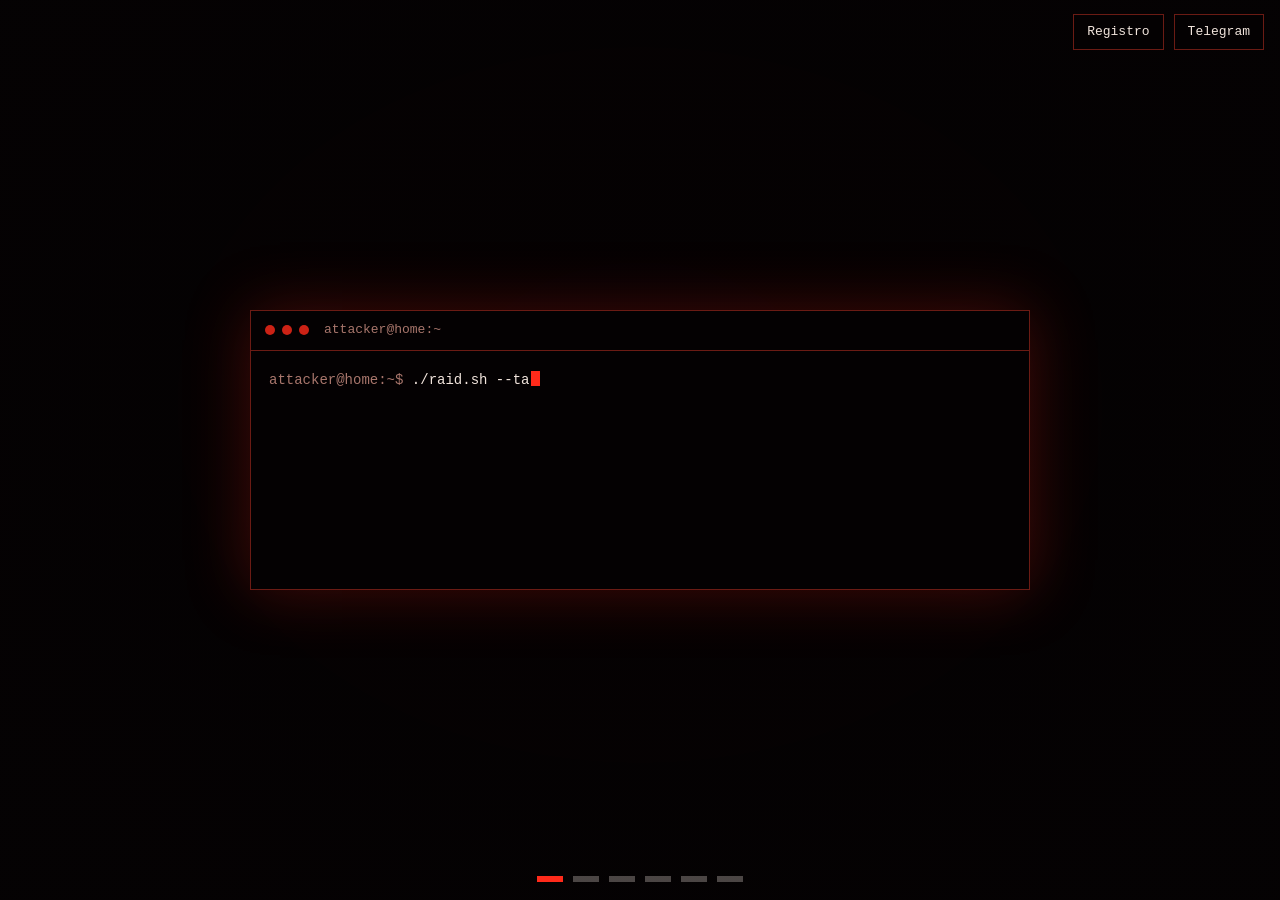
==== commit d7daf7a9: "Add files via upload" ====
--- a/public/index.html
+++ b/public/index.html
@@ -6,7 +6,7 @@
 <title>OPS – destroyed by RGA</title>
 <meta name="description" content="Red Ghost Army. Hai provato a raidare e a nukkare un server: questa è la conseguenza.">
 <meta name="theme-color" content="#050203">
-<link rel="icon" href="/assets/favicon.png?v=1">
+<link rel="icon" href="/assets/favicon.png?v=2">
 <style>
 :root{--ink:#050203;--blood:#ff2a1a;--ember:#ff8a3a;--bone:#f1e4dc;--dim:#a8766c;--mono:ui-monospace,"Cascadia Mono","SF Mono",Consolas,"Liberation Mono","Courier New",monospace}
 *{margin:0;padding:0;box-sizing:border-box}
@@ -69,8 +69,21 @@
 .dots button[aria-current="true"]{background:var(--blood)}
 html:not(.js) .dots{display:none}
 
+.nav{position:fixed;top:14px;right:16px;z-index:6;display:flex;gap:10px;font-size:13px}
+.nav a{color:var(--bone);text-decoration:none;border:1px solid #6b1b14;background:rgba(5,2,3,.72);padding:7px 13px;transition:background .2s,color .2s}
+.nav a:hover{background:var(--blood);border-color:var(--blood);color:var(--ink)}
+.warn{text-align:center;max-width:920px}
+.warn h2{font-size:clamp(32px,8vw,92px);line-height:1;font-weight:800;letter-spacing:-.03em;text-shadow:0 0 34px rgba(255,42,26,.6)}
+.warn h2 span{display:block;color:var(--blood);margin-top:.12em}
+.warn p{margin-top:30px;font-size:clamp(15px,2.4vw,21px);color:var(--bone)}
+.logo-wrap{text-align:center}
+.logo{display:block;margin:0 auto;width:min(44vh,76vw);aspect-ratio:1;border-radius:50%;mix-blend-mode:screen;animation:pulse 3.4s ease-in-out infinite}
+@keyframes pulse{0%,100%{transform:scale(1);filter:brightness(1) drop-shadow(0 0 20px rgba(255,42,26,.5))}50%{transform:scale(1.04);filter:brightness(1.3) drop-shadow(0 0 46px rgba(255,42,26,.9))}}
+.tg{display:inline-flex;align-items:center;gap:10px;margin-top:26px;padding:14px 24px;border:2px solid var(--blood);background:rgba(5,2,3,.78);color:var(--bone);text-decoration:none;font-weight:700;box-shadow:0 0 30px rgba(255,42,26,.4);transition:background .2s,color .2s}
+.tg:hover,.tg:focus-visible{background:var(--blood);color:var(--ink)}
+.tg svg{width:20px;height:20px;fill:currentColor}
 @media (max-width:560px){.term pre{font-size:12.5px}}
-@media (prefers-reduced-motion:reduce){.bg,.scan,.ascii,.sys,.cur::after{animation:none}.veil{transition:none}}
+@media (prefers-reduced-motion:reduce){.bg,.scan,.ascii,.sys,.cur::after,.logo{animation:none}.veil{transition:none}}
 </style>
 <script>
 if(!matchMedia("(prefers-reduced-motion: reduce)").matches)document.documentElement.classList.add("js");
@@ -80,6 +93,8 @@
 <div class="bg" aria-hidden="true"></div>
 <div class="veil" aria-hidden="true"></div>
 <div class="scan" aria-hidden="true"></div>
+
+<nav class="nav" aria-label="Collegamenti"><a href="/registro">Registro</a><a href="https://t.me/RedGhostArmyV4" target="_blank" rel="noopener">Telegram</a></nav>
 
 <main class="stage" id="stage">
 <h1 class="sr">OPS – destroyed by RGA</h1>
@@ -134,6 +149,21 @@
   <h2 class="l" style="--d:1.1s">Questa è la conseguenza.</h2>
   <p class="l" style="--d:2.4s">Il tentativo è stato registrato. Il server è ancora in piedi. Il tuo attacco no.</p>
   <small class="l" style="--d:3.4s">Red Ghost Army non dimentica.</small>
+ </div>
+</section>
+
+<section class="scene warn-wrap" id="s-warn" data-ms="7500" aria-label="Avviso">
+ <div class="warn">
+  <h2 class="l" style="--d:.1s">Tutto viene registrato.</h2>
+  <h2 class="l" style="--d:1.3s"><span>Tutto viene ricordato.</span></h2>
+  <p class="l" style="--d:2.7s">Ciò che fai nei nostri server non sparisce. Devi solo stare attento.</p>
+ </div>
+</section>
+
+<section class="scene logo-wrap" id="s-logo" data-ms="9000" aria-label="Red Ghost Army">
+ <div>
+  <img class="logo" src="/assets/rga-logo.jpg?v=1" width="900" height="900" alt="Logo Red Ghost Army">
+  <a class="tg" href="https://t.me/RedGhostArmyV4" target="_blank" rel="noopener"><svg viewBox="0 0 24 24" aria-hidden="true"><path d="M21.9 3.3 2.7 10.8c-1 .4-1 1.3-.2 1.6l4.9 1.5 1.9 5.8c.2.6.8.7 1.2.3l2.7-2.5 4.9 3.6c.8.5 1.5.2 1.7-.8l3.2-15.4c.3-1.1-.4-1.7-1.3-1.2zM8.6 13.2l9.6-6-7.7 7.2-.3 3.4z"/></svg>Canale Telegram</a>
  </div>
 </section>
 
@@ -201,7 +231,10 @@
   if(cur===0)typeTerm(tok);
   timer=setTimeout(function(){show(cur+1)},+scenes[cur].dataset.ms);
  }
- document.getElementById("stage").addEventListener("click",function(){show(cur+1)});
+ document.getElementById("stage").addEventListener("click",function(e){if(e.target.closest("a"))return;show(cur+1)});
+ var tg=document.querySelector(".tg");
+ ["mouseenter","focus"].forEach(function(ev){tg.addEventListener(ev,function(){clearTimeout(timer)})});
+ ["mouseleave","blur"].forEach(function(ev){tg.addEventListener(ev,function(){clearTimeout(timer);timer=setTimeout(function(){show(cur+1)},3000)})});
  document.addEventListener("keydown",function(e){
   if(e.key==="ArrowRight"||e.key===" ")show(cur+1);else if(e.key==="ArrowLeft")show(cur-1);
  });
